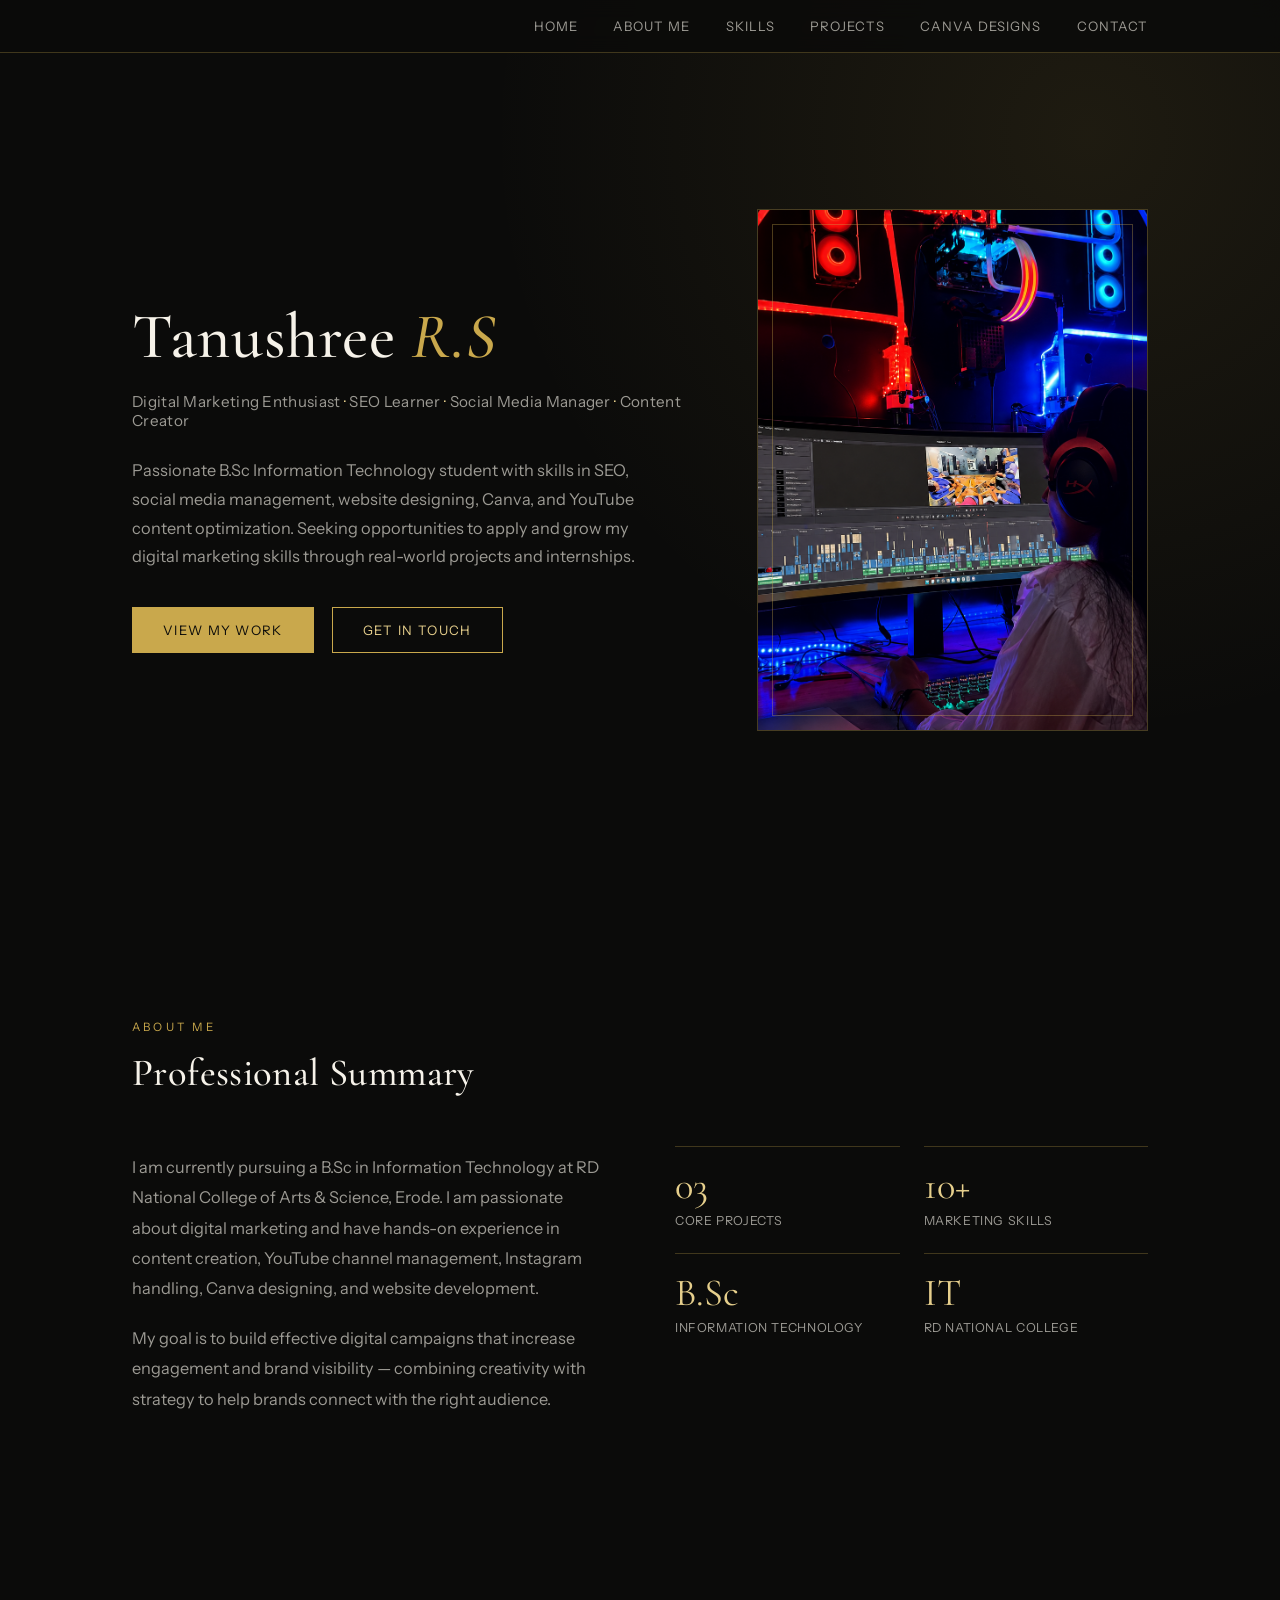
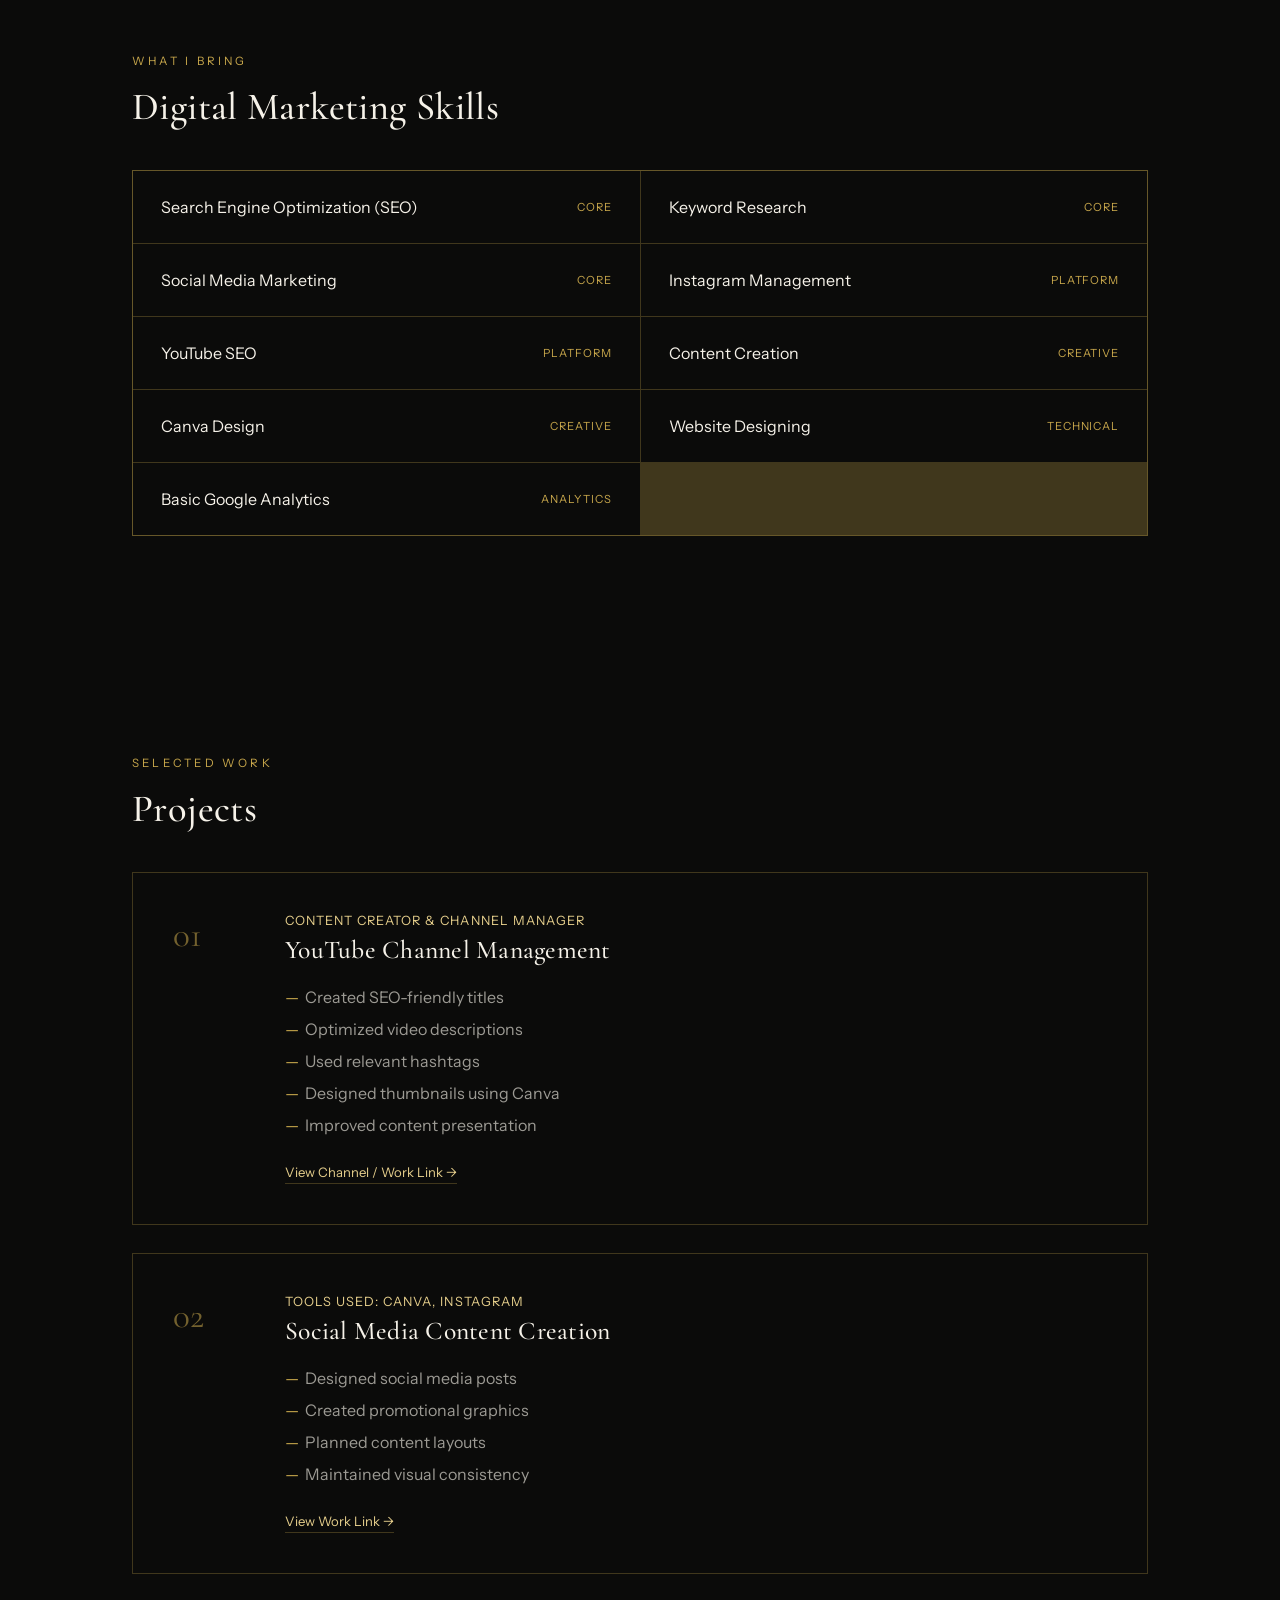
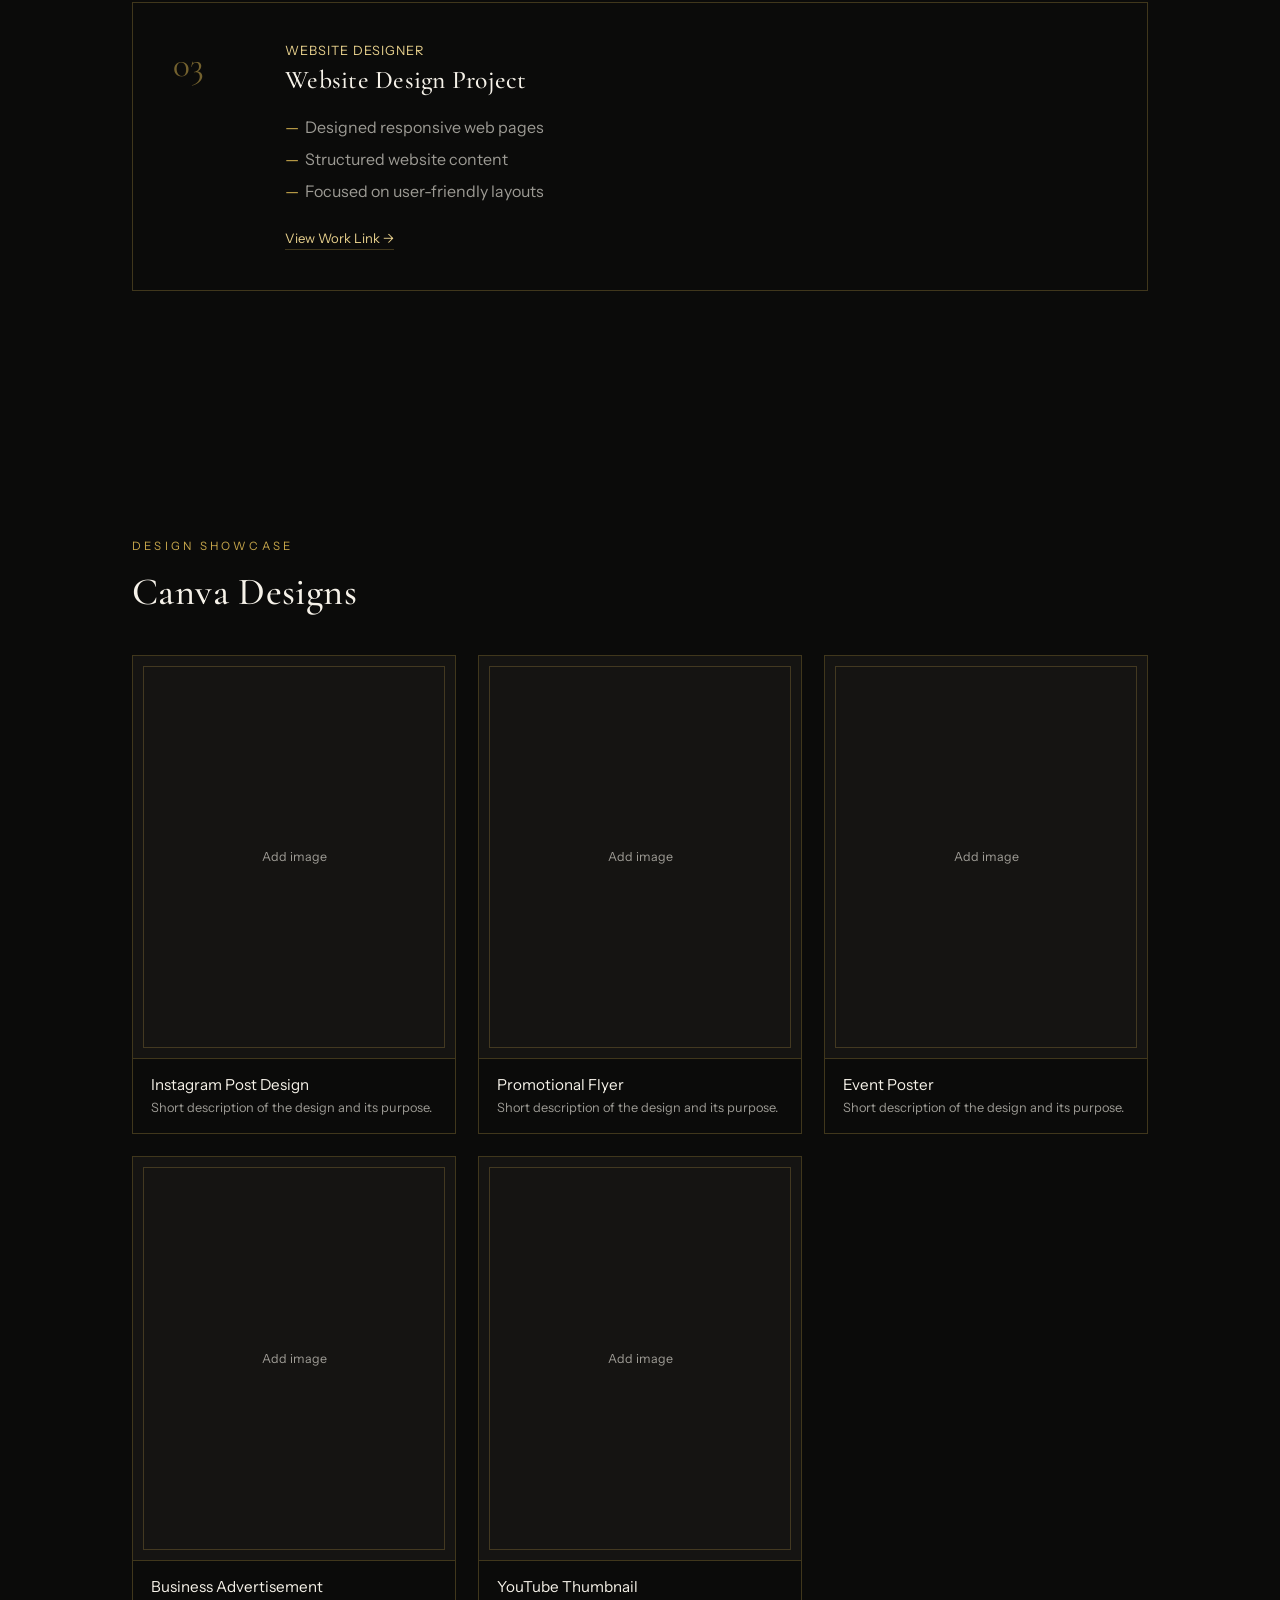
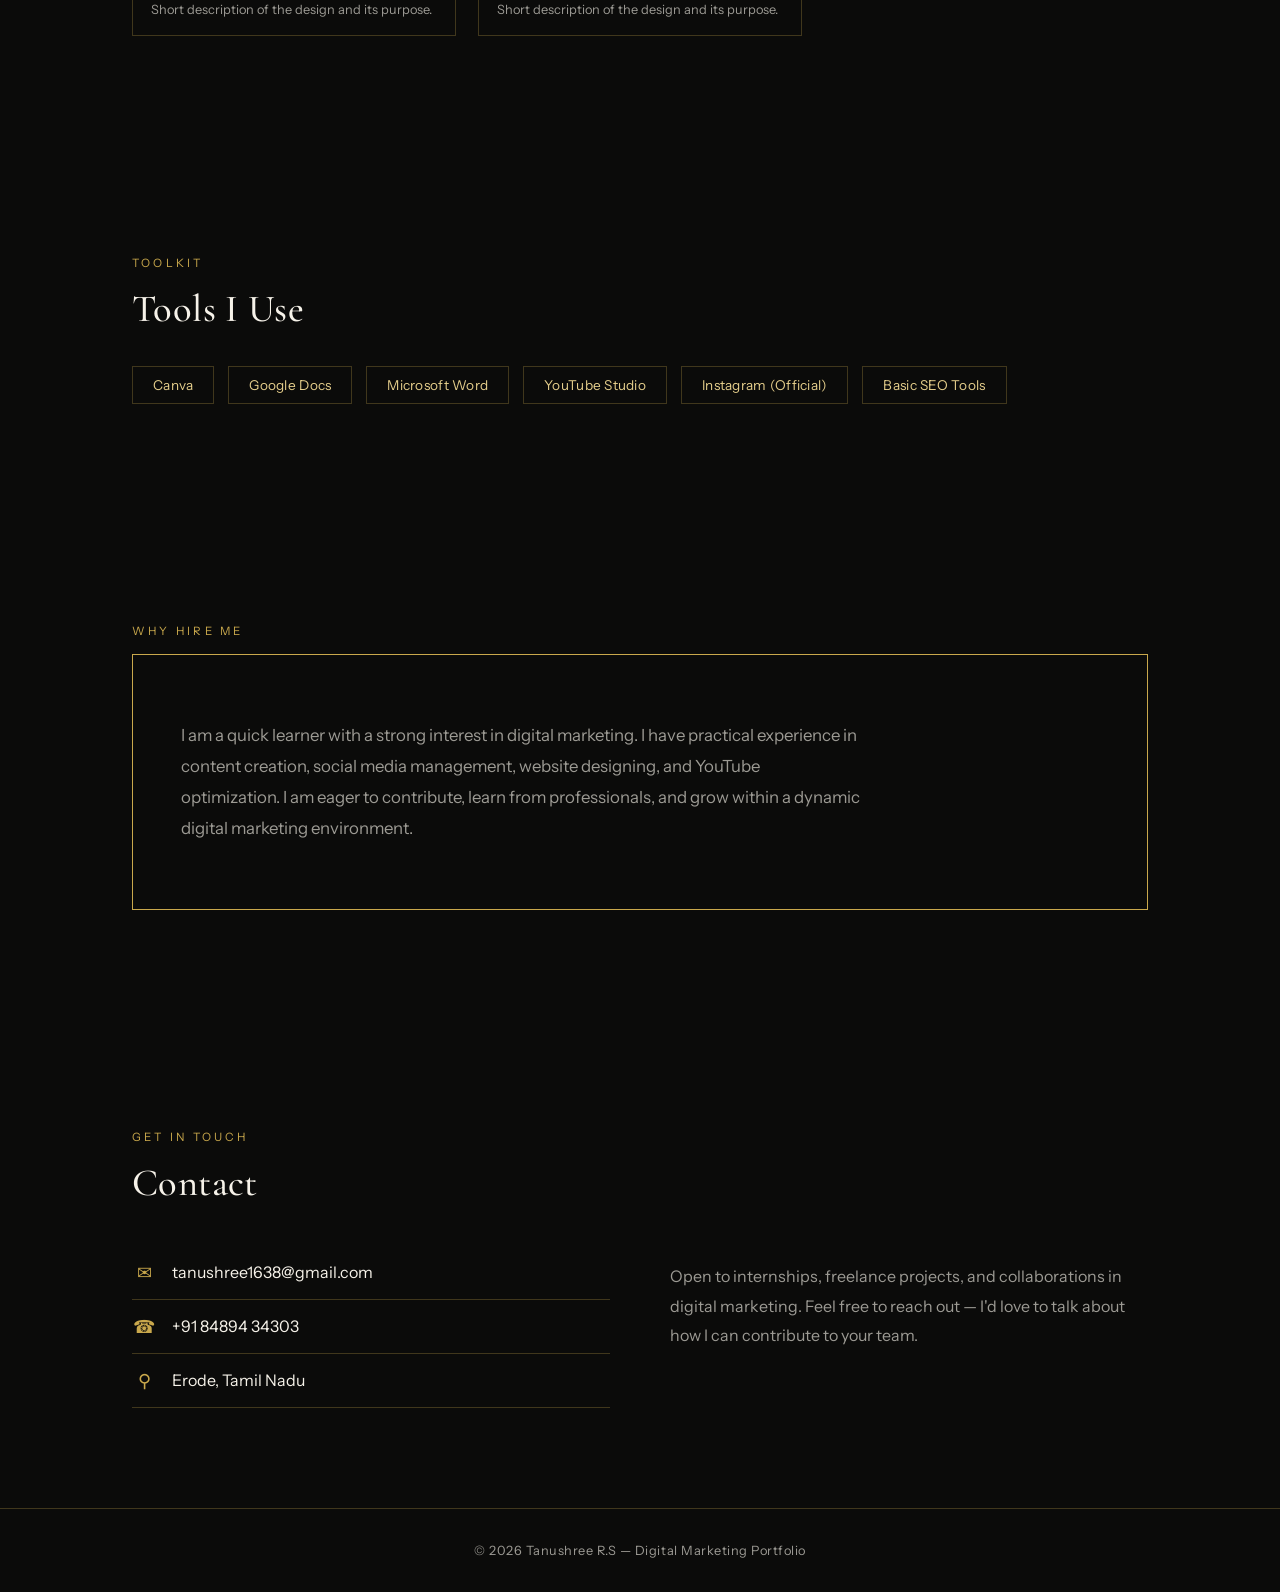
==== index.html @ 3c96ea84 "Add files via upload" ====
<!DOCTYPE html>
<html lang="en">
<head>
<meta charset="UTF-8">
<meta name="viewport" content="width=device-width, initial-scale=1.0">
<title>Tanushree R.S — Digital Marketing Portfolio</title>
<link rel="preconnect" href="https://fonts.googleapis.com">
<link href="https://fonts.googleapis.com/css2?family=Cormorant+Garamond:ital,wght@0,400;0,500;0,600;1,400&family=Instrument+Sans:wght@400;500;600&display=swap" rel="stylesheet">
<style>
  :root{
    --gold:#C9A84C;
    --gold-soft:#e6cf8c;
    --black:#0b0b0a;
    --charcoal:#151412;
    --cream:#f6f2e9;
    --line: rgba(201,168,76,0.28);
    --muted: rgba(246,242,233,0.62);
  }
  *{box-sizing:border-box;}
  html{scroll-behavior:smooth;}
  body{                                                               
    margin:0;
    background:var(--black);
    color:var(--cream);
    font-family:'Instrument Sans', sans-serif;
    overflow-x:hidden;
  }
  h1,h2,h3,.display{
    font-family:'Cormorant Garamond', serif;
    font-weight:500;
    letter-spacing:0.01em;
  }
  a{color:inherit;text-decoration:none;}
  .eyebrow{
    font-size:0.72rem;
    letter-spacing:0.28em;
    text-transform:uppercase;
    color:var(--gold);
    margin-bottom:1rem;
    display:block;
  }
  .container{max-width:1080px;margin:0 auto;padding:0 32px;}

  /* ---------- NAV ---------- */
  header{
    position:fixed;top:0;left:0;right:0;z-index:100;
    background:rgba(11,11,10,0.86);
    backdrop-filter: blur(10px);
    border-bottom:1px solid var(--line);
  }
  nav{
    max-width:1080px;margin:0 auto;padding:18px 32px;
    display:flex;align-items:center;justify-content:space-between;
  }
  .logo{font-family:'Cormorant Garamond',serif;font-size:1.4rem;color:var(--gold-soft);letter-spacing:0.04em;}
  .navlinks{display:flex;gap:2.2rem;font-size:0.82rem;letter-spacing:0.08em;text-transform:uppercase;}
  .navlinks a{color:var(--muted);transition:color .25s;position:relative;}
  .navlinks a:hover, .navlinks a:focus-visible{color:var(--gold);}
  .navlinks a::after{
    content:'';position:absolute;left:0;bottom:-6px;width:0;height:1px;background:var(--gold);
    transition:width .3s;
  }
  .navlinks a:hover::after{width:100%;}
  .navtoggle{display:none;background:none;border:1px solid var(--line);color:var(--gold-soft);padding:8px 12px;font-size:1rem;}

  @media (max-width:820px){
    .navlinks{
      position:fixed;top:64px;left:0;right:0;
      background:var(--charcoal);
      flex-direction:column;gap:0;
      max-height:0;overflow:hidden;
      transition:max-height .35s ease;
      border-bottom:1px solid var(--line);
    }
    .navlinks.open{max-height:400px;}
    .navlinks a{padding:16px 32px;border-top:1px solid var(--line);}
    .navtoggle{display:block;}
  }

  section{padding:120px 0 100px;position:relative;}
  .divider{
    width:60px;height:1px;background:var(--gold);margin:0 0 28px;
  }

  /* ---------- HERO ---------- */
  #home{
    min-height:100vh;
    display:flex;align-items:center;
    padding-top:140px;
    background:
      radial-gradient(circle at 85% 15%, rgba(201,168,76,0.10), transparent 45%),
      var(--black);
  }
  .hero-grid{
    display:grid;grid-template-columns:1.3fr 0.9fr;gap:60px;align-items:center;
  }
  .hero-title{font-size:clamp(2.6rem, 5vw, 4.2rem);line-height:1.05;margin:0 0 22px;color:var(--cream);}
  .hero-title em{font-style:italic;color:var(--gold);}
  .hero-roles{
    font-size:0.95rem;color:var(--muted);letter-spacing:0.02em;margin-bottom:26px;
  }
  .hero-roles span{color:var(--gold-soft);}
  .hero-desc{max-width:520px;color:var(--muted);line-height:1.75;font-size:1.02rem;margin-bottom:36px;}
  .btn-row{display:flex;gap:18px;flex-wrap:wrap;}
  .btn{
    padding:14px 30px;border:1px solid var(--gold);font-size:0.82rem;
    letter-spacing:0.1em;text-transform:uppercase;transition:all .3s;
  }
  .btn-solid{background:var(--gold);color:var(--black);}
  .btn-solid:hover{background:var(--gold-soft);}
  .btn-outline{color:var(--gold-soft);}
  .btn-outline:hover{background:rgba(201,168,76,0.1);}

  .portrait-frame{
    aspect-ratio:3/4;border:1px solid var(--line);
    background:var(--charcoal);
    display:flex;align-items:center;justify-content:center;
    position:relative;
  }
  .portrait-frame::before{
    content:'';position:absolute;inset:14px;border:1px solid var(--gold);opacity:0.35;
  }
  .portrait-placeholder{
    text-align:center;color:var(--muted);font-size:0.85rem;letter-spacing:0.05em;padding:20px;
  }
  .portrait-placeholder .eyebrow{margin-bottom:8px;}
  .portrait-frame img{width:100%;height:100%;object-fit:cover;display:block;}
  /* When you add a real photo, set this img's display to block and remove the placeholder div */

  /* ---------- ABOUT ---------- */
  #about .about-grid{
    display:grid;grid-template-columns:1fr 1fr;gap:70px;align-items:start;
  }
  .about-text p{color:var(--muted);line-height:1.85;font-size:1.02rem;margin-bottom:20px;}
  .stat-row{display:grid;grid-template-columns:1fr 1fr;gap:24px;margin-top:10px;}
  .stat{border-top:1px solid var(--line);padding-top:16px;}
  .stat .num{font-family:'Cormorant Garamond',serif;font-size:2.4rem;color:var(--gold-soft);display:block;}
  .stat .lbl{font-size:0.78rem;color:var(--muted);letter-spacing:0.05em;text-transform:uppercase;}

  /* ---------- SKILLS ---------- */
  .skills-matrix{display:grid;grid-template-columns:repeat(2,1fr);gap:1px;background:var(--line);border:1px solid var(--line);}
  .skill-cell{
    background:var(--black);padding:26px 28px;
    display:flex;justify-content:space-between;align-items:center;gap:16px;
    transition:background .3s;
  }
  .skill-cell:hover{background:var(--charcoal);}
  .skill-name{font-size:1rem;color:var(--cream);}
  .skill-tag{font-size:0.7rem;color:var(--gold);letter-spacing:0.08em;text-transform:uppercase;white-space:nowrap;}
  @media (max-width:700px){.skills-matrix{grid-template-columns:1fr;}}

  /* ---------- PROJECTS ---------- */
  .project-card{
    border:1px solid var(--line);padding:40px;margin-bottom:28px;
    display:grid;grid-template-columns:80px 1fr;gap:32px;
  }
  .project-index{font-family:'Cormorant Garamond',serif;font-size:2.2rem;color:var(--gold);opacity:0.55;}
  .project-role{font-size:0.8rem;color:var(--gold-soft);letter-spacing:0.08em;text-transform:uppercase;margin-bottom:6px;}
  .project-title{font-size:1.6rem;margin:0 0 16px;}
  .project-list{list-style:none;padding:0;margin:0 0 20px;color:var(--muted);line-height:2;}
  .project-list li{position:relative;padding-left:20px;}
  .project-list li::before{content:'—';position:absolute;left:0;color:var(--gold);}
  .project-link{
    display:inline-flex;align-items:center;gap:8px;font-size:0.82rem;
    color:var(--gold-soft);border-bottom:1px solid var(--line);padding-bottom:3px;
  }
  .project-link:hover{border-color:var(--gold);}
  @media (max-width:700px){.project-card{grid-template-columns:1fr;}}

  /* ---------- CANVA GALLERY ---------- */
  .gallery-grid{display:grid;grid-template-columns:repeat(3,1fr);gap:22px;}
  .gallery-item{border:1px solid var(--line);}
  .gallery-thumb{
    aspect-ratio:4/5;background:var(--charcoal);position:relative;
    display:flex;align-items:center;justify-content:center;
    overflow:hidden;
  }
  .gallery-thumb::before{content:'';position:absolute;inset:10px;border:1px solid var(--gold);opacity:0.25;}
  .gallery-thumb img{width:100%;height:100%;object-fit:cover;display:none;}
  .gallery-placeholder{text-align:center;color:var(--muted);font-size:0.78rem;padding:14px;}
  .gallery-caption{padding:16px 18px;border-top:1px solid var(--line);}
  .gallery-caption .g-title{font-size:0.95rem;color:var(--cream);margin-bottom:4px;}
  .gallery-caption .g-desc{font-size:0.8rem;color:var(--muted);line-height:1.5;}
  @media (max-width:820px){.gallery-grid{grid-template-columns:repeat(2,1fr);}}
  @media (max-width:520px){.gallery-grid{grid-template-columns:1fr;}}

  /* ---------- TOOLS ---------- */
  .tools-row{display:flex;flex-wrap:wrap;gap:14px;}
  .tool-chip{
    border:1px solid var(--line);padding:10px 20px;font-size:0.85rem;
    color:var(--gold-soft);letter-spacing:0.02em;
  }

  /* ---------- WHY HIRE ---------- */
  .why-box{
    border:1px solid var(--gold);padding:48px;position:relative;
  }
  .why-box p{color:var(--muted);line-height:1.85;font-size:1.05rem;max-width:680px;}

  /* ---------- CONTACT ---------- */
  .contact-grid{display:grid;grid-template-columns:1fr 1fr;gap:60px;}
  .contact-line{display:flex;align-items:center;gap:16px;padding:16px 0;border-bottom:1px solid var(--line);}
  .contact-icon{color:var(--gold);font-size:1.1rem;width:24px;text-align:center;}
  .contact-value a:hover{color:var(--gold);}

  footer{
    border-top:1px solid var(--line);padding:34px 0;text-align:center;
    color:var(--muted);font-size:0.8rem;letter-spacing:0.04em;
  }

  ::selection{background:var(--gold);color:var(--black);}

  @media (prefers-reduced-motion: reduce){
    html{scroll-behavior:auto;}
    *{transition:none !important;}
  }

  @media (max-width:900px){
    .hero-grid, .about-grid, .contact-grid{grid-template-columns:1fr;}
    .hero-grid{gap:40px;}
  }
</style>
</head>
<body>

<header>
  <nav>
    <div class="logo"></div>
    <button class="navtoggle" id="navToggle" aria-label="Toggle menu">☰</button>
    <div class="navlinks" id="navLinks">
      <a href="#home">Home</a>
      <a href="#about">About Me</a>
      <a href="#skills">Skills</a>
      <a href="#projects">Projects</a>
      <a href="#canva">Canva Designs</a>
      <a href="#contact">Contact</a>
    </div>
  </nav>
</header>

<!-- ============ HOME ============ -->
<section id="home">
  <div class="container hero-grid">
    <div>
      <span class="eyebrow"></span>
      <h1 class="hero-title">Tanushree <em>R.S</em></h1>
      <div class="hero-roles">Digital Marketing Enthusiast <span>·</span> SEO Learner <span>·</span> Social Media Manager <span>·</span> Content Creator</div>
      <p class="hero-desc">Passionate B.Sc Information Technology student with skills in SEO, social media management, website designing, Canva, and YouTube content optimization. Seeking opportunities to apply and grow my digital marketing skills through real-world projects and internships.</p>
      <div class="btn-row">
        <a href="#projects" class="btn btn-solid">View My Work</a>
        <a href="#contact" class="btn btn-outline">Get In Touch</a>
      </div>
    </div>
    <div class="portrait-frame">
      <!-- Replace src below with your photo, then set this img's display to block and delete the placeholder div beneath it -->
      <img src="tanu.png" alt="Tanushree R.S">
    </div>
  </div>
</section>

<!-- ============ ABOUT ============ -->
<section id="about">
  <div class="container">
    <span class="eyebrow">About Me</span>
    <h2 style="font-size:2.4rem;margin:0 0 40px;">Professional Summary</h2>
    <div class="about-grid">
      <div class="about-text">
        <p>I am currently pursuing a B.Sc in Information Technology at RD National College of Arts &amp; Science, Erode. I am passionate about digital marketing and have hands-on experience in content creation, YouTube channel management, Instagram handling, Canva designing, and website development.</p>
        <p>My goal is to build effective digital campaigns that increase engagement and brand visibility — combining creativity with strategy to help brands connect with the right audience.</p>
      </div>
      <div class="stat-row">
        <div class="stat"><span class="num">03</span><span class="lbl">Core Projects</span></div>
        <div class="stat"><span class="num">10+</span><span class="lbl">Marketing Skills</span></div>
        <div class="stat"><span class="num">B.Sc</span><span class="lbl">Information Technology</span></div>
        <div class="stat"><span class="num">IT</span><span class="lbl">RD National College</span></div>
      </div>
    </div>
  </div>
</section>

<!-- ============ SKILLS ============ -->
<section id="skills">
  <div class="container">
    <span class="eyebrow">What I Bring</span>
    <h2 style="font-size:2.4rem;margin:0 0 40px;">Digital Marketing Skills</h2>
    <div class="skills-matrix">
      <div class="skill-cell"><span class="skill-name">Search Engine Optimization (SEO)</span><span class="skill-tag">Core</span></div>
      <div class="skill-cell"><span class="skill-name">Keyword Research</span><span class="skill-tag">Core</span></div>
      <div class="skill-cell"><span class="skill-name">Social Media Marketing</span><span class="skill-tag">Core</span></div>
      <div class="skill-cell"><span class="skill-name">Instagram Management</span><span class="skill-tag">Platform</span></div>
      <div class="skill-cell"><span class="skill-name">YouTube SEO</span><span class="skill-tag">Platform</span></div>
      <div class="skill-cell"><span class="skill-name">Content Creation</span><span class="skill-tag">Creative</span></div>
      <div class="skill-cell"><span class="skill-name">Canva Design</span><span class="skill-tag">Creative</span></div>
      <div class="skill-cell"><span class="skill-name">Website Designing</span><span class="skill-tag">Technical</span></div>
      <div class="skill-cell"><span class="skill-name">Basic Google Analytics</span><span class="skill-tag">Analytics</span></div>
    </div>
  </div>
</section>

<!-- ============ PROJECTS ============ -->
<section id="projects">
  <div class="container">
    <span class="eyebrow">Selected Work</span>
    <h2 style="font-size:2.4rem;margin:0 0 40px;">Projects</h2>

    <div class="project-card">
      <div class="project-index">01</div>
      <div>
        <div class="project-role">Content Creator &amp; Channel Manager</div>
        <h3 class="project-title">YouTube Channel Management</h3>
        <ul class="project-list">
          <li>Created SEO-friendly titles</li>
          <li>Optimized video descriptions</li>
          <li>Used relevant hashtags</li>
          <li>Designed thumbnails using Canva</li>
          <li>Improved content presentation</li>
        </ul>
        <!-- Replace # with the link to this project/channel when ready -->
        <a href="#" class="project-link">View Channel / Work Link →</a>
      </div>
    </div>

    <div class="project-card">
      <div class="project-index">02</div>
      <div>
        <div class="project-role">Tools Used: Canva, Instagram</div>
        <h3 class="project-title">Social Media Content Creation</h3>
        <ul class="project-list">
          <li>Designed social media posts</li>
          <li>Created promotional graphics</li>
          <li>Planned content layouts</li>
          <li>Maintained visual consistency</li>
        </ul>
        <!-- Replace # with the link to this project when ready -->
        <a href="#" class="project-link">View Work Link →</a>
      </div>
    </div>

    <div class="project-card">
      <div class="project-index">03</div>
      <div>
        <div class="project-role">Website Designer</div>
        <h3 class="project-title">Website Design Project</h3>
        <ul class="project-list">
          <li>Designed responsive web pages</li>
          <li>Structured website content</li>
          <li>Focused on user-friendly layouts</li>
        </ul>
        <!-- Replace # with the link to this project when ready -->
        <a href="#" class="project-link">View Work Link →</a>
      </div>
    </div>
  </div>
</section>

<!-- ============ CANVA GALLERY ============ -->
<section id="canva">
  <div class="container">
    <span class="eyebrow">Design Showcase</span>
    <h2 style="font-size:2.4rem;margin:0 0 40px;">Canva Designs</h2>
    <div class="gallery-grid">

      <div class="gallery-item">
        <div class="gallery-thumb">
          <img src="" alt="Instagram Post Design">
          <div class="gallery-placeholder">Add image</div>
        </div>
        <div class="gallery-caption">
          <div class="g-title">Instagram Post Design</div>
          <div class="g-desc">Short description of the design and its purpose.</div>
        </div>
      </div>

      <div class="gallery-item">
        <div class="gallery-thumb">
          <img src="" alt="Promotional Flyer">
          <div class="gallery-placeholder">Add image</div>
        </div>
        <div class="gallery-caption">
          <div class="g-title">Promotional Flyer</div>
          <div class="g-desc">Short description of the design and its purpose.</div>
        </div>
      </div>

      <div class="gallery-item">
        <div class="gallery-thumb">
          <img src="" alt="Event Poster">
          <div class="gallery-placeholder">Add image</div>
        </div>
        <div class="gallery-caption">
          <div class="g-title">Event Poster</div>
          <div class="g-desc">Short description of the design and its purpose.</div>
        </div>
      </div>

      <div class="gallery-item">
        <div class="gallery-thumb">
          <img src="" alt="Business Advertisement">
          <div class="gallery-placeholder">Add image</div>
        </div>
        <div class="gallery-caption">
          <div class="g-title">Business Advertisement</div>
          <div class="g-desc">Short description of the design and its purpose.</div>
        </div>
      </div>

      <div class="gallery-item">
        <div class="gallery-thumb">
          <img src="" alt="YouTube Thumbnail">
          <div class="gallery-placeholder">Add image</div>
        </div>
        <div class="gallery-caption">
          <div class="g-title">YouTube Thumbnail</div>
          <div class="g-desc">Short description of the design and its purpose.</div>
        </div>
      </div>

    </div>
  </div>
</section>

<!-- ============ TOOLS ============ -->
<section id="tools">
  <div class="container">
    <span class="eyebrow">Toolkit</span>
    <h2 style="font-size:2.4rem;margin:0 0 34px;">Tools I Use</h2>
    <div class="tools-row">
      <span class="tool-chip">Canva</span>
      <span class="tool-chip">Google Docs</span>
      <span class="tool-chip">Microsoft Word</span>
      <span class="tool-chip">YouTube Studio</span>
      <span class="tool-chip">Instagram (Official)</span>
      <span class="tool-chip">Basic SEO Tools</span>
    </div>
  </div>
</section>

<!-- ============ WHY HIRE ME ============ -->
<section id="why">
  <div class="container">
    <span class="eyebrow">Why Hire Me</span>
    <div class="why-box">
      <p>I am a quick learner with a strong interest in digital marketing. I have practical experience in content creation, social media management, website designing, and YouTube optimization. I am eager to contribute, learn from professionals, and grow within a dynamic digital marketing environment.</p>
    </div>
  </div>
</section>

<!-- ============ CONTACT ============ -->
<section id="contact">
  <div class="container">
    <span class="eyebrow">Get In Touch</span>
    <h2 style="font-size:2.4rem;margin:0 0 40px;">Contact</h2>
    <div class="contact-grid">
      <div>
        <div class="contact-line">
          <span class="contact-icon">✉</span>
          <span class="contact-value"><a href="mailto:tanushree1638@gmail.com">tanushree1638@gmail.com</a></span>
        </div>
        <div class="contact-line">
          <span class="contact-icon">☎</span>
          <span class="contact-value"><a href="tel:+918489434303">+91 84894 34303</a></span>
        </div>
        <div class="contact-line">
          <span class="contact-icon">⚲</span>
          <span class="contact-value">Erode, Tamil Nadu</span>
        </div>
      </div>
      <div>
        <p style="color:var(--muted);line-height:1.85;">Open to internships, freelance projects, and collaborations in digital marketing. Feel free to reach out — I'd love to talk about how I can contribute to your team.</p>
      </div>
    </div>
  </div>
</section>

<footer>
  © 2026 Tanushree R.S — Digital Marketing Portfolio
</footer>

<script>
  const navToggle = document.getElementById('navToggle');
  const navLinks = document.getElementById('navLinks');
  navToggle.addEventListener('click', () => navLinks.classList.toggle('open'));
  navLinks.querySelectorAll('a').forEach(a => a.addEventListener('click', () => navLinks.classList.remove('open')));
</script>

</body>
</html>
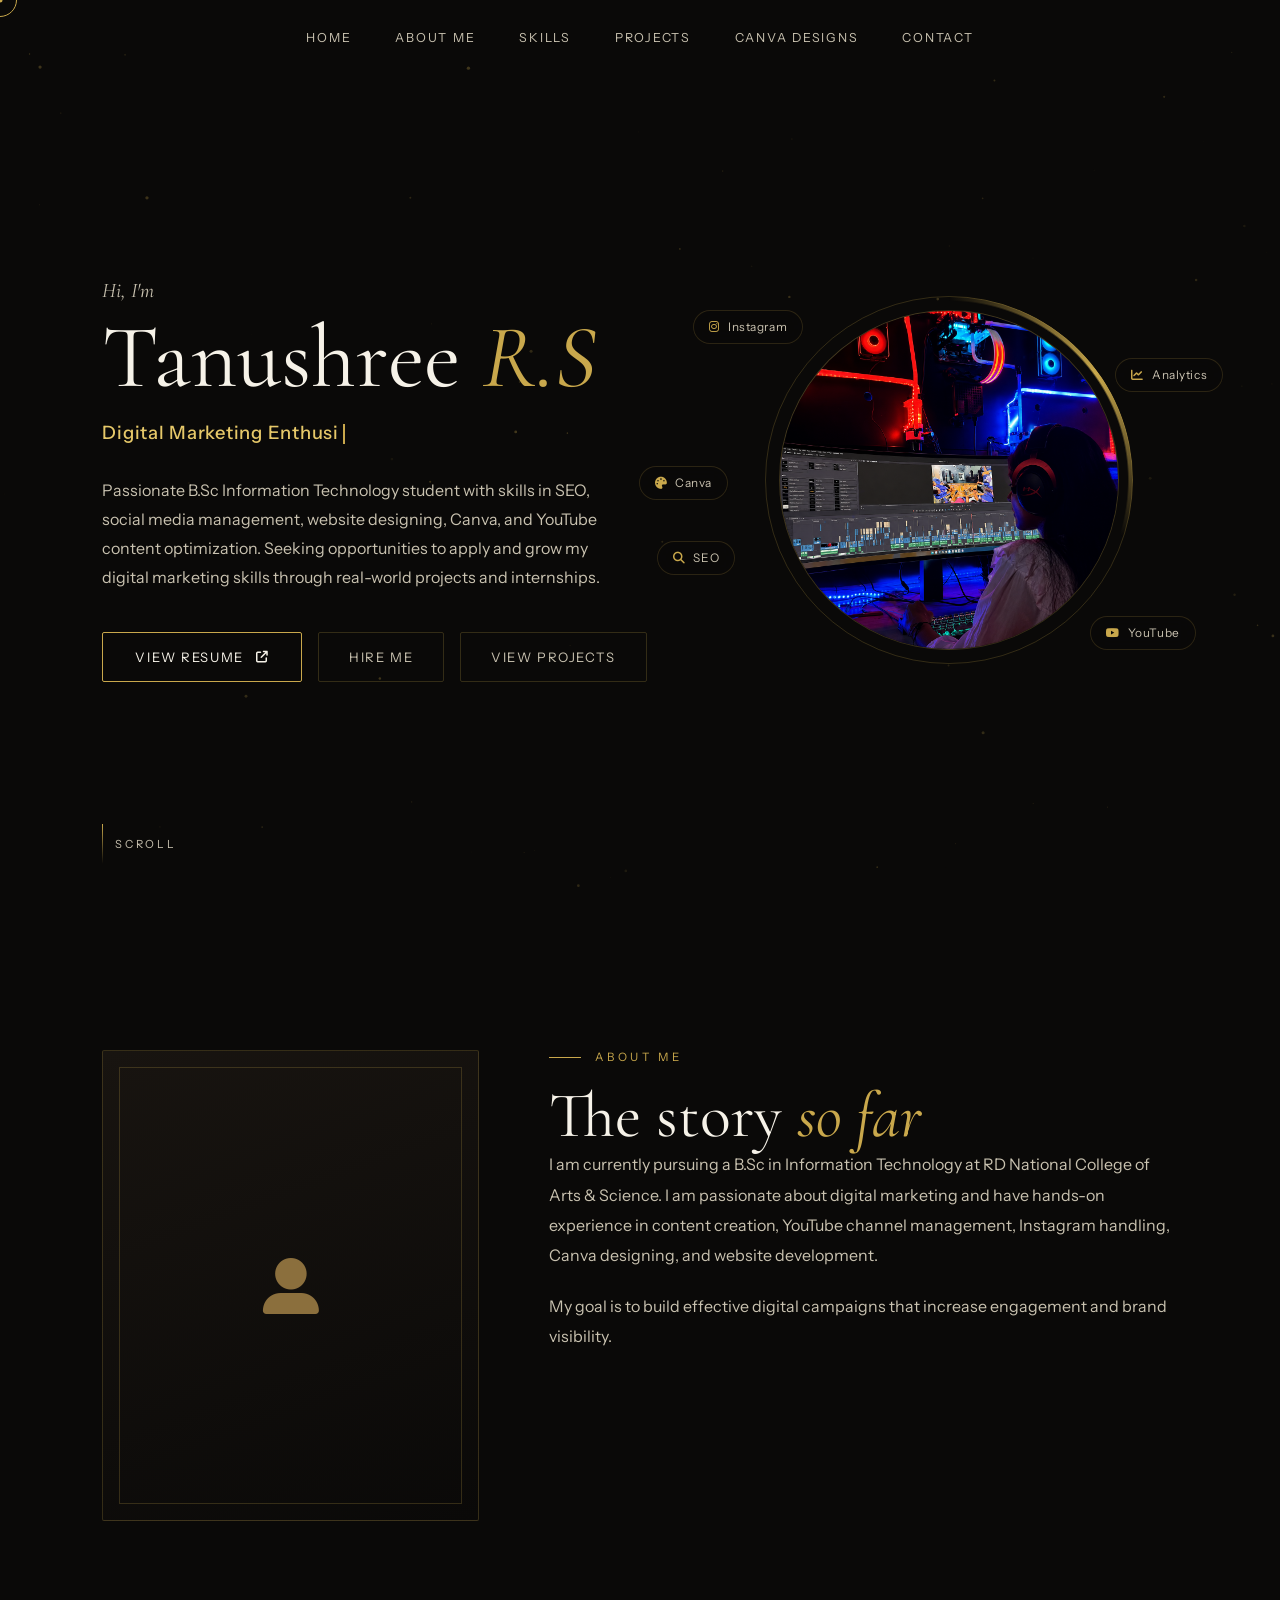
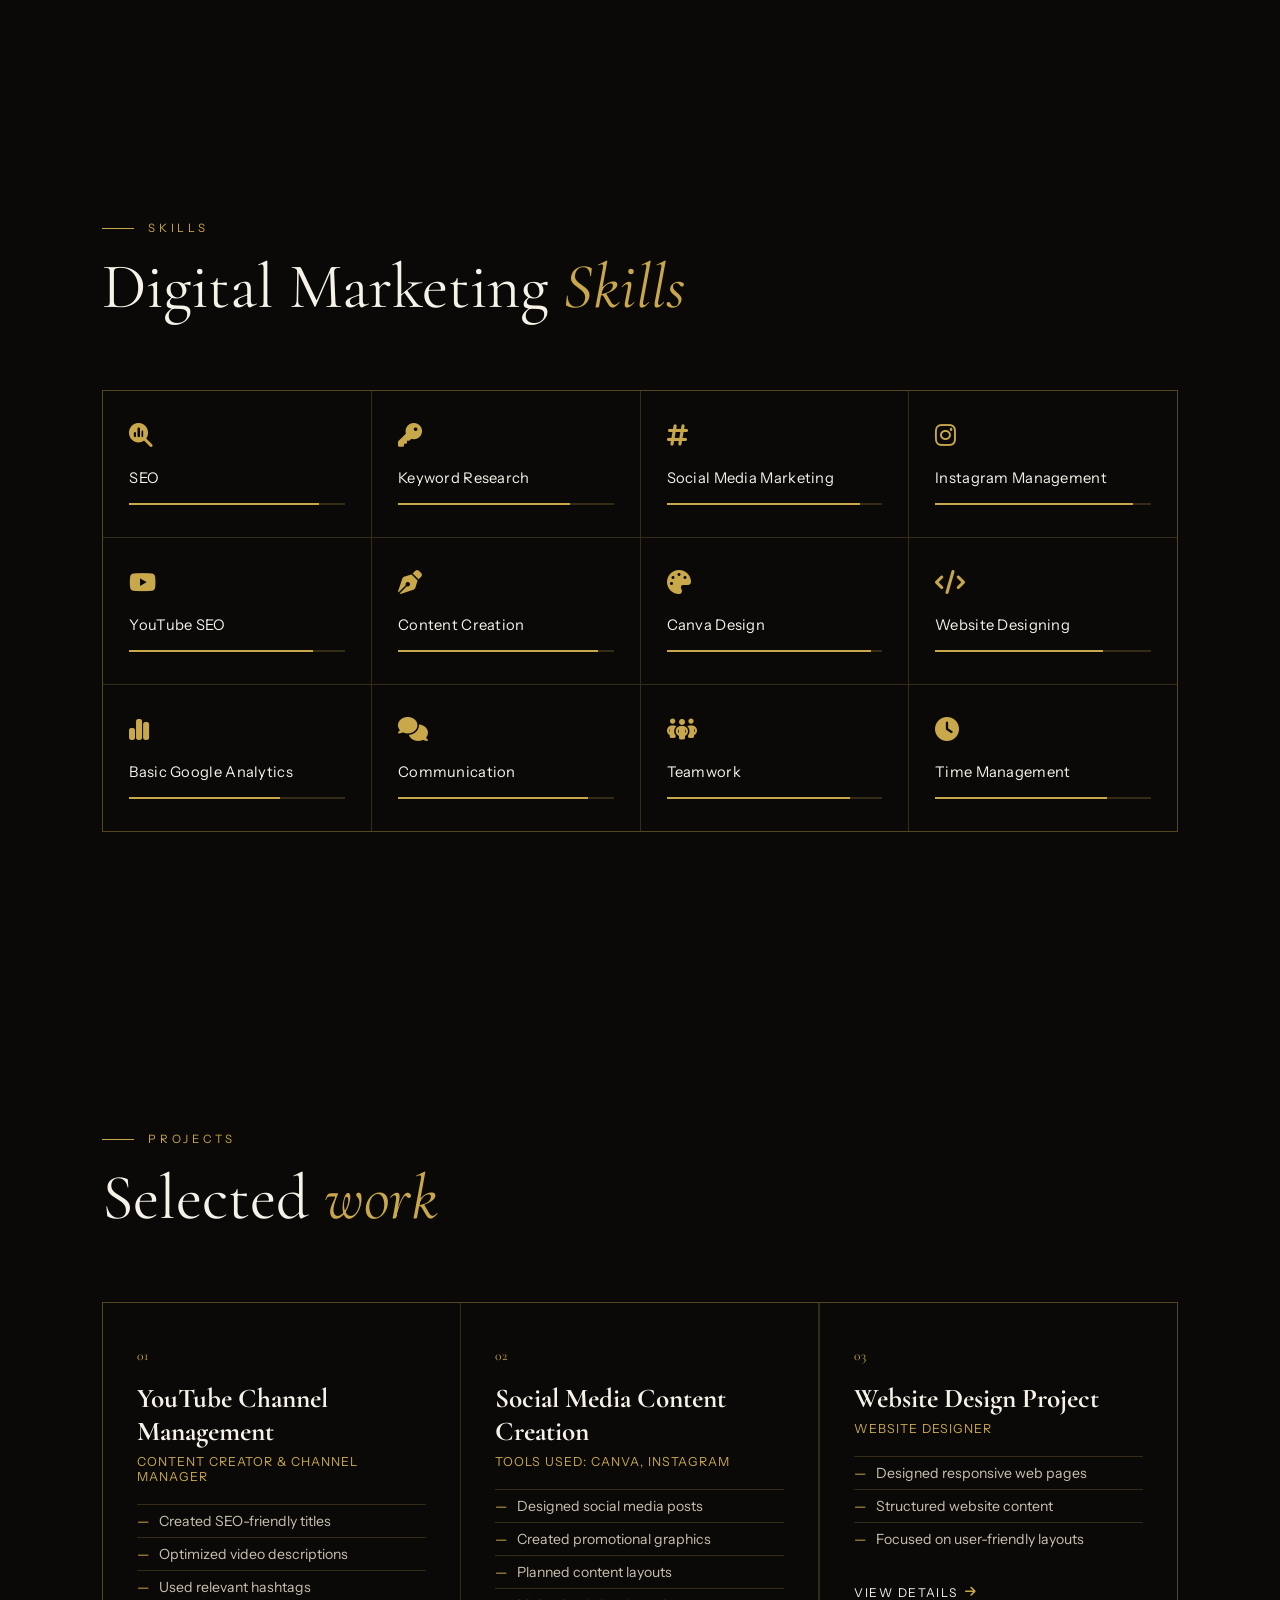
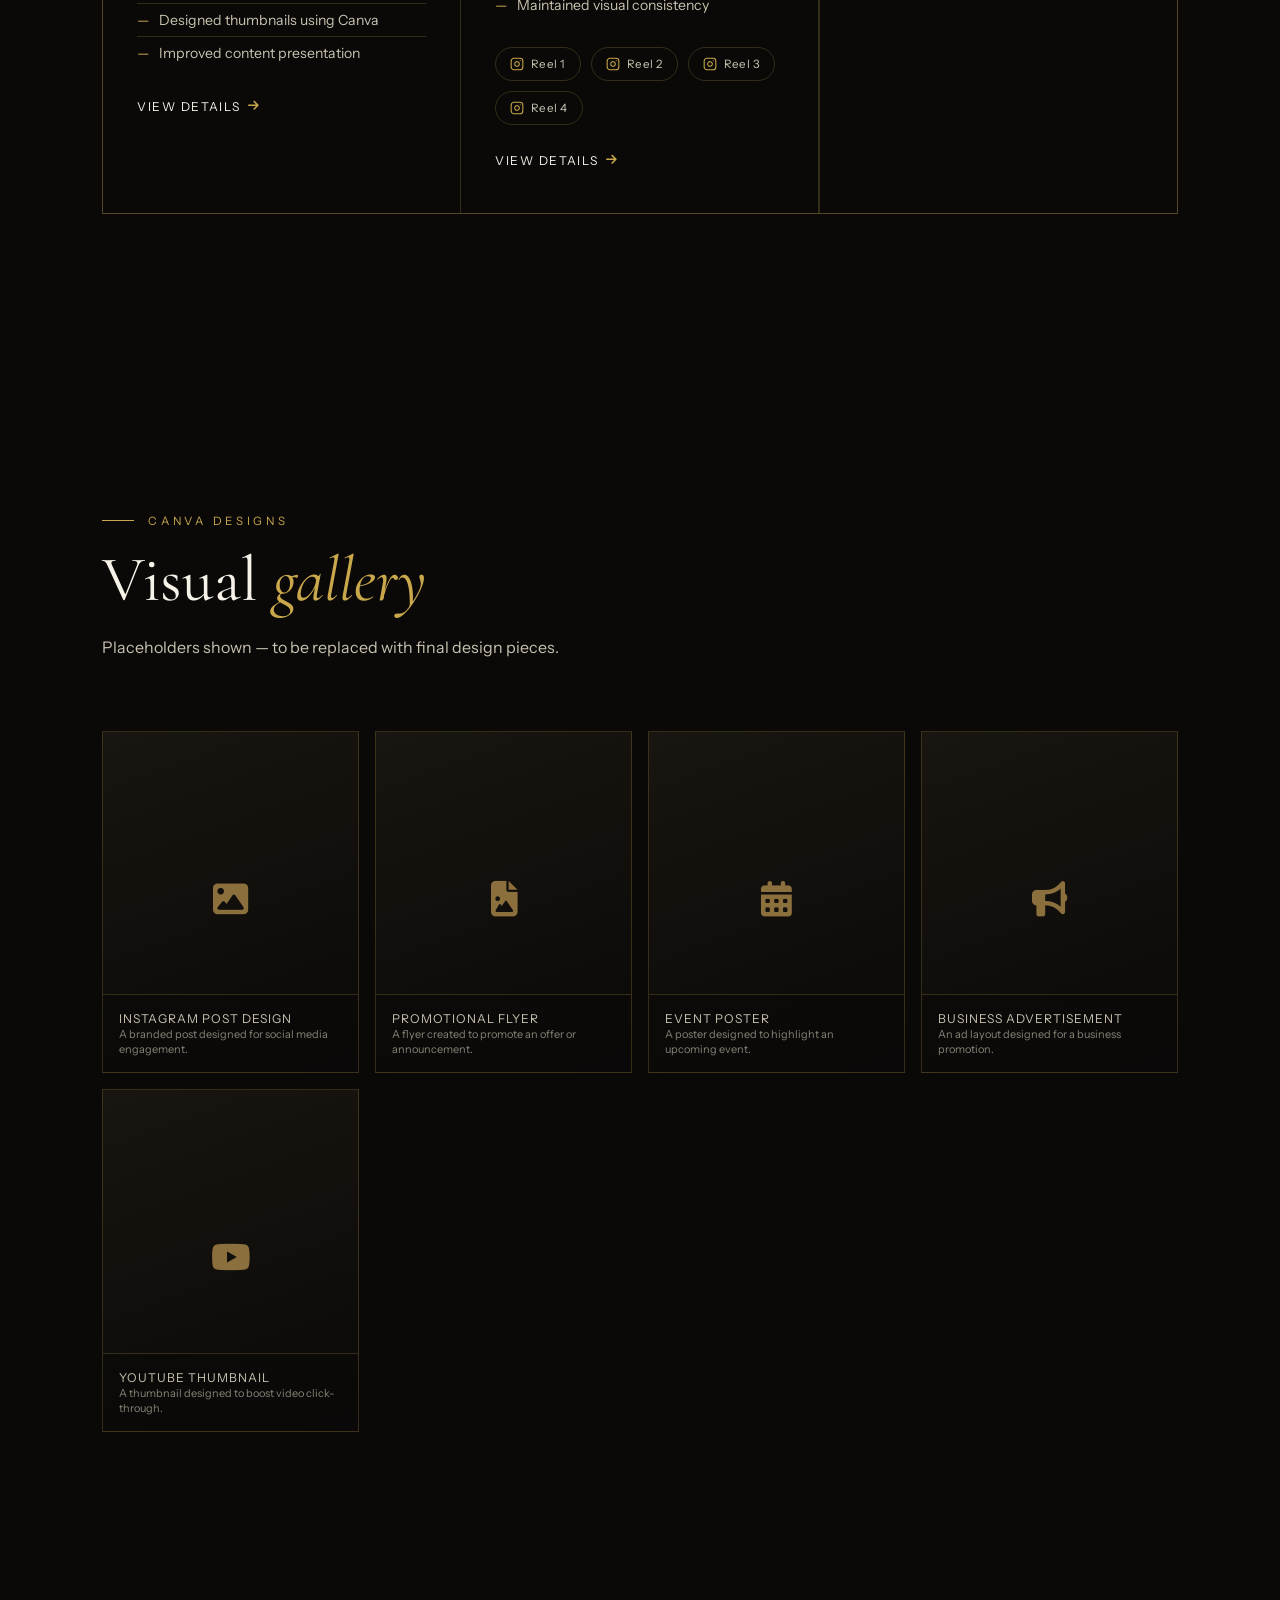
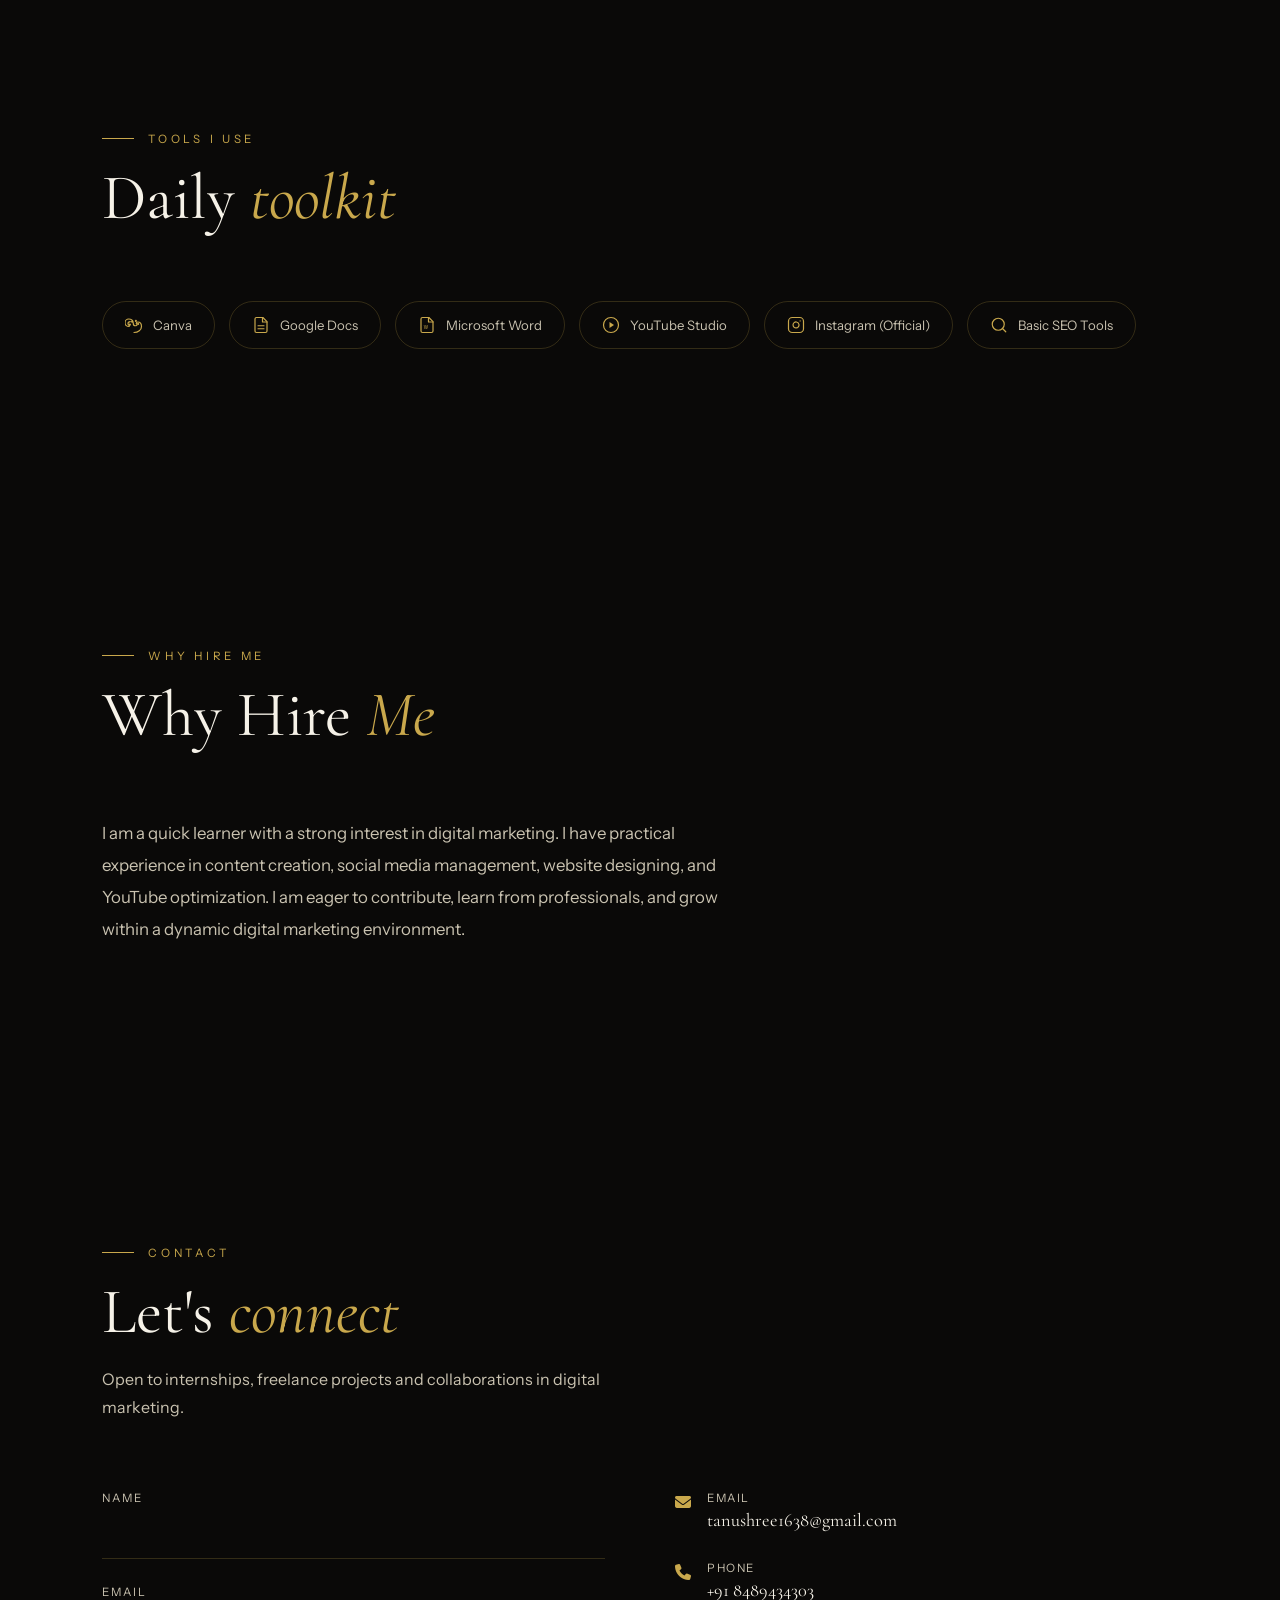
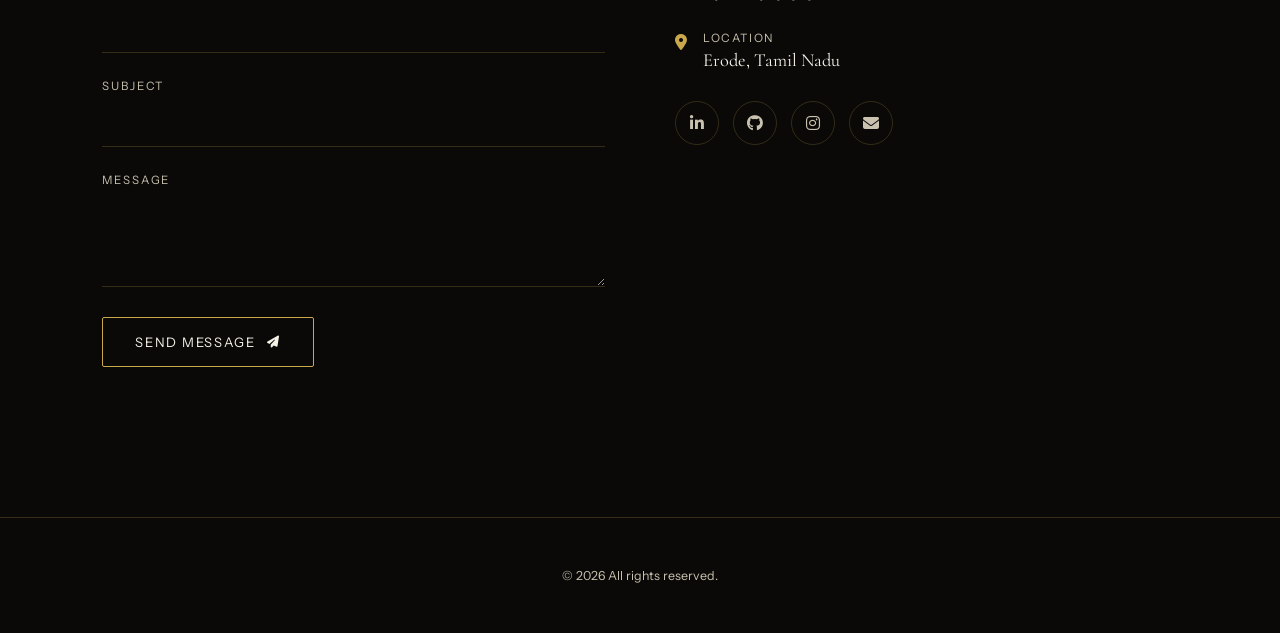
==== commit 00d53f4c: "Add files via upload" ====
--- a/index.html
+++ b/index.html
@@ -1,487 +1,755 @@
-<!DOCTYPE html>
-<html lang="en">
-<head>
-<meta charset="UTF-8">
-<meta name="viewport" content="width=device-width, initial-scale=1.0">
-<title>Tanushree R.S — Digital Marketing Portfolio</title>
-<link rel="preconnect" href="https://fonts.googleapis.com">
-<link href="https://fonts.googleapis.com/css2?family=Cormorant+Garamond:ital,wght@0,400;0,500;0,600;1,400&family=Instrument+Sans:wght@400;500;600&display=swap" rel="stylesheet">
-<style>
-  :root{
-    --gold:#C9A84C;
-    --gold-soft:#e6cf8c;
-    --black:#0b0b0a;
-    --charcoal:#151412;
-    --cream:#f6f2e9;
-    --line: rgba(201,168,76,0.28);
-    --muted: rgba(246,242,233,0.62);
-  }
-  *{box-sizing:border-box;}
-  html{scroll-behavior:smooth;}
-  body{                                                               
-    margin:0;
-    background:var(--black);
-    color:var(--cream);
-    font-family:'Instrument Sans', sans-serif;
-    overflow-x:hidden;
-  }
-  h1,h2,h3,.display{
-    font-family:'Cormorant Garamond', serif;
-    font-weight:500;
-    letter-spacing:0.01em;
-  }
-  a{color:inherit;text-decoration:none;}
-  .eyebrow{
-    font-size:0.72rem;
-    letter-spacing:0.28em;
-    text-transform:uppercase;
-    color:var(--gold);
-    margin-bottom:1rem;
-    display:block;
-  }
-  .container{max-width:1080px;margin:0 auto;padding:0 32px;}
-
-  /* ---------- NAV ---------- */
-  header{
-    position:fixed;top:0;left:0;right:0;z-index:100;
-    background:rgba(11,11,10,0.86);
-    backdrop-filter: blur(10px);
-    border-bottom:1px solid var(--line);
-  }
-  nav{
-    max-width:1080px;margin:0 auto;padding:18px 32px;
-    display:flex;align-items:center;justify-content:space-between;
-  }
-  .logo{font-family:'Cormorant Garamond',serif;font-size:1.4rem;color:var(--gold-soft);letter-spacing:0.04em;}
-  .navlinks{display:flex;gap:2.2rem;font-size:0.82rem;letter-spacing:0.08em;text-transform:uppercase;}
-  .navlinks a{color:var(--muted);transition:color .25s;position:relative;}
-  .navlinks a:hover, .navlinks a:focus-visible{color:var(--gold);}
-  .navlinks a::after{
-    content:'';position:absolute;left:0;bottom:-6px;width:0;height:1px;background:var(--gold);
-    transition:width .3s;
-  }
-  .navlinks a:hover::after{width:100%;}
-  .navtoggle{display:none;background:none;border:1px solid var(--line);color:var(--gold-soft);padding:8px 12px;font-size:1rem;}
-
-  @media (max-width:820px){
-    .navlinks{
-      position:fixed;top:64px;left:0;right:0;
-      background:var(--charcoal);
-      flex-direction:column;gap:0;
-      max-height:0;overflow:hidden;
-      transition:max-height .35s ease;
-      border-bottom:1px solid var(--line);
-    }
-    .navlinks.open{max-height:400px;}
-    .navlinks a{padding:16px 32px;border-top:1px solid var(--line);}
-    .navtoggle{display:block;}
-  }
-
-  section{padding:120px 0 100px;position:relative;}
-  .divider{
-    width:60px;height:1px;background:var(--gold);margin:0 0 28px;
-  }
-
-  /* ---------- HERO ---------- */
-  #home{
-    min-height:100vh;
-    display:flex;align-items:center;
-    padding-top:140px;
-    background:
-      radial-gradient(circle at 85% 15%, rgba(201,168,76,0.10), transparent 45%),
-      var(--black);
-  }
-  .hero-grid{
-    display:grid;grid-template-columns:1.3fr 0.9fr;gap:60px;align-items:center;
-  }
-  .hero-title{font-size:clamp(2.6rem, 5vw, 4.2rem);line-height:1.05;margin:0 0 22px;color:var(--cream);}
-  .hero-title em{font-style:italic;color:var(--gold);}
-  .hero-roles{
-    font-size:0.95rem;color:var(--muted);letter-spacing:0.02em;margin-bottom:26px;
-  }
-  .hero-roles span{color:var(--gold-soft);}
-  .hero-desc{max-width:520px;color:var(--muted);line-height:1.75;font-size:1.02rem;margin-bottom:36px;}
-  .btn-row{display:flex;gap:18px;flex-wrap:wrap;}
-  .btn{
-    padding:14px 30px;border:1px solid var(--gold);font-size:0.82rem;
-    letter-spacing:0.1em;text-transform:uppercase;transition:all .3s;
-  }
-  .btn-solid{background:var(--gold);color:var(--black);}
-  .btn-solid:hover{background:var(--gold-soft);}
-  .btn-outline{color:var(--gold-soft);}
-  .btn-outline:hover{background:rgba(201,168,76,0.1);}
-
-  .portrait-frame{
-    aspect-ratio:3/4;border:1px solid var(--line);
-    background:var(--charcoal);
-    display:flex;align-items:center;justify-content:center;
-    position:relative;
-  }
-  .portrait-frame::before{
-    content:'';position:absolute;inset:14px;border:1px solid var(--gold);opacity:0.35;
-  }
-  .portrait-placeholder{
-    text-align:center;color:var(--muted);font-size:0.85rem;letter-spacing:0.05em;padding:20px;
-  }
-  .portrait-placeholder .eyebrow{margin-bottom:8px;}
-  .portrait-frame img{width:100%;height:100%;object-fit:cover;display:block;}
-  /* When you add a real photo, set this img's display to block and remove the placeholder div */
-
-  /* ---------- ABOUT ---------- */
-  #about .about-grid{
-    display:grid;grid-template-columns:1fr 1fr;gap:70px;align-items:start;
-  }
-  .about-text p{color:var(--muted);line-height:1.85;font-size:1.02rem;margin-bottom:20px;}
-  .stat-row{display:grid;grid-template-columns:1fr 1fr;gap:24px;margin-top:10px;}
-  .stat{border-top:1px solid var(--line);padding-top:16px;}
-  .stat .num{font-family:'Cormorant Garamond',serif;font-size:2.4rem;color:var(--gold-soft);display:block;}
-  .stat .lbl{font-size:0.78rem;color:var(--muted);letter-spacing:0.05em;text-transform:uppercase;}
-
-  /* ---------- SKILLS ---------- */
-  .skills-matrix{display:grid;grid-template-columns:repeat(2,1fr);gap:1px;background:var(--line);border:1px solid var(--line);}
-  .skill-cell{
-    background:var(--black);padding:26px 28px;
-    display:flex;justify-content:space-between;align-items:center;gap:16px;
-    transition:background .3s;
-  }
-  .skill-cell:hover{background:var(--charcoal);}
-  .skill-name{font-size:1rem;color:var(--cream);}
-  .skill-tag{font-size:0.7rem;color:var(--gold);letter-spacing:0.08em;text-transform:uppercase;white-space:nowrap;}
-  @media (max-width:700px){.skills-matrix{grid-template-columns:1fr;}}
-
-  /* ---------- PROJECTS ---------- */
-  .project-card{
-    border:1px solid var(--line);padding:40px;margin-bottom:28px;
-    display:grid;grid-template-columns:80px 1fr;gap:32px;
-  }
-  .project-index{font-family:'Cormorant Garamond',serif;font-size:2.2rem;color:var(--gold);opacity:0.55;}
-  .project-role{font-size:0.8rem;color:var(--gold-soft);letter-spacing:0.08em;text-transform:uppercase;margin-bottom:6px;}
-  .project-title{font-size:1.6rem;margin:0 0 16px;}
-  .project-list{list-style:none;padding:0;margin:0 0 20px;color:var(--muted);line-height:2;}
-  .project-list li{position:relative;padding-left:20px;}
-  .project-list li::before{content:'—';position:absolute;left:0;color:var(--gold);}
-  .project-link{
-    display:inline-flex;align-items:center;gap:8px;font-size:0.82rem;
-    color:var(--gold-soft);border-bottom:1px solid var(--line);padding-bottom:3px;
-  }
-  .project-link:hover{border-color:var(--gold);}
-  @media (max-width:700px){.project-card{grid-template-columns:1fr;}}
-
-  /* ---------- CANVA GALLERY ---------- */
-  .gallery-grid{display:grid;grid-template-columns:repeat(3,1fr);gap:22px;}
-  .gallery-item{border:1px solid var(--line);}
-  .gallery-thumb{
-    aspect-ratio:4/5;background:var(--charcoal);position:relative;
-    display:flex;align-items:center;justify-content:center;
-    overflow:hidden;
-  }
-  .gallery-thumb::before{content:'';position:absolute;inset:10px;border:1px solid var(--gold);opacity:0.25;}
-  .gallery-thumb img{width:100%;height:100%;object-fit:cover;display:none;}
-  .gallery-placeholder{text-align:center;color:var(--muted);font-size:0.78rem;padding:14px;}
-  .gallery-caption{padding:16px 18px;border-top:1px solid var(--line);}
-  .gallery-caption .g-title{font-size:0.95rem;color:var(--cream);margin-bottom:4px;}
-  .gallery-caption .g-desc{font-size:0.8rem;color:var(--muted);line-height:1.5;}
-  @media (max-width:820px){.gallery-grid{grid-template-columns:repeat(2,1fr);}}
-  @media (max-width:520px){.gallery-grid{grid-template-columns:1fr;}}
-
-  /* ---------- TOOLS ---------- */
-  .tools-row{display:flex;flex-wrap:wrap;gap:14px;}
-  .tool-chip{
-    border:1px solid var(--line);padding:10px 20px;font-size:0.85rem;
-    color:var(--gold-soft);letter-spacing:0.02em;
-  }
-
-  /* ---------- WHY HIRE ---------- */
-  .why-box{
-    border:1px solid var(--gold);padding:48px;position:relative;
-  }
-  .why-box p{color:var(--muted);line-height:1.85;font-size:1.05rem;max-width:680px;}
-
-  /* ---------- CONTACT ---------- */
-  .contact-grid{display:grid;grid-template-columns:1fr 1fr;gap:60px;}
-  .contact-line{display:flex;align-items:center;gap:16px;padding:16px 0;border-bottom:1px solid var(--line);}
-  .contact-icon{color:var(--gold);font-size:1.1rem;width:24px;text-align:center;}
-  .contact-value a:hover{color:var(--gold);}
-
-  footer{
-    border-top:1px solid var(--line);padding:34px 0;text-align:center;
-    color:var(--muted);font-size:0.8rem;letter-spacing:0.04em;
-  }
-
-  ::selection{background:var(--gold);color:var(--black);}
-
-  @media (prefers-reduced-motion: reduce){
-    html{scroll-behavior:auto;}
-    *{transition:none !important;}
-  }
-
-  @media (max-width:900px){
-    .hero-grid, .about-grid, .contact-grid{grid-template-columns:1fr;}
-    .hero-grid{gap:40px;}
-  }
-</style>
-</head>
-<body>
-
-<header>
-  <nav>
-    <div class="logo"></div>
-    <button class="navtoggle" id="navToggle" aria-label="Toggle menu">☰</button>
-    <div class="navlinks" id="navLinks">
-      <a href="#home">Home</a>
-      <a href="#about">About Me</a>
-      <a href="#skills">Skills</a>
-      <a href="#projects">Projects</a>
-      <a href="#canva">Canva Designs</a>
-      <a href="#contact">Contact</a>
-    </div>
-  </nav>
-</header>
-
-<!-- ============ HOME ============ -->
-<section id="home">
-  <div class="container hero-grid">
-    <div>
-      <span class="eyebrow"></span>
-      <h1 class="hero-title">Tanushree <em>R.S</em></h1>
-      <div class="hero-roles">Digital Marketing Enthusiast <span>·</span> SEO Learner <span>·</span> Social Media Manager <span>·</span> Content Creator</div>
-      <p class="hero-desc">Passionate B.Sc Information Technology student with skills in SEO, social media management, website designing, Canva, and YouTube content optimization. Seeking opportunities to apply and grow my digital marketing skills through real-world projects and internships.</p>
-      <div class="btn-row">
-        <a href="#projects" class="btn btn-solid">View My Work</a>
-        <a href="#contact" class="btn btn-outline">Get In Touch</a>
-      </div>
-    </div>
-    <div class="portrait-frame">
-      <!-- Replace src below with your photo, then set this img's display to block and delete the placeholder div beneath it -->
-      <img src="tanu.png" alt="Tanushree R.S">
-    </div>
-  </div>
-</section>
-
-<!-- ============ ABOUT ============ -->
-<section id="about">
-  <div class="container">
-    <span class="eyebrow">About Me</span>
-    <h2 style="font-size:2.4rem;margin:0 0 40px;">Professional Summary</h2>
-    <div class="about-grid">
-      <div class="about-text">
-        <p>I am currently pursuing a B.Sc in Information Technology at RD National College of Arts &amp; Science, Erode. I am passionate about digital marketing and have hands-on experience in content creation, YouTube channel management, Instagram handling, Canva designing, and website development.</p>
-        <p>My goal is to build effective digital campaigns that increase engagement and brand visibility — combining creativity with strategy to help brands connect with the right audience.</p>
-      </div>
-      <div class="stat-row">
-        <div class="stat"><span class="num">03</span><span class="lbl">Core Projects</span></div>
-        <div class="stat"><span class="num">10+</span><span class="lbl">Marketing Skills</span></div>
-        <div class="stat"><span class="num">B.Sc</span><span class="lbl">Information Technology</span></div>
-        <div class="stat"><span class="num">IT</span><span class="lbl">RD National College</span></div>
-      </div>
-    </div>
-  </div>
-</section>
-
-<!-- ============ SKILLS ============ -->
-<section id="skills">
-  <div class="container">
-    <span class="eyebrow">What I Bring</span>
-    <h2 style="font-size:2.4rem;margin:0 0 40px;">Digital Marketing Skills</h2>
-    <div class="skills-matrix">
-      <div class="skill-cell"><span class="skill-name">Search Engine Optimization (SEO)</span><span class="skill-tag">Core</span></div>
-      <div class="skill-cell"><span class="skill-name">Keyword Research</span><span class="skill-tag">Core</span></div>
-      <div class="skill-cell"><span class="skill-name">Social Media Marketing</span><span class="skill-tag">Core</span></div>
-      <div class="skill-cell"><span class="skill-name">Instagram Management</span><span class="skill-tag">Platform</span></div>
-      <div class="skill-cell"><span class="skill-name">YouTube SEO</span><span class="skill-tag">Platform</span></div>
-      <div class="skill-cell"><span class="skill-name">Content Creation</span><span class="skill-tag">Creative</span></div>
-      <div class="skill-cell"><span class="skill-name">Canva Design</span><span class="skill-tag">Creative</span></div>
-      <div class="skill-cell"><span class="skill-name">Website Designing</span><span class="skill-tag">Technical</span></div>
-      <div class="skill-cell"><span class="skill-name">Basic Google Analytics</span><span class="skill-tag">Analytics</span></div>
-    </div>
-  </div>
-</section>
-
-<!-- ============ PROJECTS ============ -->
-<section id="projects">
-  <div class="container">
-    <span class="eyebrow">Selected Work</span>
-    <h2 style="font-size:2.4rem;margin:0 0 40px;">Projects</h2>
-
-    <div class="project-card">
-      <div class="project-index">01</div>
-      <div>
-        <div class="project-role">Content Creator &amp; Channel Manager</div>
-        <h3 class="project-title">YouTube Channel Management</h3>
-        <ul class="project-list">
-          <li>Created SEO-friendly titles</li>
-          <li>Optimized video descriptions</li>
-          <li>Used relevant hashtags</li>
-          <li>Designed thumbnails using Canva</li>
-          <li>Improved content presentation</li>
-        </ul>
-        <!-- Replace # with the link to this project/channel when ready -->
-        <a href="#" class="project-link">View Channel / Work Link →</a>
-      </div>
-    </div>
-
-    <div class="project-card">
-      <div class="project-index">02</div>
-      <div>
-        <div class="project-role">Tools Used: Canva, Instagram</div>
-        <h3 class="project-title">Social Media Content Creation</h3>
-        <ul class="project-list">
-          <li>Designed social media posts</li>
-          <li>Created promotional graphics</li>
-          <li>Planned content layouts</li>
-          <li>Maintained visual consistency</li>
-        </ul>
-        <!-- Replace # with the link to this project when ready -->
-        <a href="#" class="project-link">View Work Link →</a>
-      </div>
-    </div>
-
-    <div class="project-card">
-      <div class="project-index">03</div>
-      <div>
-        <div class="project-role">Website Designer</div>
-        <h3 class="project-title">Website Design Project</h3>
-        <ul class="project-list">
-          <li>Designed responsive web pages</li>
-          <li>Structured website content</li>
-          <li>Focused on user-friendly layouts</li>
-        </ul>
-        <!-- Replace # with the link to this project when ready -->
-        <a href="#" class="project-link">View Work Link →</a>
-      </div>
-    </div>
-  </div>
-</section>
-
-<!-- ============ CANVA GALLERY ============ -->
-<section id="canva">
-  <div class="container">
-    <span class="eyebrow">Design Showcase</span>
-    <h2 style="font-size:2.4rem;margin:0 0 40px;">Canva Designs</h2>
-    <div class="gallery-grid">
-
-      <div class="gallery-item">
-        <div class="gallery-thumb">
-          <img src="" alt="Instagram Post Design">
-          <div class="gallery-placeholder">Add image</div>
-        </div>
-        <div class="gallery-caption">
-          <div class="g-title">Instagram Post Design</div>
-          <div class="g-desc">Short description of the design and its purpose.</div>
-        </div>
-      </div>
-
-      <div class="gallery-item">
-        <div class="gallery-thumb">
-          <img src="" alt="Promotional Flyer">
-          <div class="gallery-placeholder">Add image</div>
-        </div>
-        <div class="gallery-caption">
-          <div class="g-title">Promotional Flyer</div>
-          <div class="g-desc">Short description of the design and its purpose.</div>
-        </div>
-      </div>
-
-      <div class="gallery-item">
-        <div class="gallery-thumb">
-          <img src="" alt="Event Poster">
-          <div class="gallery-placeholder">Add image</div>
-        </div>
-        <div class="gallery-caption">
-          <div class="g-title">Event Poster</div>
-          <div class="g-desc">Short description of the design and its purpose.</div>
-        </div>
-      </div>
-
-      <div class="gallery-item">
-        <div class="gallery-thumb">
-          <img src="" alt="Business Advertisement">
-          <div class="gallery-placeholder">Add image</div>
-        </div>
-        <div class="gallery-caption">
-          <div class="g-title">Business Advertisement</div>
-          <div class="g-desc">Short description of the design and its purpose.</div>
-        </div>
-      </div>
-
-      <div class="gallery-item">
-        <div class="gallery-thumb">
-          <img src="" alt="YouTube Thumbnail">
-          <div class="gallery-placeholder">Add image</div>
-        </div>
-        <div class="gallery-caption">
-          <div class="g-title">YouTube Thumbnail</div>
-          <div class="g-desc">Short description of the design and its purpose.</div>
-        </div>
-      </div>
-
-    </div>
-  </div>
-</section>
-
-<!-- ============ TOOLS ============ -->
-<section id="tools">
-  <div class="container">
-    <span class="eyebrow">Toolkit</span>
-    <h2 style="font-size:2.4rem;margin:0 0 34px;">Tools I Use</h2>
-    <div class="tools-row">
-      <span class="tool-chip">Canva</span>
-      <span class="tool-chip">Google Docs</span>
-      <span class="tool-chip">Microsoft Word</span>
-      <span class="tool-chip">YouTube Studio</span>
-      <span class="tool-chip">Instagram (Official)</span>
-      <span class="tool-chip">Basic SEO Tools</span>
-    </div>
-  </div>
-</section>
-
-<!-- ============ WHY HIRE ME ============ -->
-<section id="why">
-  <div class="container">
-    <span class="eyebrow">Why Hire Me</span>
-    <div class="why-box">
-      <p>I am a quick learner with a strong interest in digital marketing. I have practical experience in content creation, social media management, website designing, and YouTube optimization. I am eager to contribute, learn from professionals, and grow within a dynamic digital marketing environment.</p>
-    </div>
-  </div>
-</section>
-
-<!-- ============ CONTACT ============ -->
-<section id="contact">
-  <div class="container">
-    <span class="eyebrow">Get In Touch</span>
-    <h2 style="font-size:2.4rem;margin:0 0 40px;">Contact</h2>
-    <div class="contact-grid">
-      <div>
-        <div class="contact-line">
-          <span class="contact-icon">✉</span>
-          <span class="contact-value"><a href="mailto:tanushree1638@gmail.com">tanushree1638@gmail.com</a></span>
-        </div>
-        <div class="contact-line">
-          <span class="contact-icon">☎</span>
-          <span class="contact-value"><a href="tel:+918489434303">+91 84894 34303</a></span>
-        </div>
-        <div class="contact-line">
-          <span class="contact-icon">⚲</span>
-          <span class="contact-value">Erode, Tamil Nadu</span>
-        </div>
-      </div>
-      <div>
-        <p style="color:var(--muted);line-height:1.85;">Open to internships, freelance projects, and collaborations in digital marketing. Feel free to reach out — I'd love to talk about how I can contribute to your team.</p>
-      </div>
-    </div>
-  </div>
-</section>
-
-<footer>
-  © 2026 Tanushree R.S — Digital Marketing Portfolio
-</footer>
-
-<script>
-  const navToggle = document.getElementById('navToggle');
-  const navLinks = document.getElementById('navLinks');
-  navToggle.addEventListener('click', () => navLinks.classList.toggle('open'));
-  navLinks.querySelectorAll('a').forEach(a => a.addEventListener('click', () => navLinks.classList.remove('open')));
-</script>
-
-</body>
-</html>
+<!DOCTYPE html>
+<html lang="en">
+<head>
+<meta charset="UTF-8">
+<meta name="viewport" content="width=device-width, initial-scale=1.0">
+<title>Tanushree R.S — Digital Marketing Portfolio</title>
+<meta name="description" content="Tanushree R.S — Digital Marketing, SEO, Social Media &amp; Content Creation Portfolio">
+
+<link rel="preconnect" href="https://fonts.googleapis.com">
+<link rel="preconnect" href="https://fonts.gstatic.com" crossorigin>
+<link href="https://fonts.googleapis.com/css2?family=Cormorant+Garamond:ital,wght@0,300;0,400;0,500;0,600;1,400;1,500&family=Instrument+Sans:wght@400;500;600&display=swap" rel="stylesheet">
+<link rel="stylesheet" href="https://cdnjs.cloudflare.com/ajax/libs/font-awesome/6.5.1/css/all.min.css">
+
+<style>
+/* ============ TOKENS ============ */
+:root{
+  --ink:#0a0908;
+  --ink-2:#121110;
+  --ink-3:#1a1815;
+  --paper:#f6f2e8;
+  --paper-dim:#c9c2b0;
+  --gold:#c9a84c;
+  --gold-bright:#e6c869;
+  --bronze:#8b6f3d;
+  --hair:rgba(201,168,76,0.22);
+  --glass:rgba(246,242,232,0.045);
+  --glass-brd:rgba(201,168,76,0.18);
+  --serif:'Cormorant Garamond', serif;
+  --sans:'Instrument Sans', sans-serif;
+  --ease:cubic-bezier(.22,1,.36,1);
+}
+*{margin:0;padding:0;box-sizing:border-box;}
+html{scroll-behavior:smooth;}
+body{
+  background:var(--ink);
+  color:var(--paper);
+  font-family:var(--sans);
+  overflow-x:hidden;
+  cursor:none;
+}
+@media (max-width:900px){ body{cursor:auto;} }
+::selection{background:var(--gold);color:var(--ink);}
+a{color:inherit;text-decoration:none;}
+button{font-family:inherit;cursor:none;}
+@media (max-width:900px){ button{cursor:pointer;} }
+img{max-width:100%;display:block;}
+.eyebrow{
+  font-family:var(--sans);
+  font-size:.72rem;
+  letter-spacing:.32em;
+  text-transform:uppercase;
+  color:var(--gold);
+  display:flex;align-items:center;gap:14px;
+}
+.eyebrow::before{content:'';width:32px;height:1px;background:var(--gold);}
+.section{position:relative;padding:150px 8vw;}
+@media (max-width:768px){ .section{padding:100px 6vw;} }
+.section-head{max-width:640px;margin-bottom:70px;}
+.section-title{
+  font-family:var(--serif);
+  font-weight:400;
+  font-size:clamp(2.4rem,5vw,4rem);
+  line-height:1.05;
+  margin-top:18px;
+  color:var(--paper);
+}
+.section-title em{font-style:italic;color:var(--gold);font-weight:400;}
+.section-sub{
+  margin-top:20px;font-size:1rem;line-height:1.75;color:var(--paper-dim);font-weight:400;max-width:520px;
+}
+.reveal{opacity:0;transform:translateY(36px);transition:opacity 1s var(--ease), transform 1s var(--ease);}
+.reveal.in{opacity:1;transform:translateY(0);}
+.gold-btn{
+  position:relative;display:inline-flex;align-items:center;gap:12px;
+  padding:16px 32px;border:1px solid var(--gold);background:transparent;color:var(--paper);
+  font-family:var(--sans);font-size:.82rem;letter-spacing:.12em;text-transform:uppercase;
+  border-radius:2px;overflow:hidden;transition:color .5s var(--ease),border-color .5s var(--ease);
+}
+.gold-btn span{position:relative;z-index:2;}
+.gold-btn i{position:relative;z-index:2;font-size:.75rem;transition:transform .4s var(--ease);}
+.gold-btn::before{
+  content:'';position:absolute;inset:0;background:var(--gold);
+  transform:translateX(-102%);transition:transform .5s var(--ease);z-index:1;
+}
+.gold-btn:hover{color:var(--ink);}
+.gold-btn:hover::before{transform:translateX(0);}
+.gold-btn:hover i{transform:translateX(4px);}
+.ghost-btn{
+  padding:16px 30px;border:1px solid var(--hair);color:var(--paper-dim);
+  font-size:.82rem;letter-spacing:.12em;text-transform:uppercase;border-radius:2px;
+  transition:border-color .4s, color .4s;
+}
+.ghost-btn:hover{border-color:var(--gold);color:var(--gold);}
+
+/* ============ CUSTOM CURSOR ============ */
+.cursor-dot,.cursor-ring{
+  position:fixed;top:0;left:0;pointer-events:none;z-index:9999;
+  border-radius:50%;transform:translate(-50%,-50%);
+}
+.cursor-dot{width:5px;height:5px;background:var(--gold);}
+.cursor-ring{width:34px;height:34px;border:1px solid var(--gold);transition:width .3s var(--ease),height .3s var(--ease),opacity .3s;}
+.cursor-ring.hover{width:60px;height:60px;background:rgba(201,168,76,0.08);}
+@media (max-width:900px){ .cursor-dot,.cursor-ring{display:none;} }
+
+/* ============ LOADER ============ */
+#loader{
+  position:fixed;inset:0;background:var(--ink);z-index:10000;
+  display:flex;flex-direction:column;align-items:center;justify-content:center;gap:22px;
+  transition:opacity .8s var(--ease), visibility .8s var(--ease);
+}
+#loader.hide{opacity:0;visibility:hidden;}
+.loader-mark{
+  font-family:var(--serif);font-size:2.6rem;color:var(--gold);letter-spacing:.05em;
+  position:relative;
+}
+.loader-ring{width:86px;height:86px;border-radius:50%;border:1px solid var(--hair);position:relative;display:flex;align-items:center;justify-content:center;}
+.loader-ring svg{position:absolute;inset:0;transform:rotate(-90deg);}
+.loader-ring circle{fill:none;stroke:var(--gold);stroke-width:1;stroke-dasharray:251;stroke-dashoffset:251;transition:stroke-dashoffset .2s linear;}
+.loader-pct{font-size:.75rem;letter-spacing:.2em;color:var(--paper-dim);}
+
+/* ============ PARTICLE CANVAS ============ */
+#particles{position:fixed;inset:0;z-index:0;pointer-events:none;opacity:.5;}
+
+/* ============ NAVBAR ============ */
+nav{
+  position:fixed;top:0;left:0;right:0;z-index:900;
+  display:flex;align-items:center;justify-content:center;
+  padding:26px 8vw;transition:padding .4s var(--ease), background .4s var(--ease), border-color .4s var(--ease);
+  border-bottom:1px solid transparent;
+}
+nav.scrolled{
+  padding:16px 8vw;background:rgba(10,9,8,0.78);backdrop-filter:blur(16px);
+  border-bottom:1px solid var(--hair);
+}
+.logo{font-family:var(--serif);font-size:1.4rem;letter-spacing:.03em;color:var(--paper);}
+.logo em{color:var(--gold);font-style:italic;}
+.nav-links{display:flex;gap:44px;list-style:none;}
+.nav-links a{
+  font-size:.78rem;letter-spacing:.14em;text-transform:uppercase;color:var(--paper-dim);
+  position:relative;padding-bottom:4px;transition:color .3s;
+}
+.nav-links a::after{
+  content:'';position:absolute;left:0;bottom:0;width:0;height:1px;background:var(--gold);transition:width .4s var(--ease);
+}
+.nav-links a:hover{color:var(--paper);}
+.nav-links a:hover::after{width:100%;}
+.nav-toggle{display:none;flex-direction:column;gap:5px;background:none;border:none;z-index:901;position:absolute;right:8vw;top:50%;transform:translateY(-50%);}
+.nav-toggle span{width:24px;height:1px;background:var(--gold);}
+@media (max-width:900px){
+  .nav-links{
+    position:fixed;inset:0;background:var(--ink);flex-direction:column;align-items:center;justify-content:center;gap:32px;
+    transform:translateY(-100%);transition:transform .5s var(--ease);
+  }
+  .nav-links.open{transform:translateY(0);}
+  .nav-toggle{display:flex;}
+}
+
+/* ============ HERO ============ */
+.hero{
+  position:relative;min-height:100vh;display:flex;align-items:center;
+  padding:140px 8vw 80px;gap:60px;
+}
+.hero-grid{display:grid;grid-template-columns:1.1fr .9fr;gap:60px;align-items:center;width:100%;z-index:2;}
+@media (max-width:960px){ .hero-grid{grid-template-columns:1fr;} }
+.hero-hi{font-family:var(--serif);font-style:italic;font-size:1.3rem;color:var(--paper-dim);}
+.hero-name{
+  font-family:var(--serif);font-weight:400;font-size:clamp(3rem,7.5vw,5.6rem);line-height:1;
+  margin:10px 0 18px;
+}
+.hero-name em{color:var(--gold);font-style:italic;}
+.hero-role{
+  font-size:1.15rem;color:var(--gold-bright);letter-spacing:.04em;height:1.6em;font-weight:500;
+}
+.hero-role .cursor-blink{display:inline-block;width:2px;height:1.1em;background:var(--gold);margin-left:4px;vertical-align:middle;animation:blink 1s step-end infinite;}
+@keyframes blink{50%{opacity:0;}}
+.hero-desc{margin:26px 0 40px;max-width:520px;color:var(--paper-dim);line-height:1.8;font-size:1rem;}
+.hero-actions{display:flex;flex-wrap:wrap;gap:16px;}
+
+.hero-visual{position:relative;display:flex;align-items:center;justify-content:center;}
+.portrait-ring{
+  width:340px;height:340px;border-radius:50%;position:relative;
+  display:flex;align-items:center;justify-content:center;
+}
+.portrait-ring::before{
+  content:'';position:absolute;inset:-14px;border-radius:50%;
+  border:1px solid var(--hair);animation:spin 30s linear infinite;
+}
+.portrait-ring::after{
+  content:'';position:absolute;inset:-14px;border-radius:50%;
+  background:conic-gradient(from 0deg, transparent, var(--gold), transparent 30%);
+  -webkit-mask:radial-gradient(closest-side, transparent 97%, black 98%);
+  mask:radial-gradient(closest-side, transparent 97%, black 98%);
+  animation:spin 6s linear infinite;
+}
+@keyframes spin{to{transform:rotate(360deg);}}
+.portrait{
+  width:100%;height:100%;border-radius:50%;overflow:hidden;border:1px solid var(--hair);
+  background:linear-gradient(160deg,#221d15,#0a0908);
+  display:flex;align-items:center;justify-content:center;
+}
+.portrait i{font-size:5rem;color:var(--bronze);}
+.floating-chip{
+  position:absolute;display:flex;align-items:center;gap:8px;
+  background:rgba(10,9,8,.75);backdrop-filter:blur(10px);
+  border:1px solid var(--glass-brd);padding:9px 15px;border-radius:30px;
+  font-size:.74rem;letter-spacing:.05em;color:var(--paper-dim);
+  animation:floaty 5s ease-in-out infinite;
+}
+.floating-chip i{color:var(--gold);}
+@keyframes floaty{0%,100%{transform:translateY(0);}50%{transform:translateY(-14px);}}
+.chip-1{top:0%;left:-6%;animation-delay:0s;}
+.chip-2{top:14%;right:-10%;animation-delay:.6s;}
+.chip-3{bottom:22%;left:-14%;animation-delay:1.2s;}
+.chip-4{bottom:0%;right:-4%;animation-delay:1.8s;}
+.chip-5{top:46%;left:-18%;animation-delay:2.4s;}
+@media (max-width:960px){ .floating-chip{display:none;} .portrait-ring{width:260px;height:260px;} }
+
+.scroll-cue{
+  position:absolute;bottom:36px;left:8vw;display:flex;align-items:center;gap:12px;
+  font-size:.7rem;letter-spacing:.24em;text-transform:uppercase;color:var(--paper-dim);z-index:2;
+}
+.scroll-cue .line{width:1px;height:40px;background:linear-gradient(var(--gold),transparent);animation:pulse-line 2s ease-in-out infinite;}
+@keyframes pulse-line{0%,100%{opacity:.3;}50%{opacity:1;}}
+
+/* ============ STATS ============ */
+.stats-band{
+  display:grid;grid-template-columns:repeat(4,1fr);border-top:1px solid var(--hair);border-bottom:1px solid var(--hair);
+}
+@media (max-width:768px){ .stats-band{grid-template-columns:repeat(2,1fr);} }
+.stat{padding:56px 30px;text-align:center;border-right:1px solid var(--hair);}
+.stat:last-child{border-right:none;}
+.stat-num{font-family:var(--serif);font-size:clamp(2.2rem,4vw,3.4rem);color:var(--gold);}
+.stat-label{margin-top:8px;font-size:.72rem;letter-spacing:.16em;text-transform:uppercase;color:var(--paper-dim);}
+
+/* ============ ABOUT ============ */
+.about-grid{display:grid;grid-template-columns:.75fr 1.25fr;gap:70px;align-items:start;}
+@media (max-width:900px){ .about-grid{grid-template-columns:1fr;} }
+.about-frame{
+  aspect-ratio:4/5;border:1px solid var(--hair);border-radius:2px;
+  background:linear-gradient(160deg,#181410,#0a0908);
+  display:flex;align-items:center;justify-content:center;position:relative;
+}
+.about-frame i{font-size:3.5rem;color:var(--bronze);}
+.about-frame::before{content:'';position:absolute;inset:16px;border:1px solid var(--hair);}
+.about-text p{color:var(--paper-dim);line-height:1.9;font-size:1rem;margin-bottom:20px;}
+.timeline{margin-top:44px;display:flex;flex-direction:column;}
+.tl-item{display:grid;grid-template-columns:28px 1fr;gap:20px;padding-bottom:34px;position:relative;}
+.tl-item::before{content:'';position:absolute;left:5px;top:20px;bottom:0;width:1px;background:var(--hair);}
+.tl-item:last-child::before{display:none;}
+.tl-dot{width:11px;height:11px;border-radius:50%;border:1px solid var(--gold);background:var(--ink);margin-top:5px;}
+.tl-title{font-family:var(--serif);font-size:1.25rem;color:var(--paper);margin-bottom:4px;}
+.tl-text{color:var(--paper-dim);font-size:.92rem;line-height:1.7;}
+
+/* ============ BENTO / SKILLS ============ */
+.bento{display:grid;grid-template-columns:repeat(4,1fr);gap:1px;background:var(--hair);border:1px solid var(--hair);}
+@media (max-width:900px){ .bento{grid-template-columns:repeat(2,1fr);} }
+.skill-card{
+  background:var(--ink);padding:32px 26px;transition:background .4s var(--ease);position:relative;overflow:hidden;
+}
+.skill-card:hover{background:var(--ink-3);}
+.skill-card i{font-size:1.5rem;color:var(--gold);margin-bottom:22px;display:block;}
+.skill-name{font-size:.92rem;letter-spacing:.02em;color:var(--paper);margin-bottom:16px;}
+.skill-bar{height:2px;background:var(--hair);width:100%;overflow:hidden;}
+.skill-fill{height:100%;background:var(--gold);width:0%;transition:width 1.4s var(--ease);}
+
+/* ============ PROJECTS ============ */
+.proj-grid{display:grid;grid-template-columns:repeat(3,1fr);gap:1px;background:var(--hair);border:1px solid var(--hair);}
+@media (max-width:900px){ .proj-grid{grid-template-columns:1fr;} }
+.proj-card{
+  background:var(--ink);padding:44px 34px;position:relative;transition:transform .5s var(--ease);
+  will-change:transform;
+}
+.proj-card::before{
+  content:'';position:absolute;inset:0;opacity:0;transition:opacity .5s;
+  background:linear-gradient(160deg,rgba(201,168,76,.08),transparent 60%);
+}
+.proj-card:hover::before{opacity:1;}
+.proj-num{font-family:var(--serif);font-size:.85rem;color:var(--gold);letter-spacing:.1em;}
+.proj-title{font-family:var(--serif);font-size:1.7rem;margin:18px 0 6px;color:var(--paper);}
+.proj-role{font-size:.78rem;letter-spacing:.08em;text-transform:uppercase;color:var(--gold);margin-bottom:20px;}
+.proj-list{list-style:none;margin-bottom:26px;}
+.proj-list li{
+  font-size:.88rem;color:var(--paper-dim);padding:7px 0;border-top:1px solid var(--hair);
+  display:flex;gap:10px;
+}
+.proj-list li::before{content:'—';color:var(--gold);}
+.proj-link{font-size:.76rem;letter-spacing:.14em;text-transform:uppercase;color:var(--paper);display:inline-flex;align-items:center;gap:8px;}
+.reel-links{display:flex;flex-wrap:wrap;gap:10px;margin-bottom:24px;}
+.reel-link{
+  display:inline-flex;align-items:center;gap:7px;padding:9px 14px;border:1px solid var(--hair);border-radius:30px;
+  font-size:.72rem;letter-spacing:.04em;color:var(--paper-dim);transition:border-color .3s,color .3s,transform .3s;
+}
+.reel-link svg{color:var(--gold);flex-shrink:0;}
+.reel-link:hover{border-color:var(--gold);color:var(--paper);transform:translateY(-3px);}
+.proj-link i{color:var(--gold);transition:transform .3s;}
+.proj-card:hover .proj-link i{transform:translateX(5px);}
+
+/* ============ CANVA GALLERY ============ */
+.gallery{display:grid;grid-template-columns:repeat(4,1fr);gap:16px;}
+@media (max-width:900px){ .gallery{grid-template-columns:repeat(2,1fr);} }
+.gallery-item{
+  aspect-ratio:3/4;border:1px solid var(--hair);position:relative;overflow:hidden;
+  display:flex;align-items:flex-end;background:linear-gradient(160deg,#191510,#0a0908);
+}
+.gallery-item i{
+  position:absolute;top:50%;left:50%;transform:translate(-50%,-60%);font-size:2.2rem;color:var(--bronze);
+  transition:transform .6s var(--ease);
+}
+.gallery-item:hover i{transform:translate(-50%,-70%) scale(1.15);}
+.gallery-cap{
+  position:relative;z-index:2;padding:16px;font-size:.76rem;letter-spacing:.08em;text-transform:uppercase;color:var(--paper-dim);
+  border-top:1px solid var(--hair);width:100%;background:rgba(10,9,8,.5);
+}
+
+/* ============ TOOLS ============ */
+.tools-row{display:flex;flex-wrap:wrap;gap:14px;}
+.tool-pill{
+  display:flex;align-items:center;gap:10px;padding:14px 22px;border:1px solid var(--hair);border-radius:30px;
+  font-size:.82rem;color:var(--paper-dim);transition:border-color .4s,color .4s,transform .4s;
+}
+.tool-pill svg{color:var(--gold);flex-shrink:0;}
+.tool-pill:hover{border-color:var(--gold);color:var(--paper);transform:translateY(-4px);}
+
+/* ============ WHY HIRE ME ============ */
+.why-grid{display:grid;grid-template-columns:repeat(4,1fr);gap:1px;background:var(--hair);border:1px solid var(--hair);margin-bottom:60px;}
+@media (max-width:900px){ .why-grid{grid-template-columns:repeat(2,1fr);} }
+.why-card{background:var(--ink);padding:36px 24px;}
+.why-card i{color:var(--gold);font-size:1.3rem;margin-bottom:16px;display:block;}
+.why-card h4{font-family:var(--serif);font-size:1.15rem;font-weight:500;color:var(--paper);}
+.cta-band{
+  text-align:center;padding:70px 40px;border:1px solid var(--hair);position:relative;overflow:hidden;
+}
+.cta-band::before{
+  content:'';position:absolute;inset:0;background:radial-gradient(circle at 50% 0%, rgba(201,168,76,.14), transparent 60%);
+}
+.cta-band h3{font-family:var(--serif);font-size:clamp(1.8rem,3.5vw,2.6rem);margin-bottom:26px;position:relative;}
+.cta-band h3 em{color:var(--gold);font-style:italic;}
+
+/* ============ RESUME ============ */
+.resume-card{
+  display:flex;align-items:center;justify-content:space-between;flex-wrap:wrap;gap:30px;
+  border:1px solid var(--hair);padding:60px;
+}
+.resume-card h3{font-family:var(--serif);font-size:2rem;font-weight:400;}
+.resume-card p{color:var(--paper-dim);margin-top:10px;max-width:420px;}
+
+/* ============ CONTACT ============ */
+.contact-grid{display:grid;grid-template-columns:1fr 1fr;gap:70px;}
+@media (max-width:900px){ .contact-grid{grid-template-columns:1fr;} }
+.field{margin-bottom:26px;}
+.field label{display:block;font-size:.72rem;letter-spacing:.16em;text-transform:uppercase;color:var(--paper-dim);margin-bottom:10px;}
+.field input,.field textarea{
+  width:100%;background:transparent;border:none;border-bottom:1px solid var(--hair);
+  padding:12px 2px;color:var(--paper);font-family:var(--sans);font-size:.98rem;
+  transition:border-color .3s;
+}
+.field input:focus,.field textarea:focus{outline:none;border-color:var(--gold);}
+.field textarea{resize:vertical;min-height:90px;}
+.contact-info-item{display:flex;gap:16px;align-items:flex-start;margin-bottom:30px;}
+.contact-info-item i{color:var(--gold);margin-top:3px;}
+.contact-info-item .label{font-size:.72rem;letter-spacing:.14em;text-transform:uppercase;color:var(--paper-dim);margin-bottom:4px;}
+.contact-info-item .val{font-family:var(--serif);font-size:1.15rem;color:var(--paper);}
+.social-row{display:flex;gap:14px;margin-top:20px;}
+.social-circle{
+  width:44px;height:44px;border-radius:50%;border:1px solid var(--hair);display:flex;align-items:center;justify-content:center;
+  transition:border-color .35s,transform .35s,color .35s;color:var(--paper-dim);
+}
+.social-circle:hover{border-color:var(--gold);color:var(--gold);transform:translateY(-5px);}
+
+/* ============ FOOTER ============ */
+footer{border-top:1px solid var(--hair);padding:50px 8vw;display:flex;align-items:center;justify-content:space-between;flex-wrap:wrap;gap:20px;}
+.copy{font-size:.78rem;color:var(--paper-dim);}
+.back-top{
+  width:46px;height:46px;border:1px solid var(--hair);border-radius:50%;display:flex;align-items:center;justify-content:center;
+  color:var(--gold);transition:border-color .3s,transform .3s;position:fixed;bottom:30px;right:30px;
+  background:rgba(10,9,8,.7);backdrop-filter:blur(8px);opacity:0;pointer-events:none;transition:opacity .4s,transform .3s;z-index:500;
+}
+.back-top.show{opacity:1;pointer-events:auto;}
+.back-top:hover{border-color:var(--gold);transform:translateY(-4px);}
+</style>
+</head>
+<body>
+
+<canvas id="particles"></canvas>
+<div class="cursor-dot" id="cursorDot"></div>
+<div class="cursor-ring" id="cursorRing"></div>
+
+<div id="loader">
+  <div class="loader-ring">
+    <svg width="86" height="86"><circle cx="43" cy="43" r="40"/></svg>
+    <div class="loader-mark">T<em style="font-style:italic;color:#c9a84c">R</em></div>
+  </div>
+  <div class="loader-pct" id="loaderPct">0%</div>
+</div>
+
+<nav id="navbar">
+  <ul class="nav-links" id="navLinks">
+    <li><a href="#home">Home</a></li>
+    <li><a href="#about">About Me</a></li>
+    <li><a href="#skills">Skills</a></li>
+    <li><a href="#projects">Projects</a></li>
+    <li><a href="#canva">Canva Designs</a></li>
+    <li><a href="#contact">Contact</a></li>
+  </ul>
+  <button class="nav-toggle" id="navToggle" aria-label="Menu"><span></span><span></span><span></span></button>
+</nav>
+
+<!-- HERO -->
+<section class="hero" id="home">
+  <div class="hero-grid">
+    <div>
+      <div class="hero-hi reveal">Hi, I'm</div>
+      <h1 class="hero-name reveal">Tanushree <em>R.S</em></h1>
+      <div class="hero-role reveal"><span id="typedRole"></span><span class="cursor-blink"></span></div>
+      <p class="hero-desc reveal">Passionate B.Sc Information Technology student with skills in SEO, social media management, website designing, Canva, and YouTube content optimization. Seeking opportunities to apply and grow my digital marketing skills through real-world projects and internships.</p>
+      <div class="hero-actions reveal">
+        <a href="#" id="viewResumeBtn" target="_blank" class="gold-btn"><span>View Resume</span><i class="fa-solid fa-arrow-up-right-from-square"></i></a>
+        <a href="#contact" class="ghost-btn">Hire Me</a>
+        <a href="#projects" class="ghost-btn">View Projects</a>
+      </div>
+    </div>
+    <div class="hero-visual reveal">
+      <div class="portrait-ring">
+        <div class="portrait"><img src="[data-uri]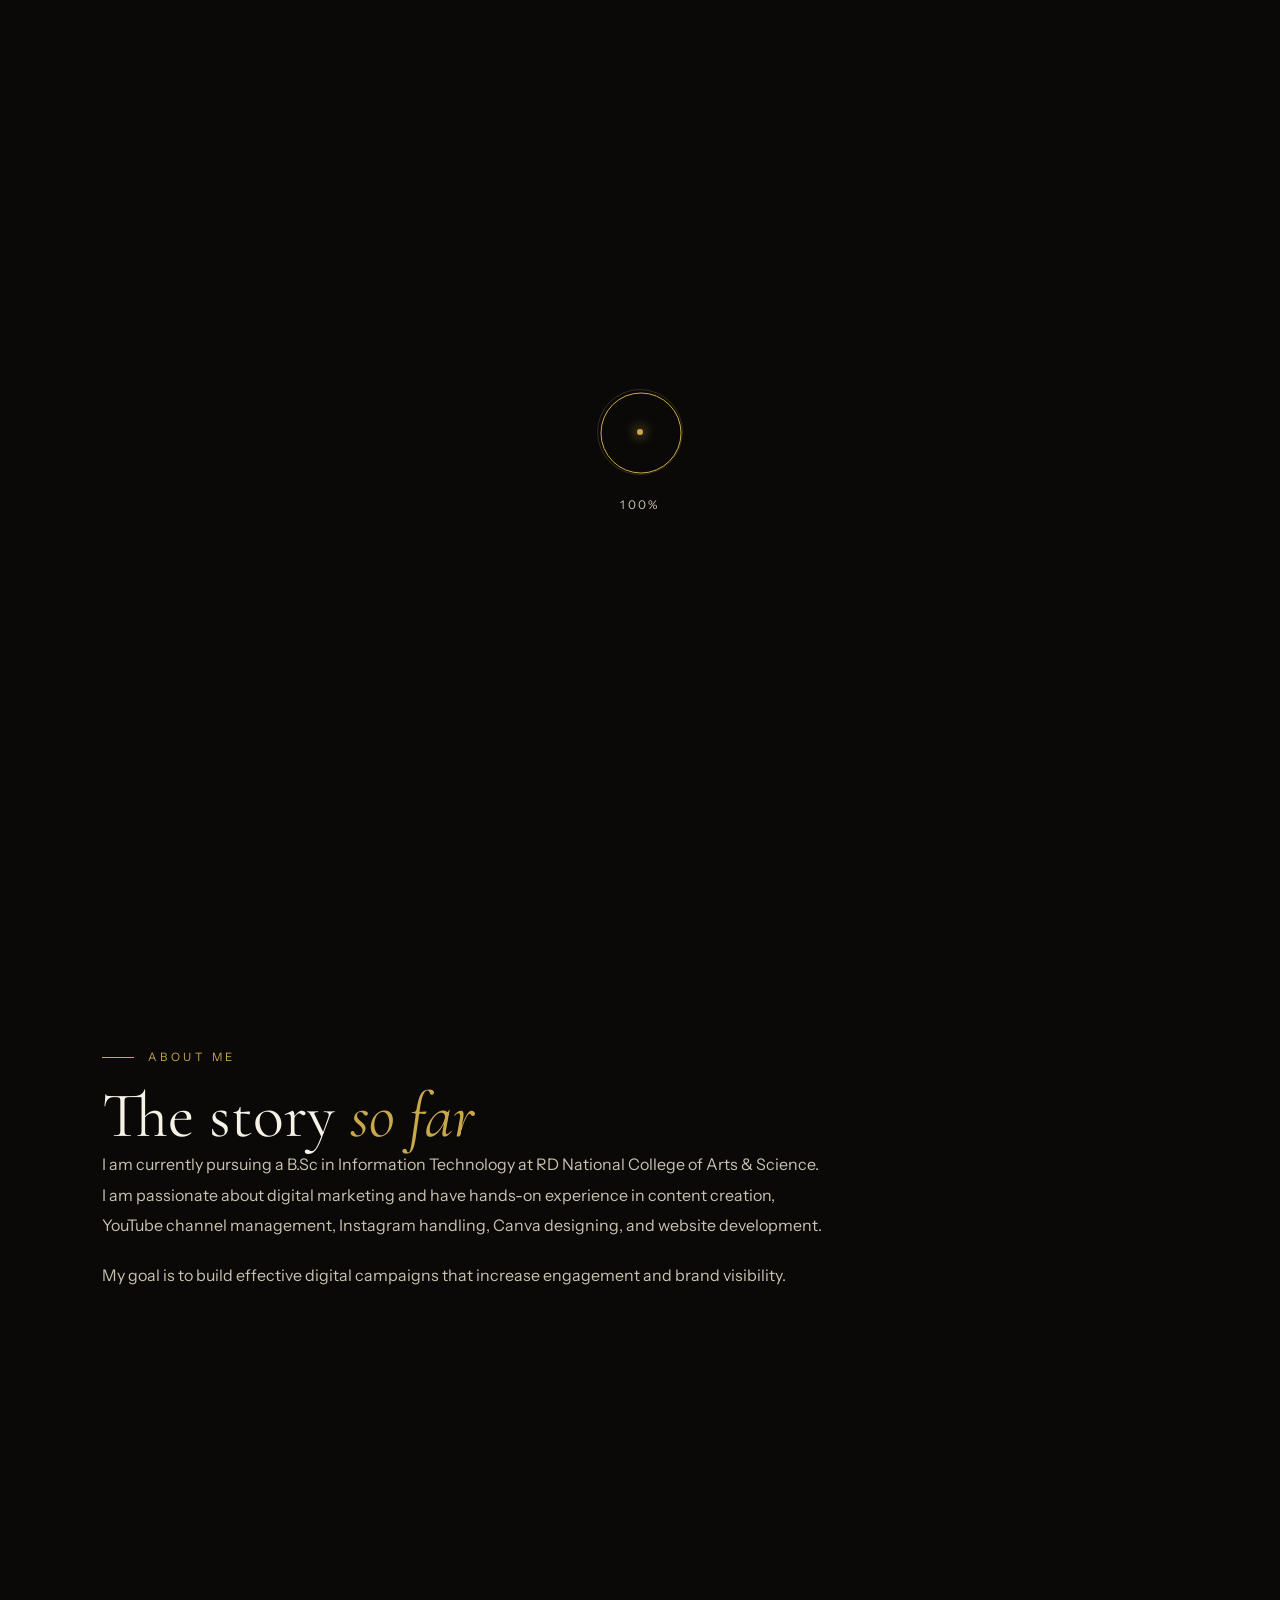
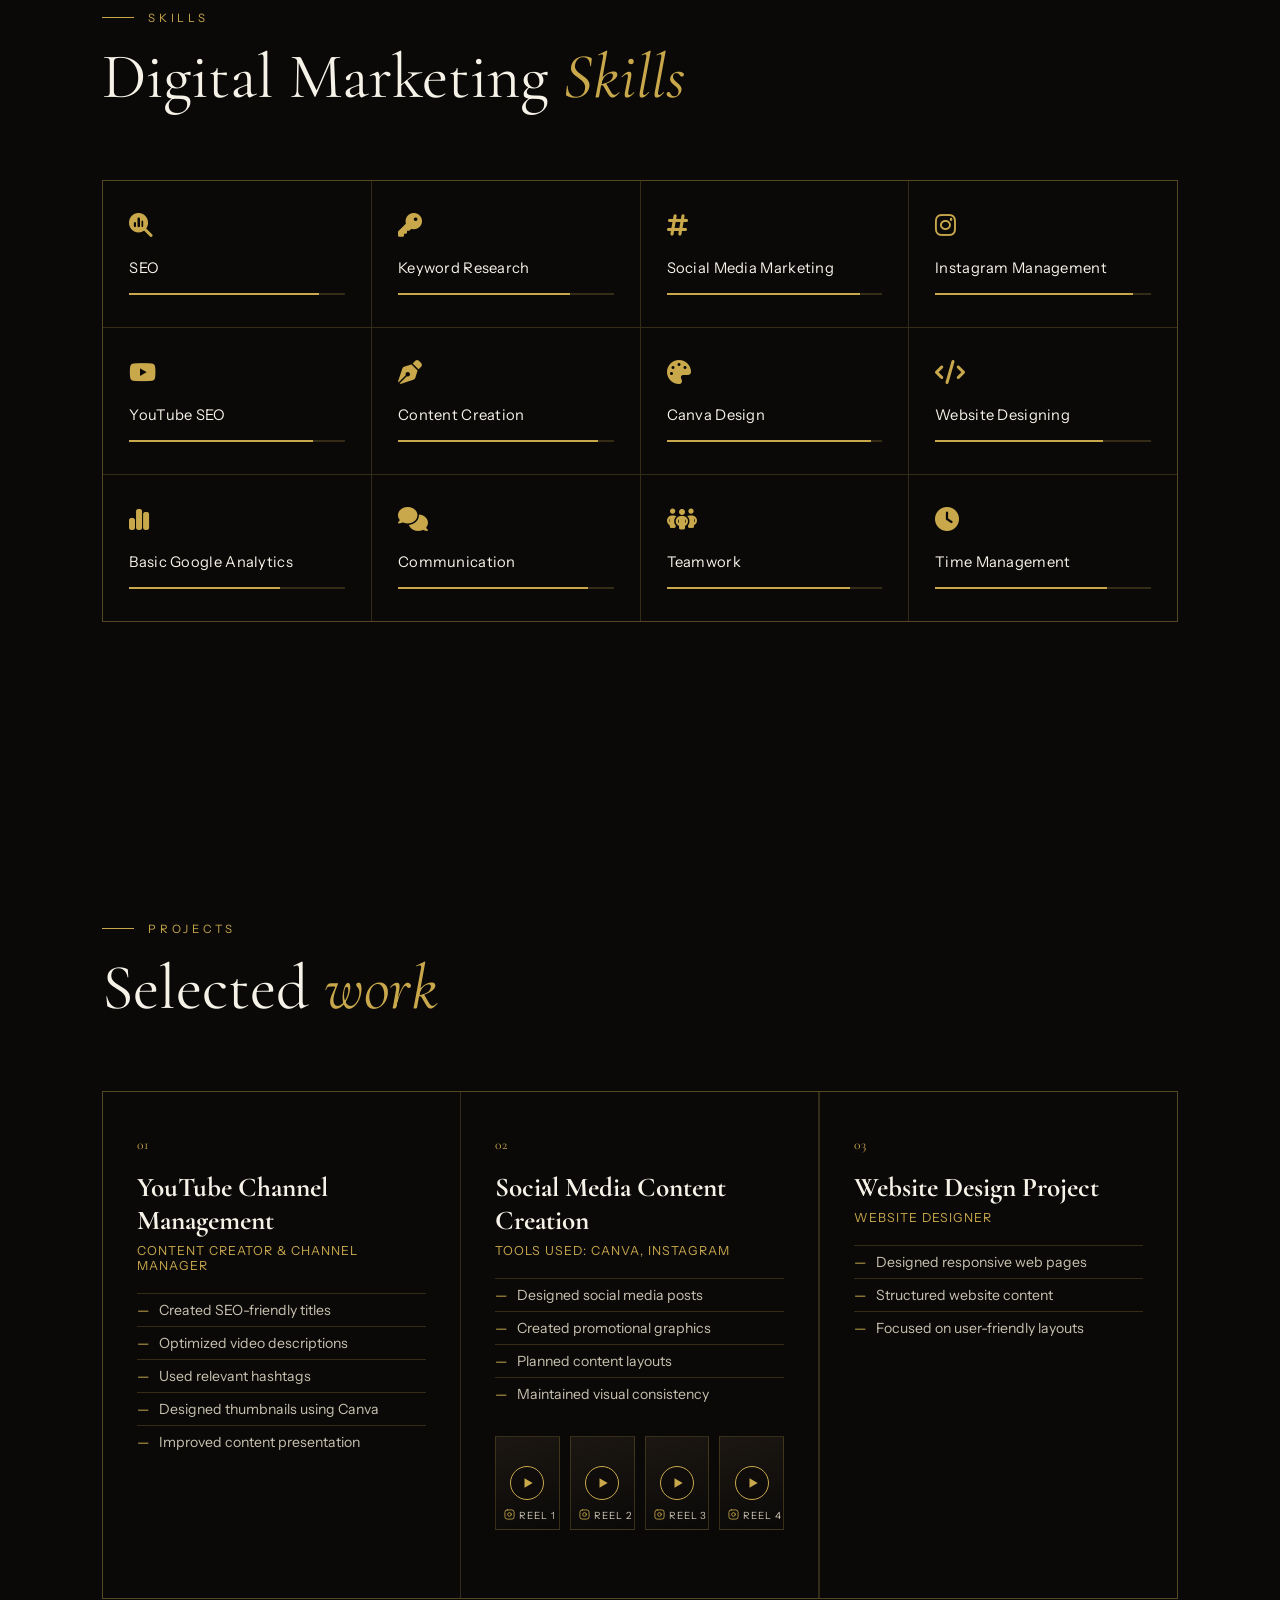
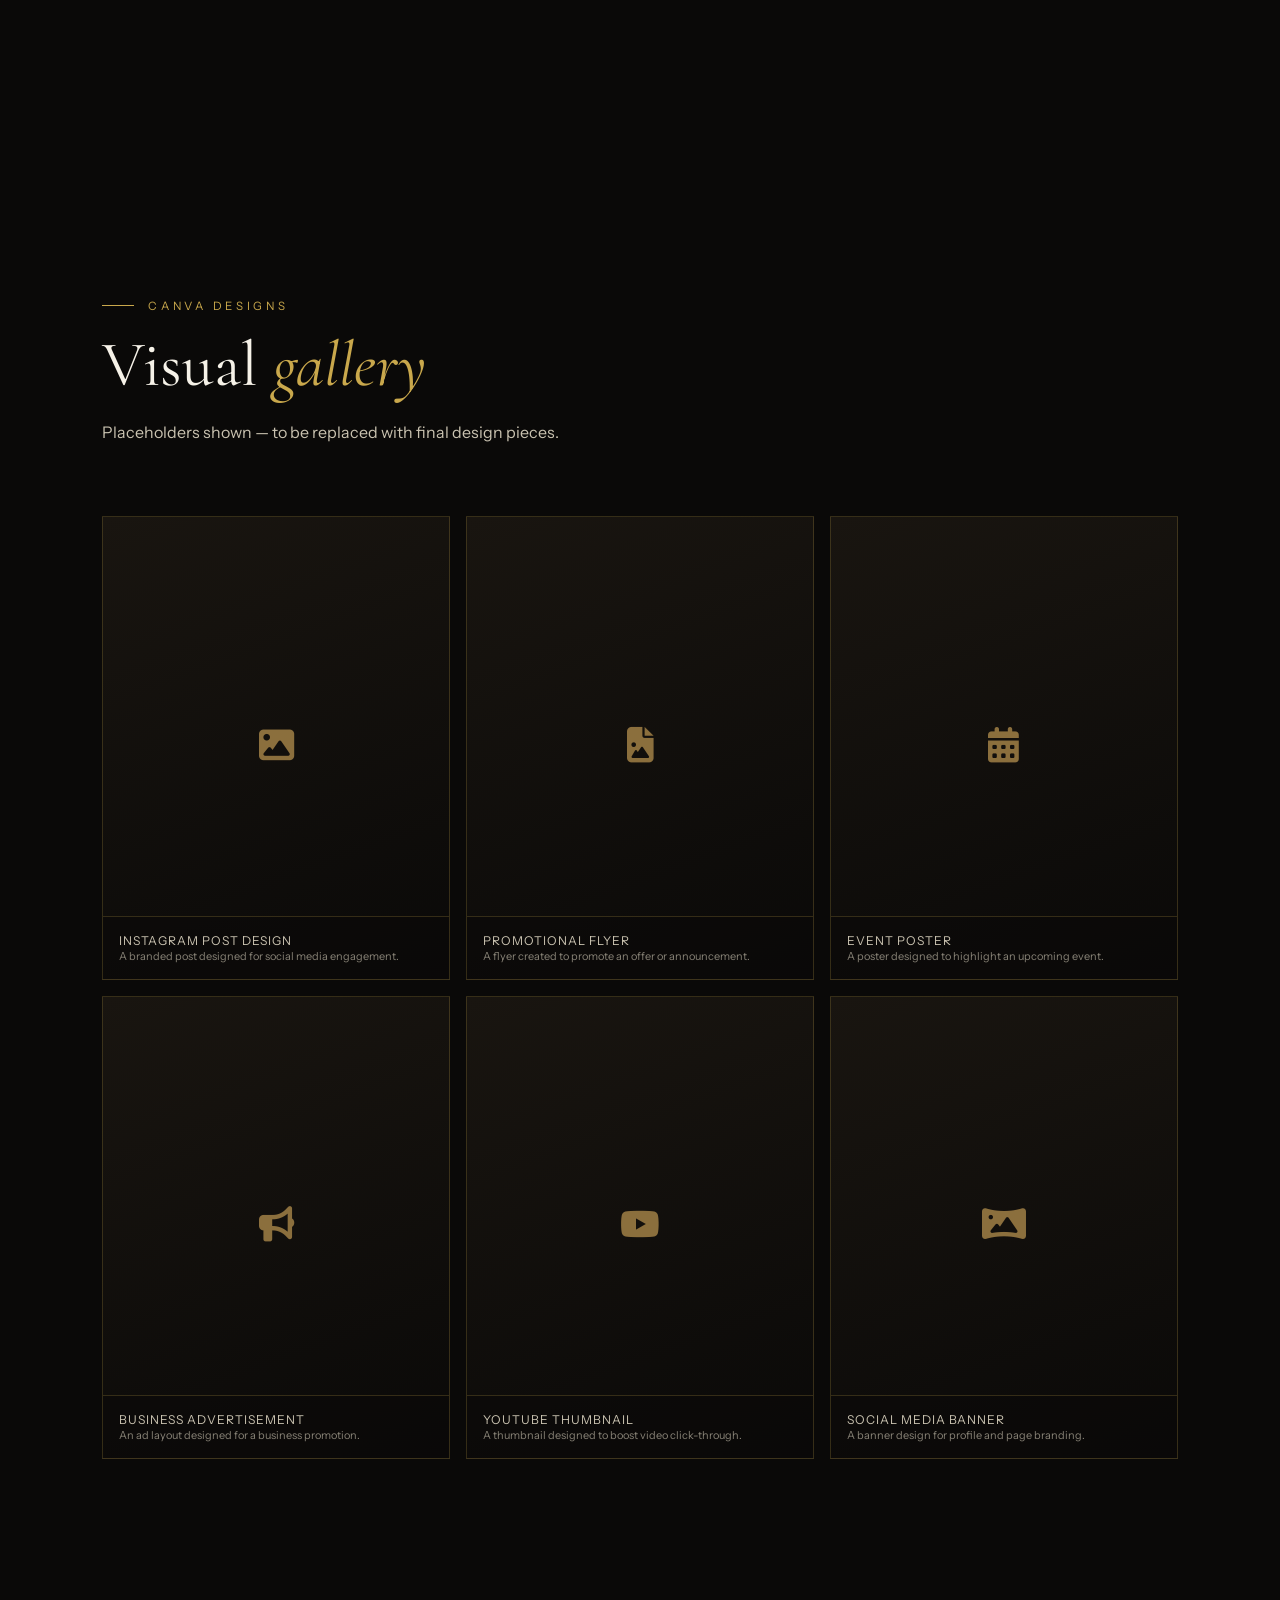
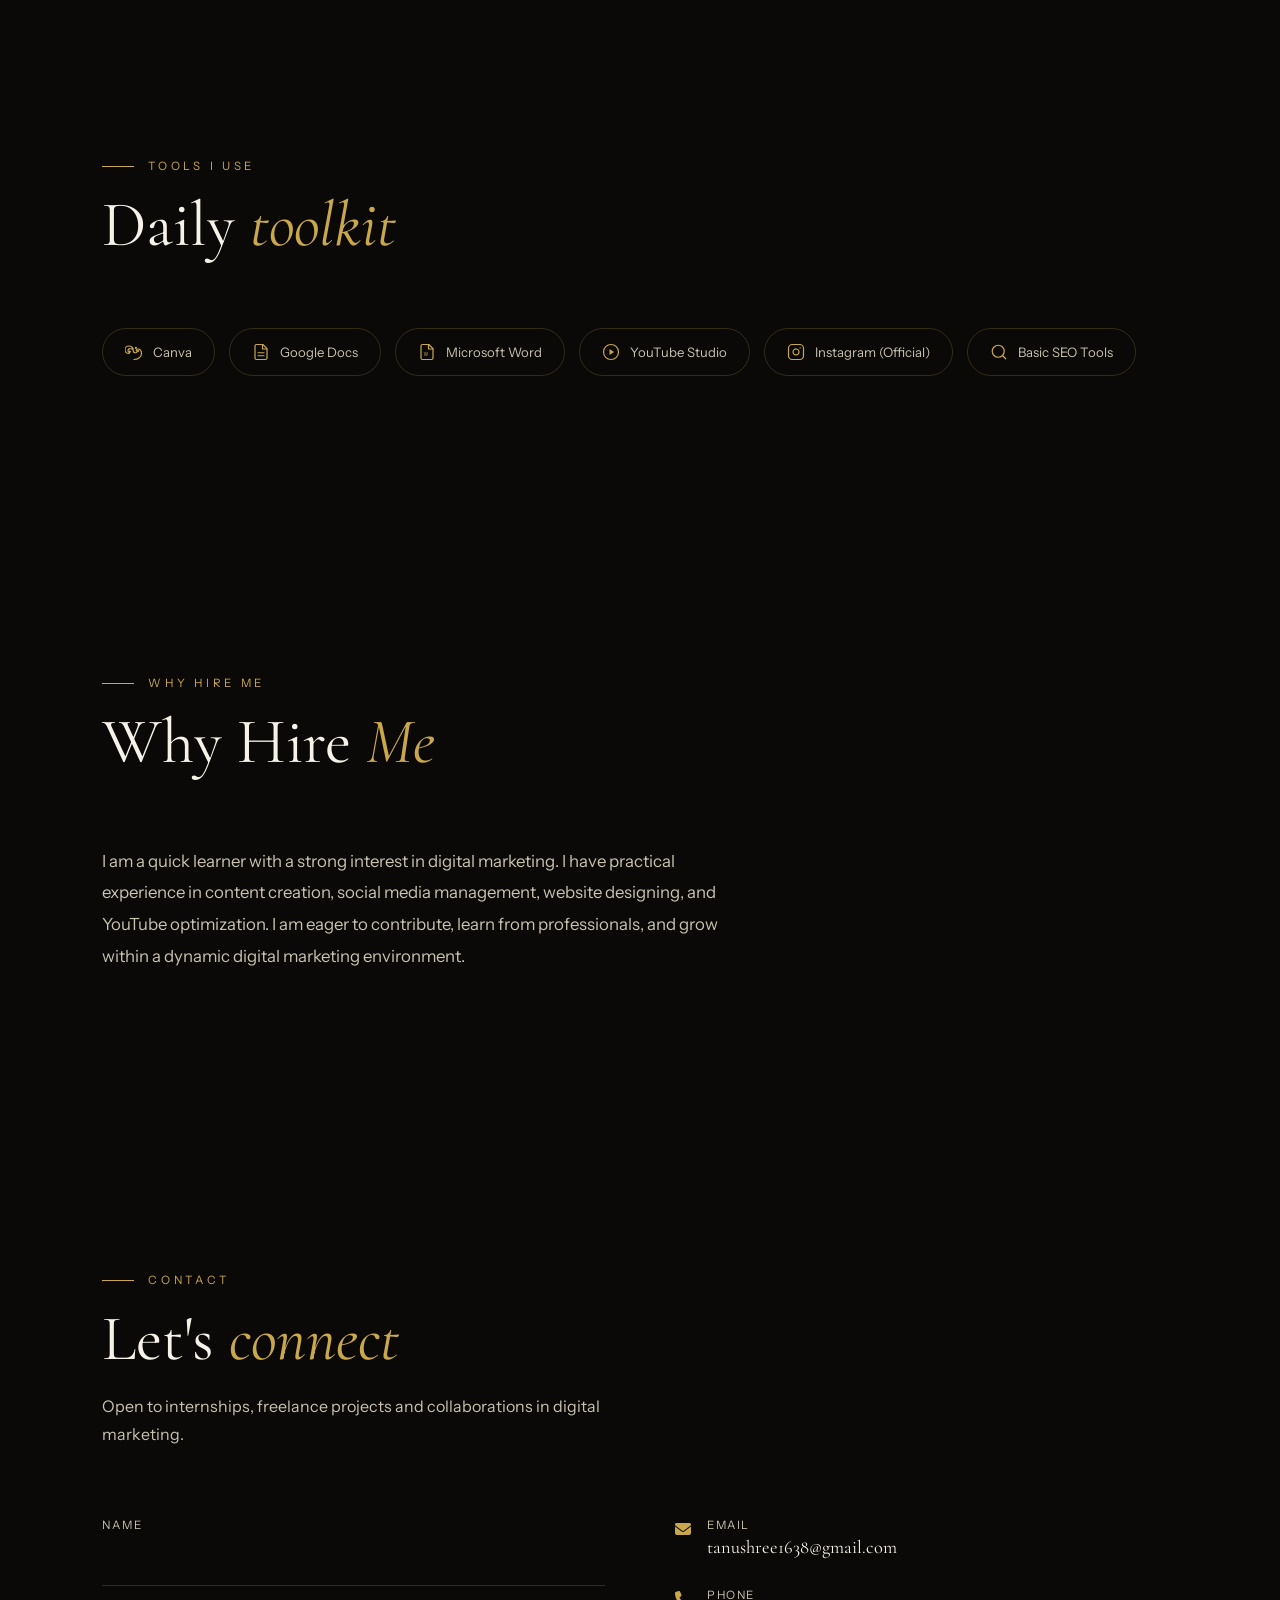
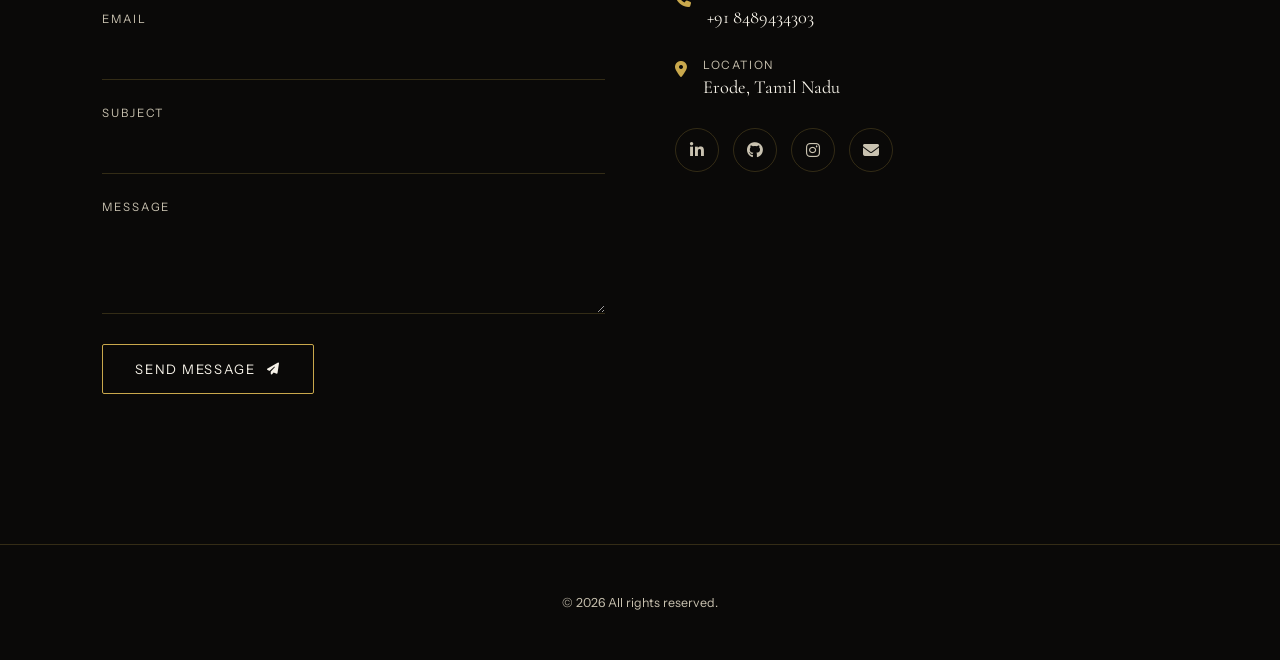
==== commit 736b6272: "Add files via upload" ====
--- a/index.html
+++ b/index.html
@@ -54,7 +54,8 @@
 }
 .eyebrow::before{content:'';width:32px;height:1px;background:var(--gold);}
 .section{position:relative;padding:150px 8vw;}
-@media (max-width:768px){ .section{padding:100px 6vw;} }
+@media (max-width:768px){ .section{padding:90px 6vw;} }
+@media (max-width:480px){ .section{padding:70px 5.5vw;} }
 .section-head{max-width:640px;margin-bottom:70px;}
 .section-title{
   font-family:var(--serif);
@@ -109,14 +110,20 @@
   transition:opacity .8s var(--ease), visibility .8s var(--ease);
 }
 #loader.hide{opacity:0;visibility:hidden;}
-.loader-mark{
-  font-family:var(--serif);font-size:2.6rem;color:var(--gold);letter-spacing:.05em;
-  position:relative;
-}
+.loader-dot{
+  width:6px;height:6px;border-radius:50%;background:var(--gold);
+  box-shadow:0 0 12px 2px rgba(201,168,76,.6);
+  animation:loaderPulse 1.4s ease-in-out infinite;
+}
+@keyframes loaderPulse{0%,100%{transform:scale(1);opacity:.7;}50%{transform:scale(1.6);opacity:1;}}
 .loader-ring{width:86px;height:86px;border-radius:50%;border:1px solid var(--hair);position:relative;display:flex;align-items:center;justify-content:center;}
 .loader-ring svg{position:absolute;inset:0;transform:rotate(-90deg);}
 .loader-ring circle{fill:none;stroke:var(--gold);stroke-width:1;stroke-dasharray:251;stroke-dashoffset:251;transition:stroke-dashoffset .2s linear;}
 .loader-pct{font-size:.75rem;letter-spacing:.2em;color:var(--paper-dim);}
+
+/* ============ SCROLL PROGRESS ============ */
+.scroll-progress{position:fixed;top:0;left:0;right:0;height:2px;z-index:950;background:transparent;}
+.scroll-progress-bar{height:100%;width:0%;background:linear-gradient(90deg,var(--bronze),var(--gold));transition:width .1s linear;}
 
 /* ============ PARTICLE CANVAS ============ */
 #particles{position:fixed;inset:0;z-index:0;pointer-events:none;opacity:.5;}
@@ -271,7 +278,7 @@
   will-change:transform;
 }
 .proj-card::before{
-  content:'';position:absolute;inset:0;opacity:0;transition:opacity .5s;
+  content:'';position:absolute;inset:0;opacity:0;transition:opacity .5s;pointer-events:none;
   background:linear-gradient(160deg,rgba(201,168,76,.08),transparent 60%);
 }
 .proj-card:hover::before{opacity:1;}
@@ -285,19 +292,33 @@
 }
 .proj-list li::before{content:'—';color:var(--gold);}
 .proj-link{font-size:.76rem;letter-spacing:.14em;text-transform:uppercase;color:var(--paper);display:inline-flex;align-items:center;gap:8px;}
-.reel-links{display:flex;flex-wrap:wrap;gap:10px;margin-bottom:24px;}
+.reel-links{display:grid;grid-template-columns:repeat(4,1fr);gap:10px;margin-bottom:24px;}
+@media (max-width:640px){ .reel-links{grid-template-columns:repeat(2,1fr);} }
 .reel-link{
-  display:inline-flex;align-items:center;gap:7px;padding:9px 14px;border:1px solid var(--hair);border-radius:30px;
-  font-size:.72rem;letter-spacing:.04em;color:var(--paper-dim);transition:border-color .3s,color .3s,transform .3s;
-}
-.reel-link svg{color:var(--gold);flex-shrink:0;}
-.reel-link:hover{border-color:var(--gold);color:var(--paper);transform:translateY(-3px);}
+  position:relative;aspect-ratio:9/13;border:1px solid var(--hair);overflow:hidden;
+  display:flex;align-items:center;justify-content:center;
+  background:linear-gradient(165deg,#1c1712,#0a0908);transition:border-color .4s,transform .4s;
+}
+.reel-link:hover{border-color:var(--gold);transform:translateY(-4px);}
+.reel-play{
+  width:34px;height:34px;border-radius:50%;border:1px solid var(--gold);
+  display:flex;align-items:center;justify-content:center;transition:transform .4s var(--ease),background .4s;
+  background:rgba(10,9,8,.5);
+}
+.reel-link:hover .reel-play{transform:scale(1.15);background:var(--gold);}
+.reel-play svg{color:var(--gold);transition:color .4s;margin-left:2px;}
+.reel-link:hover .reel-play svg{color:var(--ink);}
+.reel-tag{
+  position:absolute;bottom:8px;left:8px;font-size:.62rem;letter-spacing:.1em;text-transform:uppercase;
+  color:var(--paper-dim);display:flex;align-items:center;gap:4px;
+}
+.reel-tag svg{color:var(--gold);}
 .proj-link i{color:var(--gold);transition:transform .3s;}
 .proj-card:hover .proj-link i{transform:translateX(5px);}
 
 /* ============ CANVA GALLERY ============ */
-.gallery{display:grid;grid-template-columns:repeat(4,1fr);gap:16px;}
-@media (max-width:900px){ .gallery{grid-template-columns:repeat(2,1fr);} }
+.gallery{display:grid;grid-template-columns:repeat(3,1fr);gap:16px;}
+@media (max-width:640px){ .gallery{grid-template-columns:repeat(2,1fr);} }
 .gallery-item{
   aspect-ratio:3/4;border:1px solid var(--hair);position:relative;overflow:hidden;
   display:flex;align-items:flex-end;background:linear-gradient(160deg,#191510,#0a0908);
@@ -388,10 +409,12 @@
 <div id="loader">
   <div class="loader-ring">
     <svg width="86" height="86"><circle cx="43" cy="43" r="40"/></svg>
-    <div class="loader-mark">T<em style="font-style:italic;color:#c9a84c">R</em></div>
+    <div class="loader-dot"></div>
   </div>
   <div class="loader-pct" id="loaderPct">0%</div>
 </div>
+
+<div class="scroll-progress"><div class="scroll-progress-bar" id="scrollBar"></div></div>
 
 <nav id="navbar">
   <ul class="nav-links" id="navLinks">
@@ -435,8 +458,7 @@
 
 <!-- ABOUT -->
 <section class="section" id="about">
-  <div class="about-grid">
-    <div class="about-frame reveal"><i class="fa-solid fa-user-large"></i></div>
+  <div class="about-grid" style="grid-template-columns:1fr;max-width:720px;">
     <div>
       <div class="eyebrow reveal">About Me</div>
       <h2 class="section-title reveal">The story <em>so far</em></h2>
@@ -488,7 +510,6 @@
         <li>Designed thumbnails using Canva</li>
         <li>Improved content presentation</li>
       </ul>
-      <a href="#" class="proj-link">View Details <i class="fa-solid fa-arrow-right"></i></a>
     </div>
     <div class="proj-card reveal tilt">
       <div class="proj-num">02</div>
@@ -501,12 +522,23 @@
         <li>Maintained visual consistency</li>
       </ul>
       <div class="reel-links">
-        <a href="https://www.instagram.com/reel/DaxYyvuSWx3/?igsh=MTM3YmZ1d2VmaTZzNQ==" target="_blank" class="reel-link"><svg width="14" height="14" viewBox="0 0 24 24" fill="none" stroke="currentColor" stroke-width="1.8" stroke-linecap="round" stroke-linejoin="round"><rect x="2" y="2" width="20" height="20" rx="5" ry="5"/><path d="M16 11.37A4 4 0 1 1 12.63 8 4 4 0 0 1 16 11.37z"/><line x1="17.5" y1="6.5" x2="17.51" y2="6.5"/></svg>Reel 1</a>
-        <a href="https://www.instagram.com/reel/DZPmN-dSNfe/?igsh=MW55OHB4bTIxMGVkOQ==" target="_blank" class="reel-link"><svg width="14" height="14" viewBox="0 0 24 24" fill="none" stroke="currentColor" stroke-width="1.8" stroke-linecap="round" stroke-linejoin="round"><rect x="2" y="2" width="20" height="20" rx="5" ry="5"/><path d="M16 11.37A4 4 0 1 1 12.63 8 4 4 0 0 1 16 11.37z"/><line x1="17.5" y1="6.5" x2="17.51" y2="6.5"/></svg>Reel 2</a>
-        <a href="https://www.instagram.com/reel/DXMO28fEt3m/?igsh=azg1YTU0Z2l1cnZz" target="_blank" class="reel-link"><svg width="14" height="14" viewBox="0 0 24 24" fill="none" stroke="currentColor" stroke-width="1.8" stroke-linecap="round" stroke-linejoin="round"><rect x="2" y="2" width="20" height="20" rx="5" ry="5"/><path d="M16 11.37A4 4 0 1 1 12.63 8 4 4 0 0 1 16 11.37z"/><line x1="17.5" y1="6.5" x2="17.51" y2="6.5"/></svg>Reel 3</a>
-        <a href="https://www.instagram.com/reel/DUQU2_dD28A/?igsh=aXM4MjBnejhnOGRr" target="_blank" class="reel-link"><svg width="14" height="14" viewBox="0 0 24 24" fill="none" stroke="currentColor" stroke-width="1.8" stroke-linecap="round" stroke-linejoin="round"><rect x="2" y="2" width="20" height="20" rx="5" ry="5"/><path d="M16 11.37A4 4 0 1 1 12.63 8 4 4 0 0 1 16 11.37z"/><line x1="17.5" y1="6.5" x2="17.51" y2="6.5"/></svg>Reel 4</a>
+        <a href="https://www.instagram.com/reel/DaxYyvuSWx3/?igsh=MTM3YmZ1d2VmaTZzNQ==" target="_blank" rel="noopener" class="reel-link">
+          <div class="reel-play"><svg width="14" height="14" viewBox="0 0 24 24" fill="currentColor"><polygon points="6 4 20 12 6 20 6 4"/></svg></div>
+          <div class="reel-tag"><svg width="11" height="11" viewBox="0 0 24 24" fill="none" stroke="currentColor" stroke-width="1.8" stroke-linecap="round" stroke-linejoin="round"><rect x="2" y="2" width="20" height="20" rx="5" ry="5"/><path d="M16 11.37A4 4 0 1 1 12.63 8 4 4 0 0 1 16 11.37z"/></svg>Reel 1</div>
+        </a>
+        <a href="https://www.instagram.com/reel/DZPmN-dSNfe/?igsh=MW55OHB4bTIxMGVkOQ==" target="_blank" rel="noopener" class="reel-link">
+          <div class="reel-play"><svg width="14" height="14" viewBox="0 0 24 24" fill="currentColor"><polygon points="6 4 20 12 6 20 6 4"/></svg></div>
+          <div class="reel-tag"><svg width="11" height="11" viewBox="0 0 24 24" fill="none" stroke="currentColor" stroke-width="1.8" stroke-linecap="round" stroke-linejoin="round"><rect x="2" y="2" width="20" height="20" rx="5" ry="5"/><path d="M16 11.37A4 4 0 1 1 12.63 8 4 4 0 0 1 16 11.37z"/></svg>Reel 2</div>
+        </a>
+        <a href="https://www.instagram.com/reel/DXMO28fEt3m/?igsh=azg1YTU0Z2l1cnZz" target="_blank" rel="noopener" class="reel-link">
+          <div class="reel-play"><svg width="14" height="14" viewBox="0 0 24 24" fill="currentColor"><polygon points="6 4 20 12 6 20 6 4"/></svg></div>
+          <div class="reel-tag"><svg width="11" height="11" viewBox="0 0 24 24" fill="none" stroke="currentColor" stroke-width="1.8" stroke-linecap="round" stroke-linejoin="round"><rect x="2" y="2" width="20" height="20" rx="5" ry="5"/><path d="M16 11.37A4 4 0 1 1 12.63 8 4 4 0 0 1 16 11.37z"/></svg>Reel 3</div>
+        </a>
+        <a href="https://www.instagram.com/reel/DUQU2_dD28A/?igsh=aXM4MjBnejhnOGRr" target="_blank" rel="noopener" class="reel-link">
+          <div class="reel-play"><svg width="14" height="14" viewBox="0 0 24 24" fill="currentColor"><polygon points="6 4 20 12 6 20 6 4"/></svg></div>
+          <div class="reel-tag"><svg width="11" height="11" viewBox="0 0 24 24" fill="none" stroke="currentColor" stroke-width="1.8" stroke-linecap="round" stroke-linejoin="round"><rect x="2" y="2" width="20" height="20" rx="5" ry="5"/><path d="M16 11.37A4 4 0 1 1 12.63 8 4 4 0 0 1 16 11.37z"/></svg>Reel 4</div>
+        </a>
       </div>
-      <a href="#" class="proj-link">View Details <i class="fa-solid fa-arrow-right"></i></a>
     </div>
     <div class="proj-card reveal tilt">
       <div class="proj-num">03</div>
@@ -517,7 +549,6 @@
         <li>Structured website content</li>
         <li>Focused on user-friendly layouts</li>
       </ul>
-      <a href="#" class="proj-link">View Details <i class="fa-solid fa-arrow-right"></i></a>
     </div>
   </div>
 </section>
@@ -535,6 +566,7 @@
     <div class="gallery-item reveal"><i class="fa-solid fa-calendar-days"></i><div class="gallery-cap">Event Poster<br><span style="opacity:.65;font-size:.9em;text-transform:none;letter-spacing:0;">A poster designed to highlight an upcoming event.</span></div></div>
     <div class="gallery-item reveal"><i class="fa-solid fa-bullhorn"></i><div class="gallery-cap">Business Advertisement<br><span style="opacity:.65;font-size:.9em;text-transform:none;letter-spacing:0;">An ad layout designed for a business promotion.</span></div></div>
     <div class="gallery-item reveal"><i class="fa-brands fa-youtube"></i><div class="gallery-cap">YouTube Thumbnail<br><span style="opacity:.65;font-size:.9em;text-transform:none;letter-spacing:0;">A thumbnail designed to boost video click-through.</span></div></div>
+    <div class="gallery-item reveal"><i class="fa-solid fa-panorama"></i><div class="gallery-cap">Social Media Banner<br><span style="opacity:.65;font-size:.9em;text-transform:none;letter-spacing:0;">A banner design for profile and page branding.</span></div></div>
   </div>
 </section>
 
@@ -631,11 +663,15 @@
   el.addEventListener('mouseleave',()=>ringEl.classList.remove('hover'));
 });
 
-/* ===== Navbar ===== */
+/* ===== Navbar + Scroll Progress ===== */
 const navbar=document.getElementById('navbar');
+const scrollBar=document.getElementById('scrollBar');
 window.addEventListener('scroll',()=>{
   navbar.classList.toggle('scrolled',window.scrollY>60);
   document.getElementById('backTop').classList.toggle('show',window.scrollY>800);
+  const docHeight=document.documentElement.scrollHeight-window.innerHeight;
+  const pct=docHeight>0?(window.scrollY/docHeight)*100:0;
+  scrollBar.style.width=pct+'%';
 });
 const navToggle=document.getElementById('navToggle'), navLinks=document.getElementById('navLinks');
 navToggle.addEventListener('click',()=>navLinks.classList.toggle('open'));
@@ -737,8 +773,18 @@
 drawParticles();
 
 /* ===== Resume (embedded PDF) ===== */
-const resumeDataURI = "[data-uri]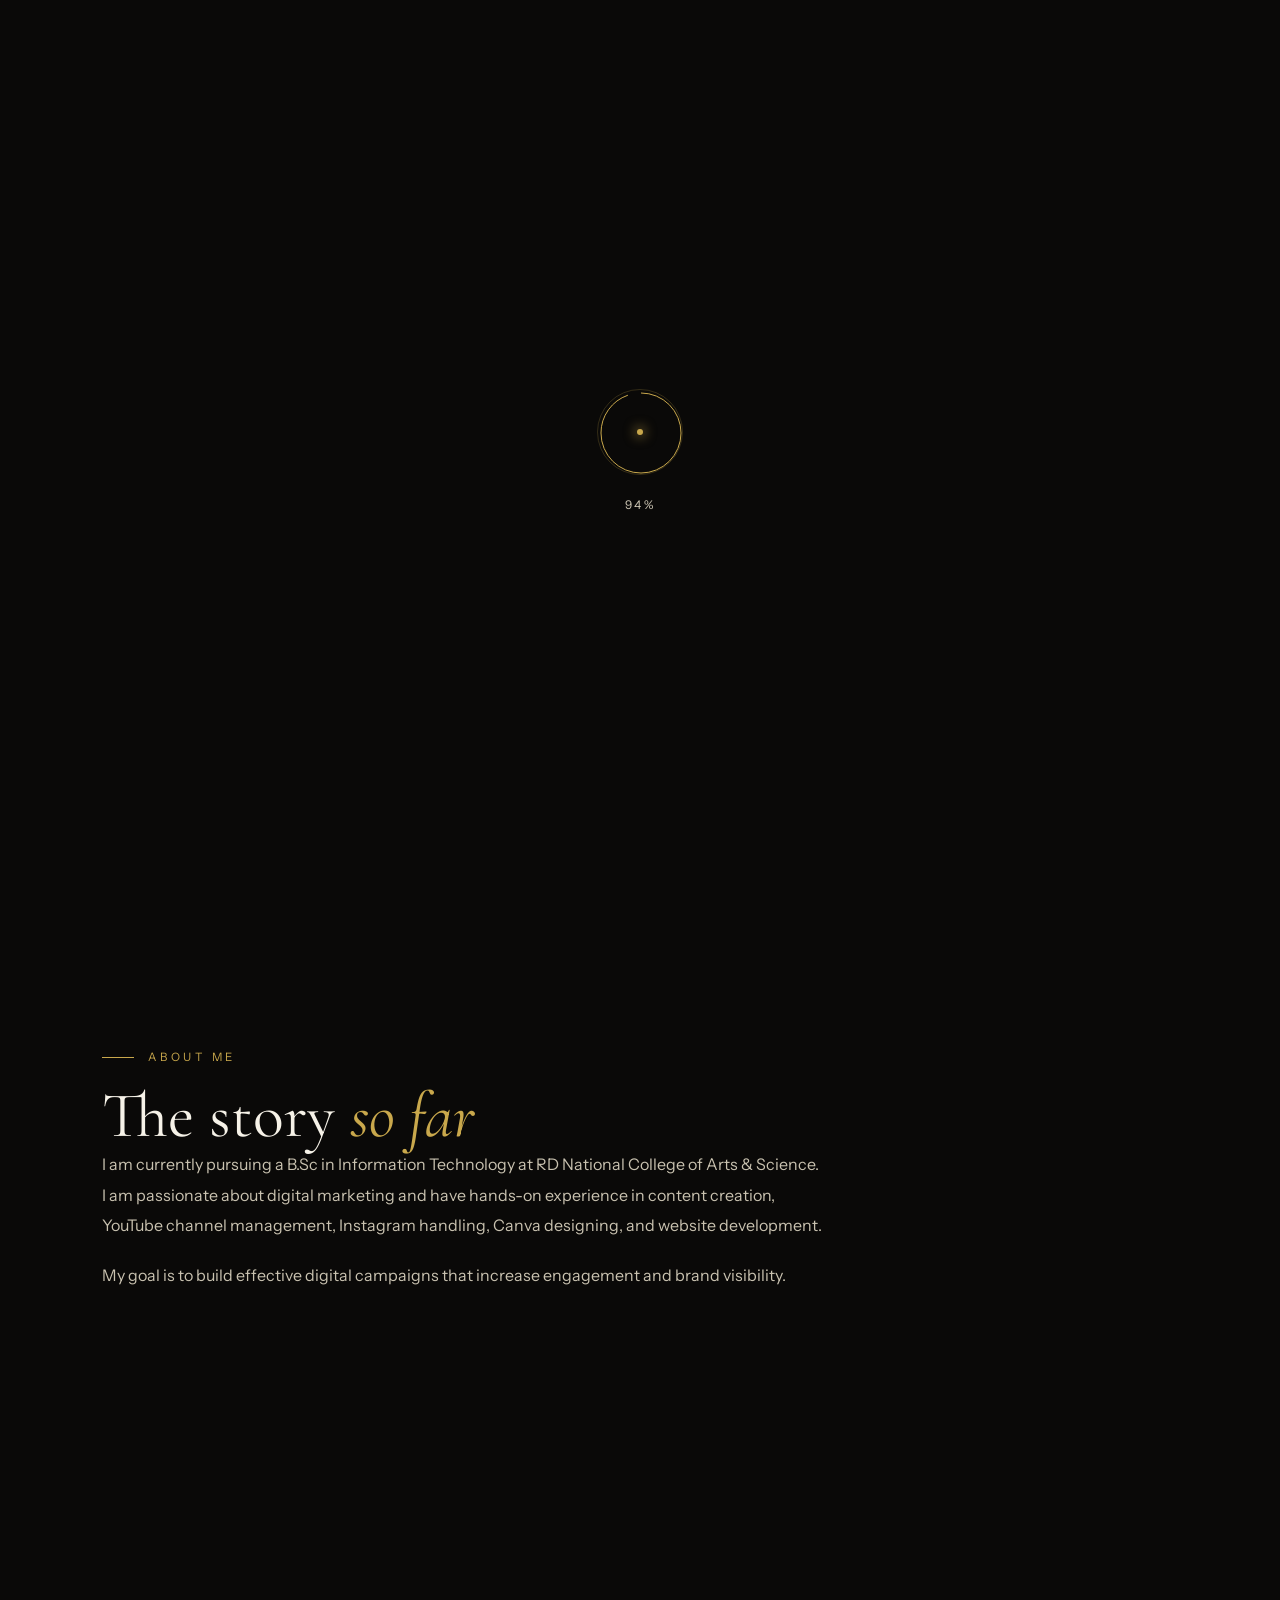
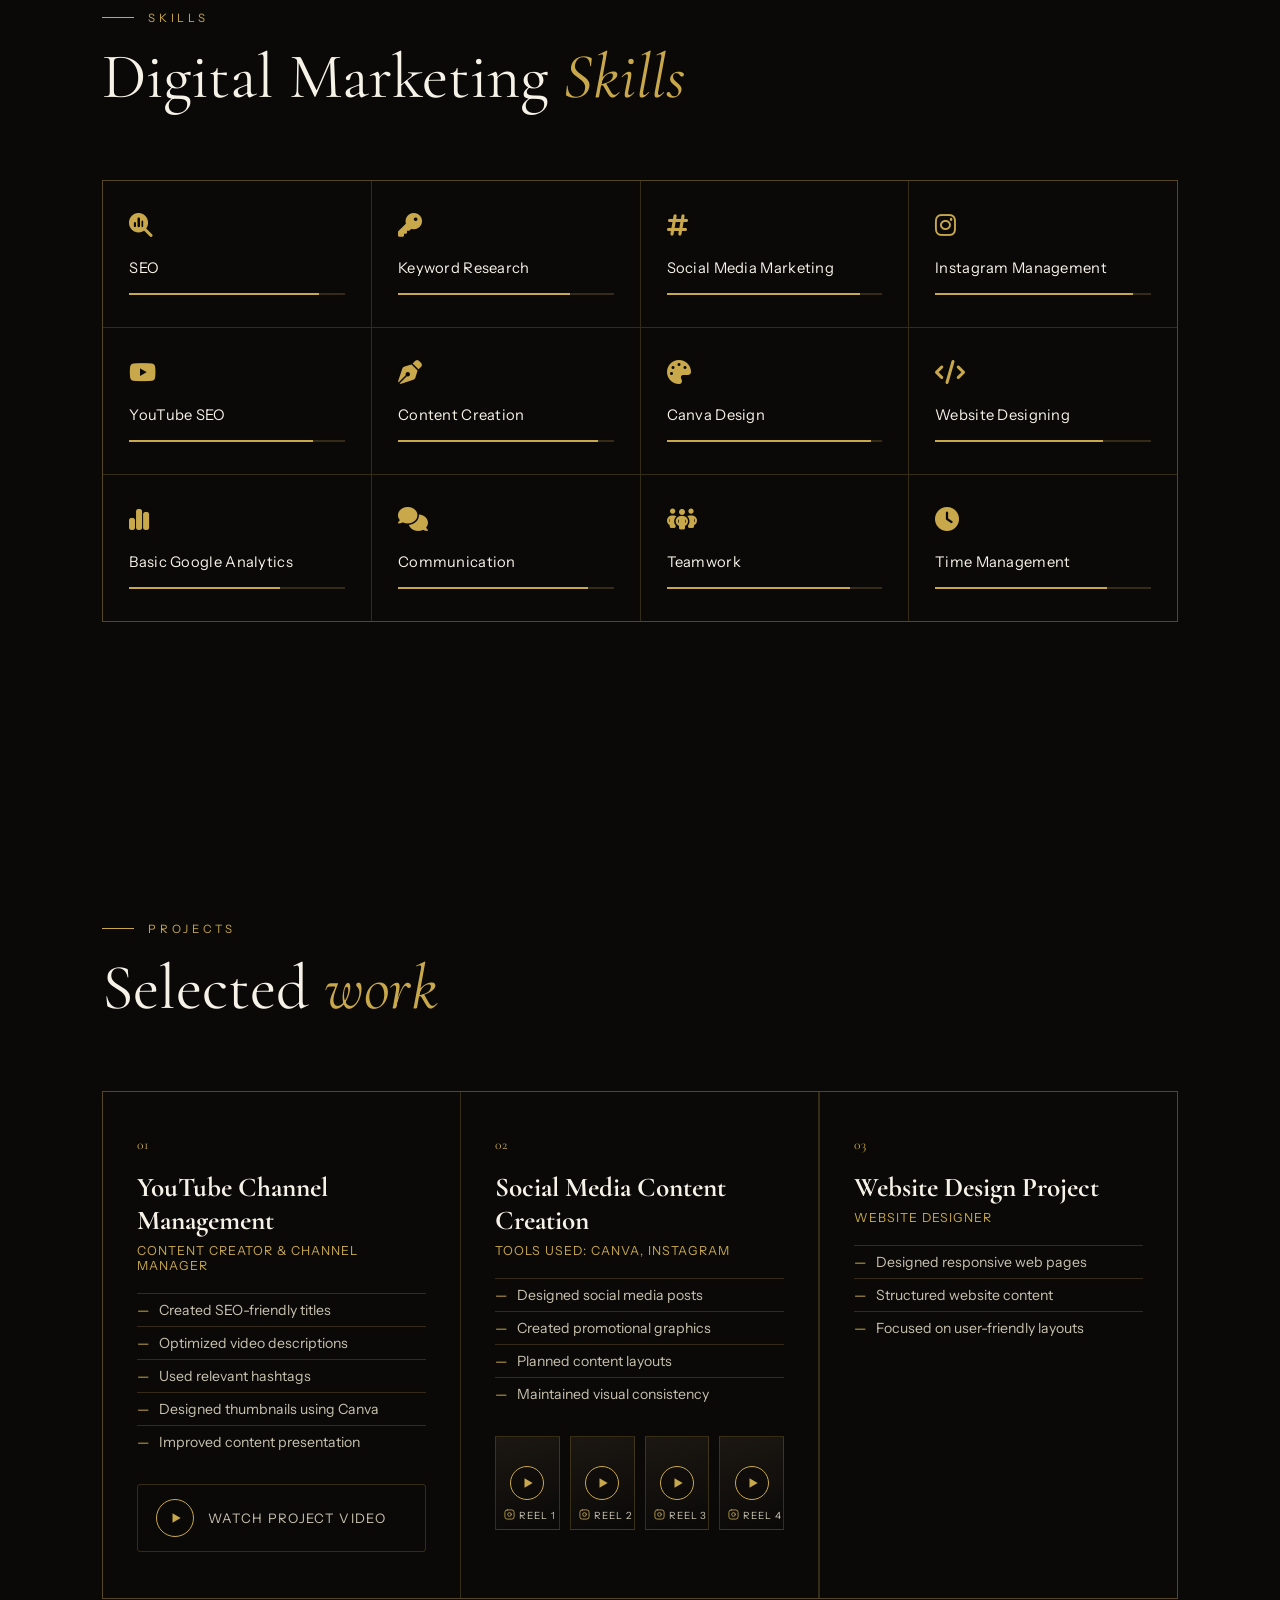
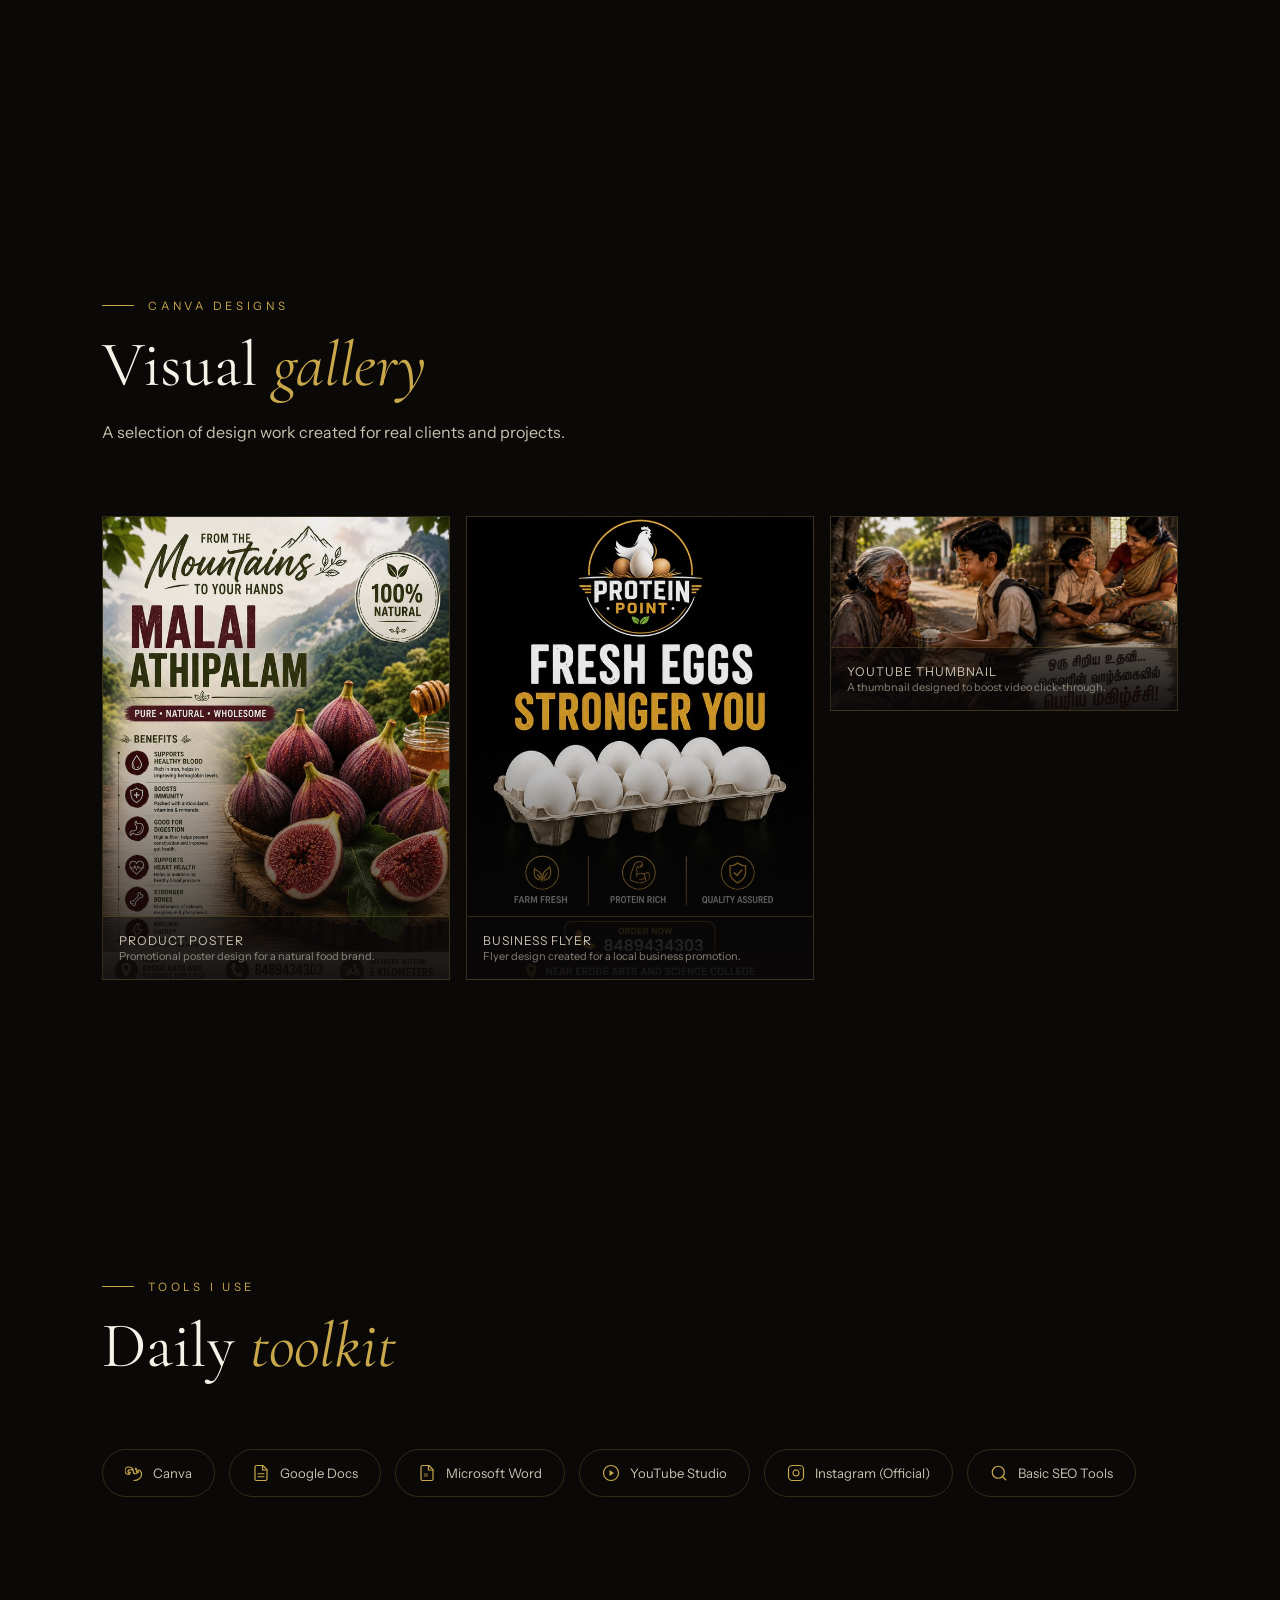
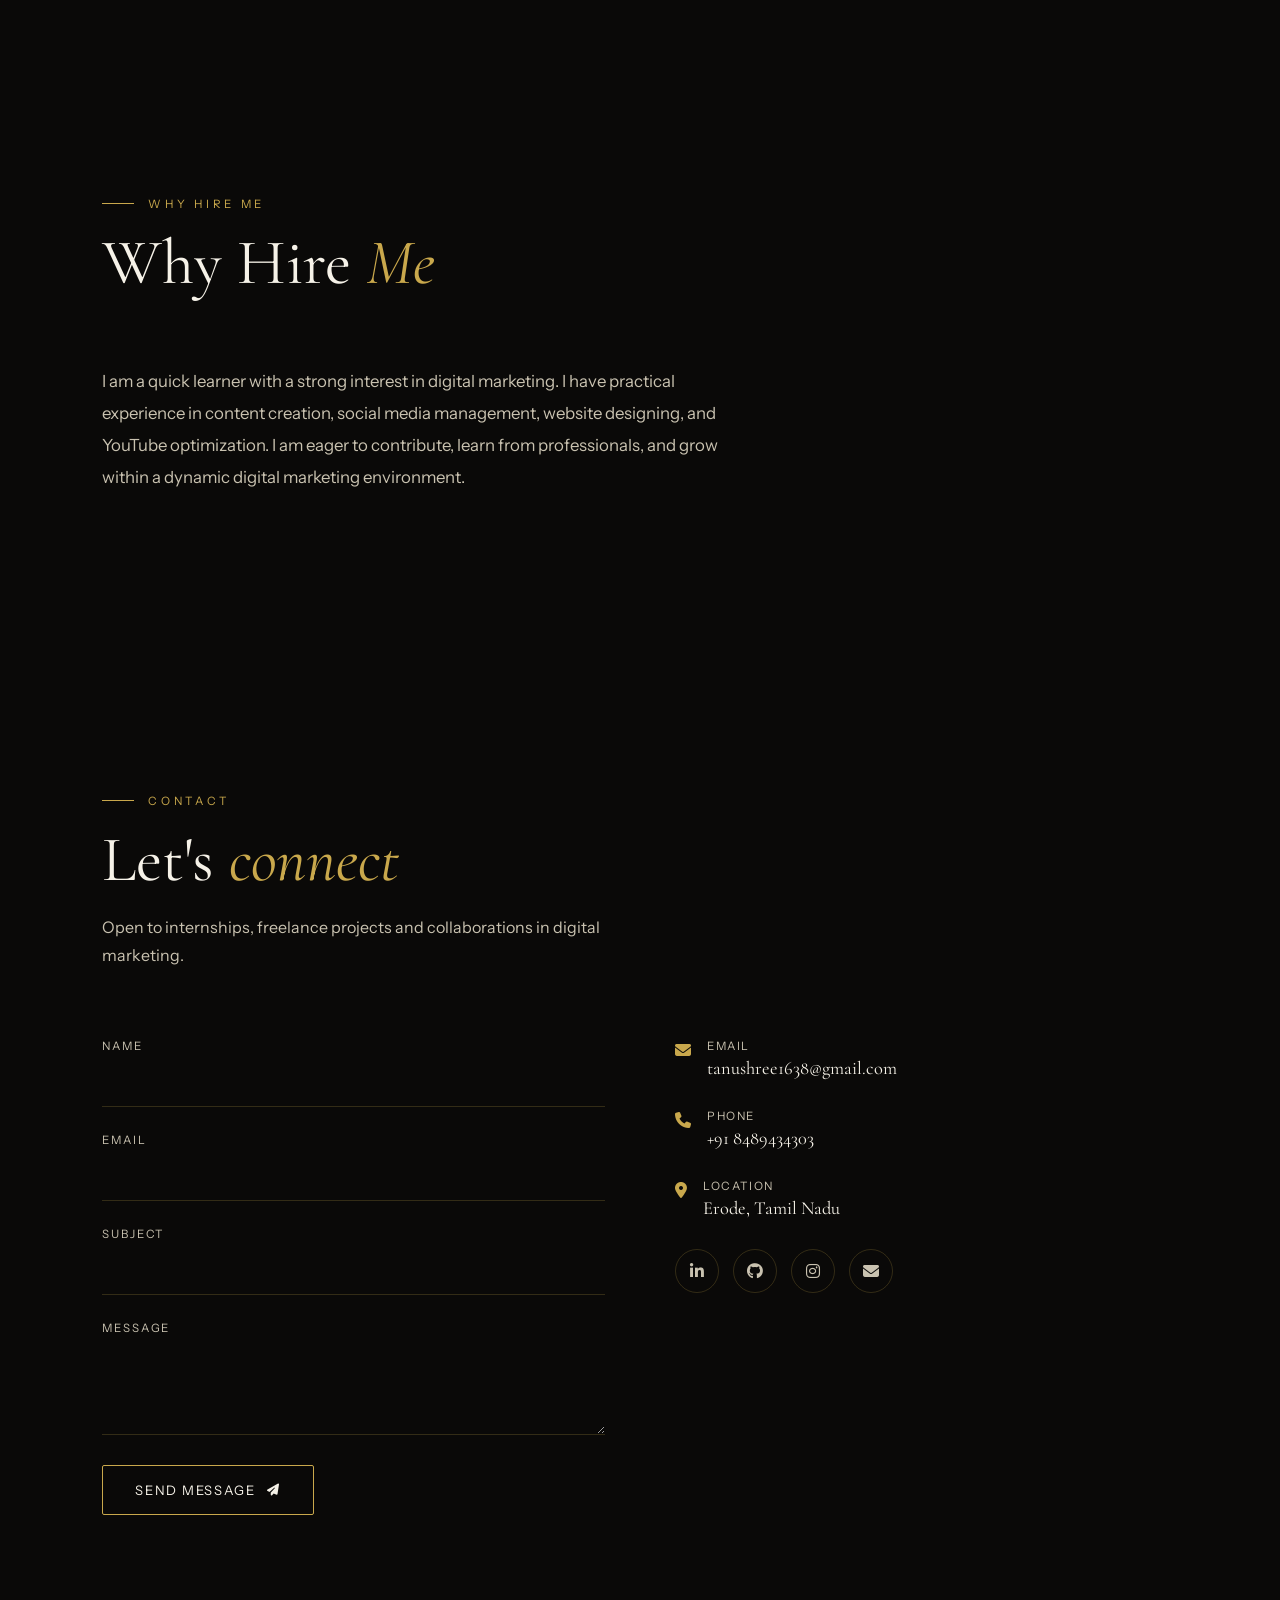
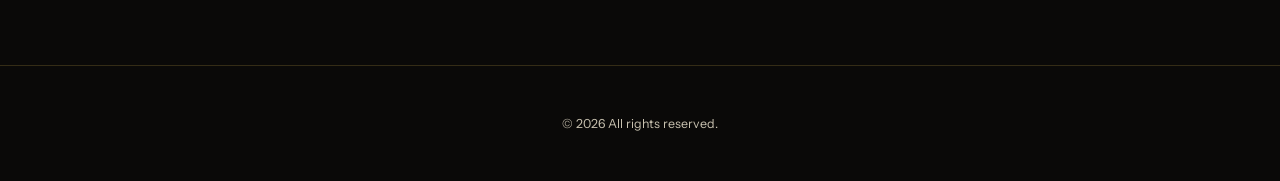
==== commit 6a1c3d62: "Add files via upload" ====
--- a/index.html
+++ b/index.html
@@ -313,6 +313,20 @@
   color:var(--paper-dim);display:flex;align-items:center;gap:4px;
 }
 .reel-tag svg{color:var(--gold);}
+.video-link{
+  display:flex;align-items:center;gap:14px;margin-top:20px;padding:14px 18px;
+  border:1px solid var(--hair);border-radius:3px;transition:border-color .4s, transform .4s, background .4s;
+}
+.video-link:hover{border-color:var(--gold);transform:translateY(-3px);background:var(--glass);}
+.video-link .video-play{
+  flex:none;width:38px;height:38px;border-radius:50%;border:1px solid var(--gold);
+  display:flex;align-items:center;justify-content:center;transition:transform .4s, background .4s;
+}
+.video-link:hover .video-play{transform:scale(1.1);background:var(--gold);}
+.video-link .video-play svg{color:var(--gold);margin-left:2px;transition:color .4s;}
+.video-link:hover .video-play svg{color:var(--ink);}
+.video-link .video-label{font-family:'Instrument Sans',sans-serif;font-size:.82rem;letter-spacing:.1em;text-transform:uppercase;color:var(--paper-dim);transition:color .4s;}
+.video-link:hover .video-label{color:var(--gold-bright);}
 .proj-link i{color:var(--gold);transition:transform .3s;}
 .proj-card:hover .proj-link i{transform:translateX(5px);}
 
@@ -332,6 +346,18 @@
   position:relative;z-index:2;padding:16px;font-size:.76rem;letter-spacing:.08em;text-transform:uppercase;color:var(--paper-dim);
   border-top:1px solid var(--hair);width:100%;background:rgba(10,9,8,.5);
 }
+.gallery-item.has-img img{
+  position:absolute;inset:0;width:100%;height:100%;object-fit:cover;
+  transition:transform .6s var(--ease), filter .6s var(--ease);
+  filter:saturate(.92) brightness(.94);
+}
+.gallery-item.has-img:hover img{transform:scale(1.06);filter:saturate(1.05) brightness(1);}
+.gallery-item.has-img::before{
+  content:'';position:absolute;inset:0;z-index:1;
+  background:linear-gradient(180deg,transparent 45%,rgba(10,9,8,.88) 100%);
+}
+.gallery-item.thumb-frame{aspect-ratio:16/9;}
+@media (max-width:640px){ .gallery-item.thumb-frame{grid-column:1 / -1;} }
 
 /* ============ TOOLS ============ */
 .tools-row{display:flex;flex-wrap:wrap;gap:14px;}
@@ -510,6 +536,10 @@
         <li>Designed thumbnails using Canva</li>
         <li>Improved content presentation</li>
       </ul>
+      <a href="https://drive.google.com/file/d/1WcbFeYaU5E02pdFjLMTHo28Ehz3RdwF1/view?usp=drive_link" target="_blank" rel="noopener" class="video-link">
+        <div class="video-play"><svg width="14" height="14" viewBox="0 0 24 24" fill="currentColor"><polygon points="6 4 20 12 6 20 6 4"/></svg></div>
+        <div class="video-label">Watch Project Video</div>
+      </a>
     </div>
     <div class="proj-card reveal tilt">
       <div class="proj-num">02</div>
@@ -558,15 +588,21 @@
   <div class="section-head">
     <div class="eyebrow reveal">Canva Designs</div>
     <h2 class="section-title reveal">Visual <em>gallery</em></h2>
-    <p class="section-sub reveal">Placeholders shown — to be replaced with final design pieces.</p>
+    <p class="section-sub reveal">A selection of design work created for real clients and projects.</p>
   </div>
   <div class="gallery">
-    <div class="gallery-item reveal"><i class="fa-solid fa-image"></i><div class="gallery-cap">Instagram Post Design<br><span style="opacity:.65;font-size:.9em;text-transform:none;letter-spacing:0;">A branded post designed for social media engagement.</span></div></div>
-    <div class="gallery-item reveal"><i class="fa-solid fa-file-image"></i><div class="gallery-cap">Promotional Flyer<br><span style="opacity:.65;font-size:.9em;text-transform:none;letter-spacing:0;">A flyer created to promote an offer or announcement.</span></div></div>
-    <div class="gallery-item reveal"><i class="fa-solid fa-calendar-days"></i><div class="gallery-cap">Event Poster<br><span style="opacity:.65;font-size:.9em;text-transform:none;letter-spacing:0;">A poster designed to highlight an upcoming event.</span></div></div>
-    <div class="gallery-item reveal"><i class="fa-solid fa-bullhorn"></i><div class="gallery-cap">Business Advertisement<br><span style="opacity:.65;font-size:.9em;text-transform:none;letter-spacing:0;">An ad layout designed for a business promotion.</span></div></div>
-    <div class="gallery-item reveal"><i class="fa-brands fa-youtube"></i><div class="gallery-cap">YouTube Thumbnail<br><span style="opacity:.65;font-size:.9em;text-transform:none;letter-spacing:0;">A thumbnail designed to boost video click-through.</span></div></div>
-    <div class="gallery-item reveal"><i class="fa-solid fa-panorama"></i><div class="gallery-cap">Social Media Banner<br><span style="opacity:.65;font-size:.9em;text-transform:none;letter-spacing:0;">A banner design for profile and page branding.</span></div></div>
+    <div class="gallery-item has-img reveal">
+      <img src="[data-uri]" alt="Malai Athipalam product poster design" loading="lazy">
+      <div class="gallery-cap">Product Poster<br><span style="opacity:.65;font-size:.9em;text-transform:none;letter-spacing:0;">Promotional poster design for a natural food brand.</span></div>
+    </div>
+    <div class="gallery-item has-img reveal">
+      <img src="[data-uri]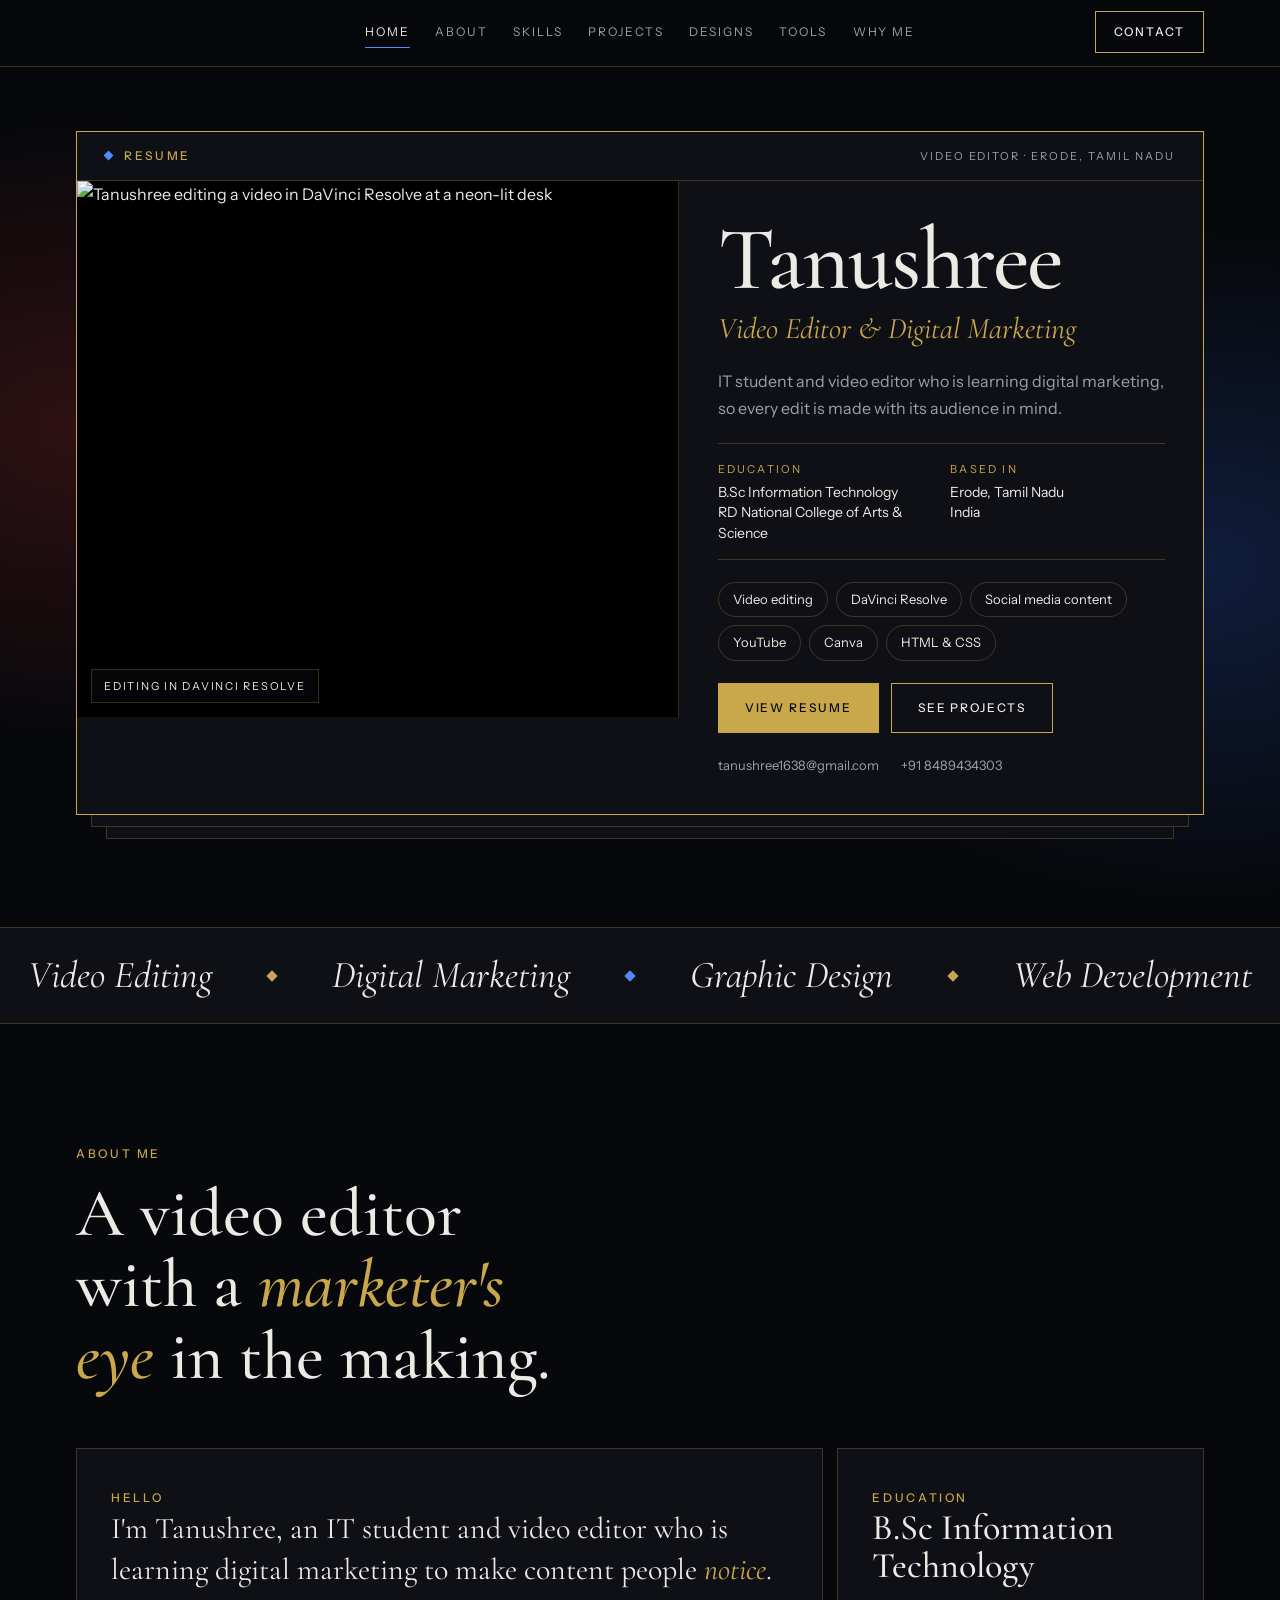
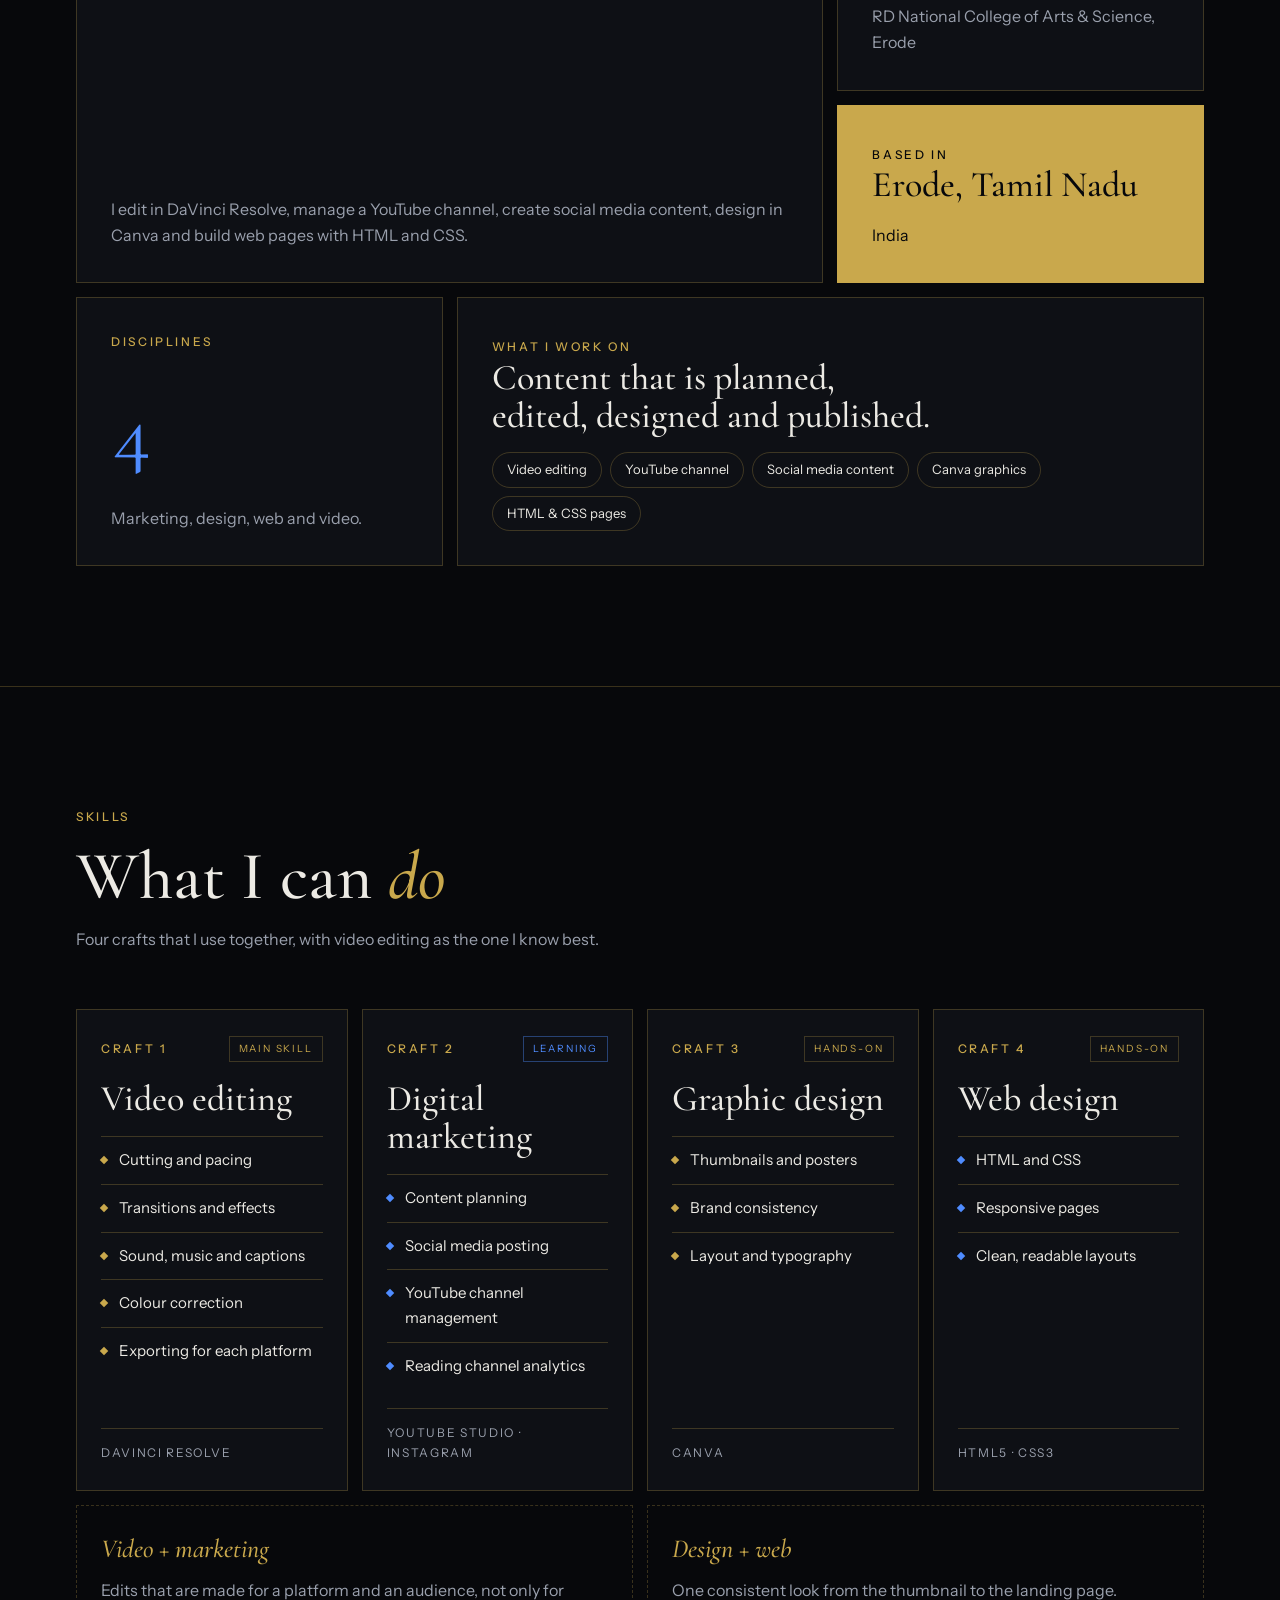
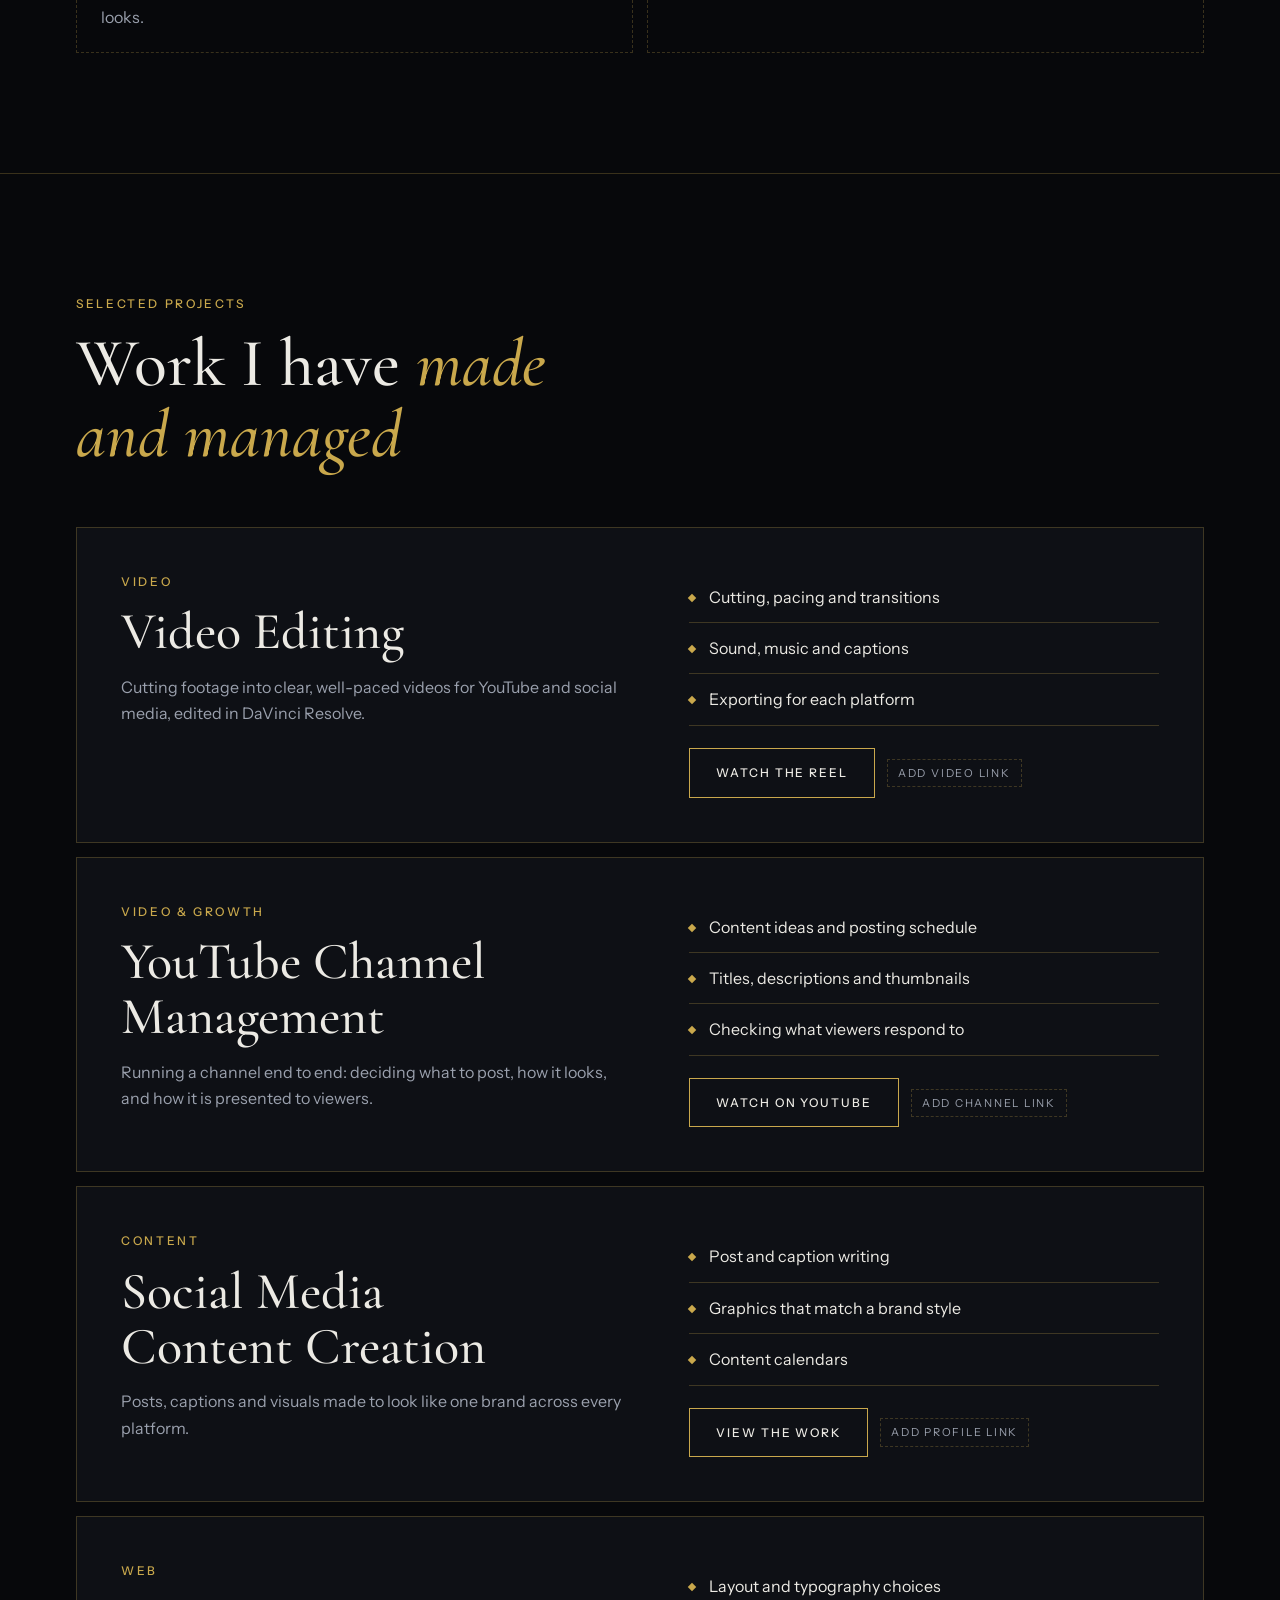
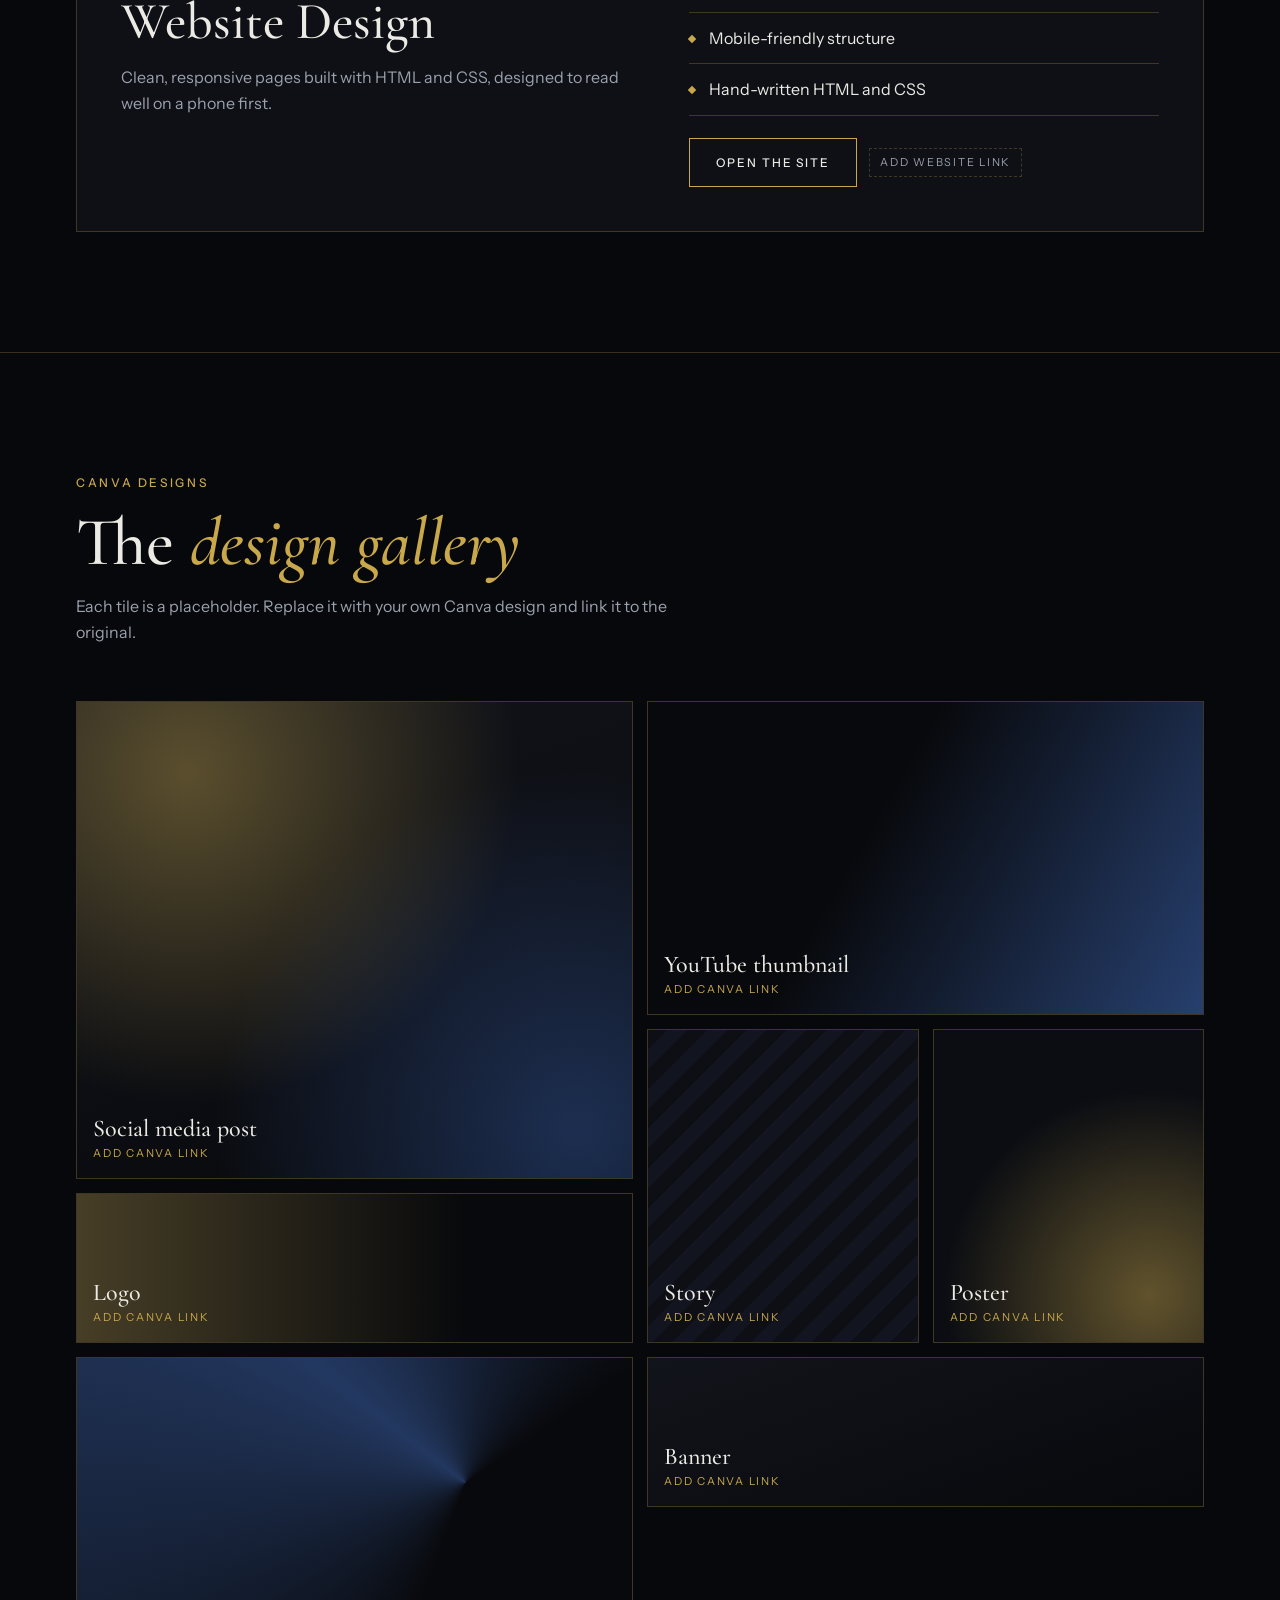
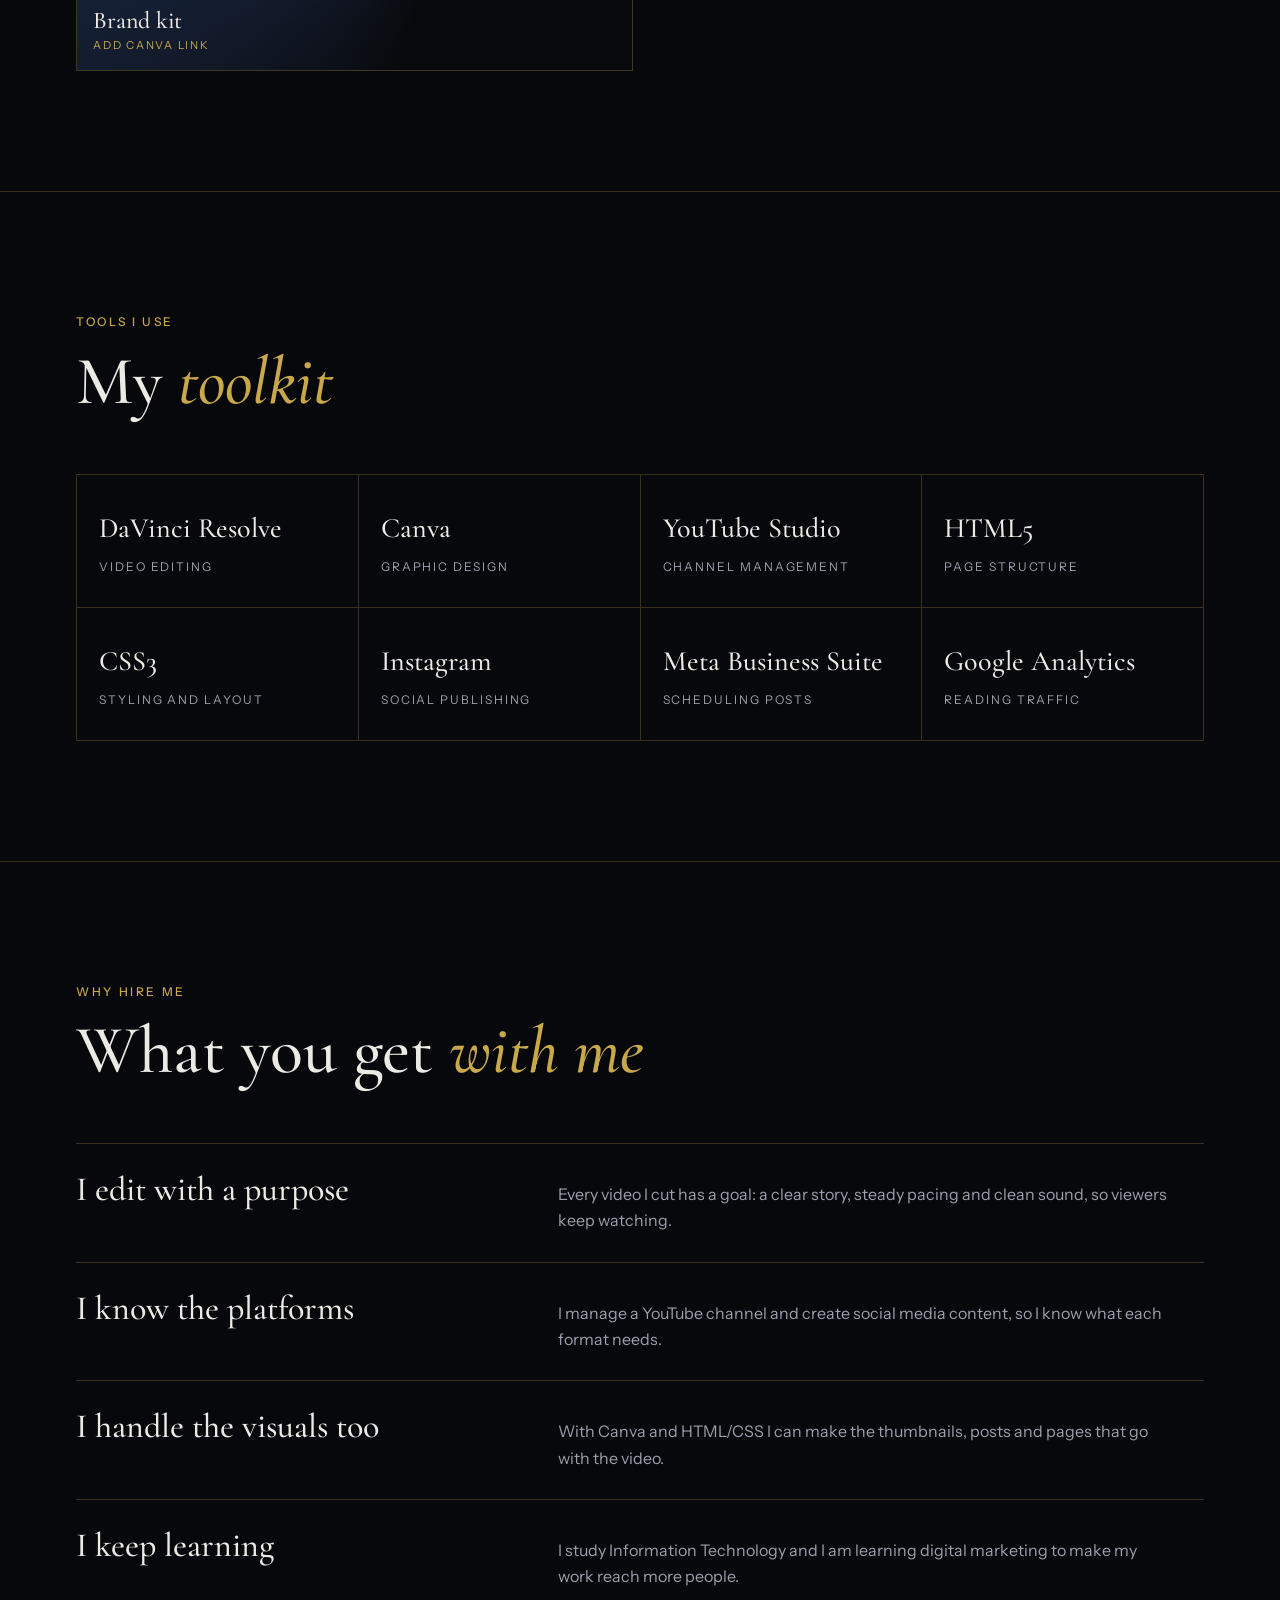
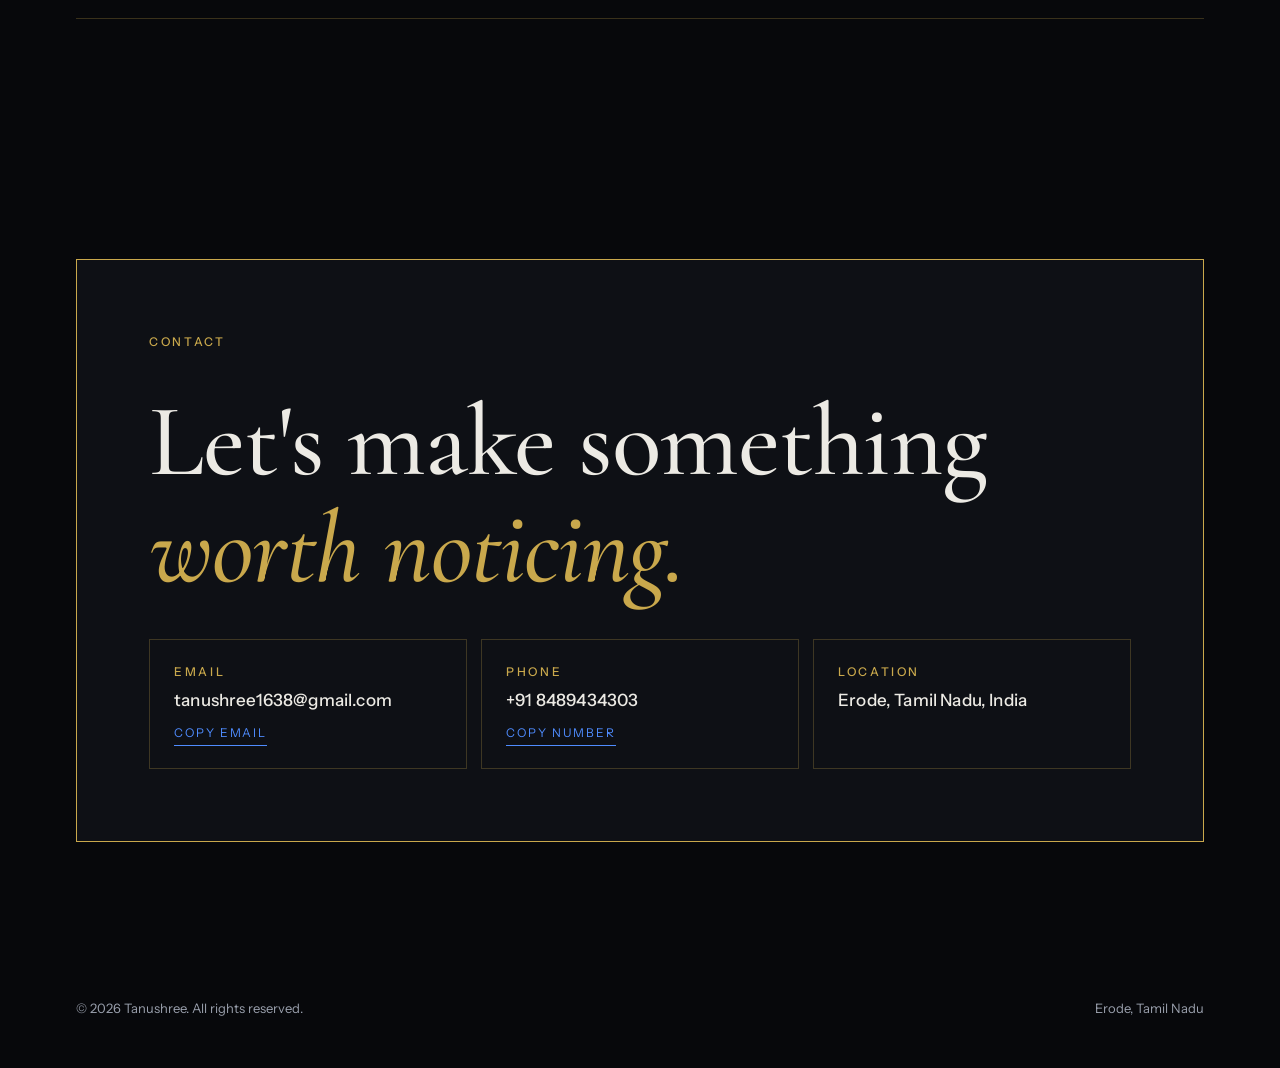
==== commit 46ee8b88: "Add files via upload" ====
--- a/index.html
+++ b/index.html
@@ -1,837 +1,720 @@
-<!DOCTYPE html>
-<html lang="en">
-<head>
-<meta charset="UTF-8">
-<meta name="viewport" content="width=device-width, initial-scale=1.0">
-<title>Tanushree R.S — Digital Marketing Portfolio</title>
-<meta name="description" content="Tanushree R.S — Digital Marketing, SEO, Social Media &amp; Content Creation Portfolio">
-
+<!doctype html><html><head><meta charset=utf8><meta name=viewport content="width=device-width,initial-scale=1,viewport-fit=cover"><style>:root{color-scheme:light;box-sizing:border-box;padding-top:env(safe-area-inset-top,0px);padding-bottom:env(safe-area-inset-bottom,0px)}html{scroll-padding-top:env(safe-area-inset-top,0px)}body{margin:0;padding:0;font:14px -apple-system,BlinkMacSystemFont,sans-serif;background:#fff;color:#000}img{max-width:100%}[hidden]:not([hidden=until-found i]){display:none!important}</style></head><body>
+<title>Tanushree Portfolio</title>
+<meta name="claude:viewport-fit-sides" content="cover">
 <link rel="preconnect" href="https://fonts.googleapis.com">
 <link rel="preconnect" href="https://fonts.gstatic.com" crossorigin>
-<link href="https://fonts.googleapis.com/css2?family=Cormorant+Garamond:ital,wght@0,300;0,400;0,500;0,600;1,400;1,500&family=Instrument+Sans:wght@400;500;600&display=swap" rel="stylesheet">
-<link rel="stylesheet" href="https://cdnjs.cloudflare.com/ajax/libs/font-awesome/6.5.1/css/all.min.css">
-
+<link rel="stylesheet" href="https://fonts.googleapis.com/css2?family=Cormorant+Garamond:ital,wght@0,400;0,500;0,600;1,400;1,500&family=Instrument+Sans:wght@400;500;600&display=swap">
 <style>
-/* ============ TOKENS ============ */
-:root{
-  --ink:#0a0908;
-  --ink-2:#121110;
-  --ink-3:#1a1815;
-  --paper:#f6f2e8;
-  --paper-dim:#c9c2b0;
-  --gold:#c9a84c;
-  --gold-bright:#e6c869;
-  --bronze:#8b6f3d;
-  --hair:rgba(201,168,76,0.22);
-  --glass:rgba(246,242,232,0.045);
-  --glass-brd:rgba(201,168,76,0.18);
-  --serif:'Cormorant Garamond', serif;
-  --sans:'Instrument Sans', sans-serif;
-  --ease:cubic-bezier(.22,1,.36,1);
+/* Layout concept: the intro is a stacked resume sheet with the editing-desk photo as its main image. Gold carries the typography, electric blue (taken from the photo's neon) carries interaction and atmosphere. */
+:root {
+  --ink: #07080b;
+  --ink-2: #0e1015;
+  --ink-3: #151821;
+  --paper: #eceae4;
+  --paper-dim: #9aa0ad;
+  --gold: #c9a84c;
+  --gold-soft: rgba(201, 168, 76, 0.14);
+  --line: rgba(201, 168, 76, 0.26);
+  --blue: #4f8cff;
+  --blue-soft: rgba(79, 140, 255, 0.12);
+  --blue-line: rgba(79, 140, 255, 0.4);
+  --red-glow: rgba(255, 59, 59, 0.16);
+  --blue-glow: rgba(46, 110, 255, 0.2);
+  --display: "Cormorant Garamond", "Cormorant", Georgia, "Times New Roman", serif;
+  --body: "Instrument Sans", "Helvetica Neue", Arial, sans-serif;
+  color-scheme: dark;
 }
-*{margin:0;padding:0;box-sizing:border-box;}
-html{scroll-behavior:smooth;}
-body{
-  background:var(--ink);
-  color:var(--paper);
-  font-family:var(--sans);
-  overflow-x:hidden;
-  cursor:none;
+* { box-sizing: border-box; }
+html { scroll-behavior: smooth; }
+body {
+  margin: 0;
+  background: var(--ink);
+  color: var(--paper);
+  font-family: var(--body);
+  font-size: 16px;
+  line-height: 1.65;
+  -webkit-font-smoothing: antialiased;
 }
-@media (max-width:900px){ body{cursor:auto;} }
-::selection{background:var(--gold);color:var(--ink);}
-a{color:inherit;text-decoration:none;}
-button{font-family:inherit;cursor:none;}
-@media (max-width:900px){ button{cursor:pointer;} }
-img{max-width:100%;display:block;}
-.eyebrow{
-  font-family:var(--sans);
-  font-size:.72rem;
-  letter-spacing:.32em;
-  text-transform:uppercase;
-  color:var(--gold);
-  display:flex;align-items:center;gap:14px;
+body::before { content: ""; position: fixed; inset: 0 0 auto; height: env(safe-area-inset-top, 0px); background: var(--ink); z-index: 60; }
+h1, h2, h3, p, dl, dd { margin: 0; }
+h1, h2, h3 { font-family: var(--display); font-weight: 500; line-height: 1.05; text-wrap: balance; }
+a { color: inherit; text-decoration: none; }
+:focus-visible { outline: 2px solid var(--blue); outline-offset: 3px; }
+section[id] { scroll-margin-top: 84px; }
+.wrap { max-width: 1160px; margin: 0 auto; padding-left: max(16px, env(safe-area-inset-left, 0px)); padding-right: max(16px, env(safe-area-inset-right, 0px)); }
+
+.label { font-size: 12px; letter-spacing: 0.22em; text-transform: uppercase; color: var(--gold); font-weight: 500; }
+.sec { padding-block: clamp(64px, 10vw, 120px); }
+.sec-head { display: flex; flex-direction: column; gap: 14px; margin-bottom: clamp(32px, 5vw, 56px); max-width: 720px; }
+.sec-head h2 { font-size: clamp(38px, 6vw, 68px); }
+.sec-head h2 em { font-style: italic; color: var(--gold); }
+.sec-head p { color: var(--paper-dim); max-width: 56ch; }
+.rule { height: 1px; background: var(--line); border: 0; margin: 0; }
+
+/* header: clean menu, no logo, no clock */
+.top { position: sticky; top: env(safe-area-inset-top, 0px); z-index: 50; background: rgba(7, 8, 11, 0.9); backdrop-filter: blur(12px); border-bottom: 1px solid var(--line); }
+.bar { display: grid; grid-template-columns: 1fr auto 1fr; align-items: center; height: 64px; gap: 16px; }
+.bar-r { justify-self: end; }
+.nav { display: flex; gap: clamp(14px, 2vw, 28px); }
+.nav a { font-size: 12px; letter-spacing: 0.16em; text-transform: uppercase; color: var(--paper-dim); position: relative; padding-block: 8px; transition: color 0.25s; }
+.nav a::after { content: ""; position: absolute; left: 0; bottom: 2px; height: 1px; width: 100%; background: var(--blue); transform: scaleX(0); transform-origin: left; transition: transform 0.3s; }
+.nav a:hover, .nav a.on { color: var(--paper); }
+.nav a:hover::after, .nav a.on::after { transform: scaleX(1); }
+.burger { display: none; background: none; border: 1px solid var(--line); color: var(--paper); font: inherit; font-size: 12px; letter-spacing: 0.16em; text-transform: uppercase; padding: 9px 14px; cursor: pointer; }
+.prog { height: 2px; }
+.prog i { display: block; height: 100%; transform-origin: left; transform: scaleX(0); background: linear-gradient(90deg, var(--blue), var(--gold)); }
+.drawer { border-top: 1px solid var(--line); background: var(--ink); }
+.drawer .wrap { display: grid; padding-block: 8px 16px; }
+.drawer a { padding: 12px 0; border-bottom: 1px solid var(--line); font-family: var(--display); font-size: 26px; }
+
+/* buttons */
+.btn { display: inline-flex; align-items: center; gap: 10px; padding: 14px 26px; border: 1px solid var(--gold); font-size: 12px; letter-spacing: 0.16em; text-transform: uppercase; font-weight: 500; cursor: pointer; background: transparent; color: var(--paper); font-family: var(--body); transition: background 0.3s, color 0.3s, border-color 0.3s; }
+.btn.sm { padding: 10px 18px; }
+.btn.solid { background: var(--gold); color: var(--ink); }
+.btn:hover { background: var(--gold); color: var(--ink); }
+.btn.solid:hover { background: var(--paper); border-color: var(--paper); }
+
+/* hero: resume sheet */
+.hero { position: relative; padding-block: clamp(32px, 5vw, 64px) clamp(48px, 7vw, 88px); }
+.hero::before { content: ""; position: absolute; inset: 0; pointer-events: none; background: radial-gradient(620px 440px at 6% 42%, var(--red-glow), transparent 70%), radial-gradient(660px 480px at 94% 58%, var(--blue-glow), transparent 70%); }
+.hero .wrap { position: relative; }
+.stack { position: relative; padding-bottom: 24px; }
+.stack::before, .stack::after { content: ""; position: absolute; bottom: 0; border: 1px solid var(--line); background: var(--ink-2); }
+.stack::before { left: 30px; right: 30px; top: 40px; }
+.stack::after { left: 15px; right: 15px; top: 20px; bottom: 12px; }
+.sheet { position: relative; z-index: 1; background: var(--ink-2); border: 1px solid var(--gold); animation: rise 0.9s cubic-bezier(.2, .7, .2, 1) both; }
+@keyframes rise { from { transform: translateY(24px); } to { transform: none; } }
+.sheet-head { display: flex; justify-content: space-between; align-items: center; gap: 12px; flex-wrap: wrap; padding: 14px clamp(18px, 3vw, 28px); border-bottom: 1px solid var(--line); }
+.sheet-head .label { display: inline-flex; align-items: center; gap: 12px; }
+.sheet-head .label::before { content: ""; width: 7px; height: 7px; background: var(--blue); transform: rotate(45deg); }
+.sheet-head .meta { font-size: 11px; letter-spacing: 0.18em; text-transform: uppercase; color: var(--paper-dim); }
+.sheet-body { display: grid; grid-template-columns: minmax(0, 1.15fr) minmax(0, 1fr); grid-template-rows: auto 1fr; grid-template-areas: "photo ident" "photo details"; }
+.photo { grid-area: photo; position: relative; margin: 0; aspect-ratio: 1200 / 1068; border-right: 1px solid var(--line); background: #000; overflow: hidden; }
+.photo img { position: absolute; inset: 0; width: 100%; height: 100%; object-fit: cover; object-position: 68% 50%; }
+.photo figcaption { position: absolute; left: 14px; bottom: 14px; max-width: calc(100% - 28px); padding: 7px 12px; font-size: 11px; letter-spacing: 0.16em; text-transform: uppercase; background: rgba(7, 8, 11, 0.72); backdrop-filter: blur(6px); border: 1px solid var(--line); color: var(--paper); }
+.ident { grid-area: ident; padding: clamp(22px, 3vw, 40px) clamp(22px, 3vw, 40px) 0; min-width: 0; }
+.details { grid-area: details; padding: 22px clamp(22px, 3vw, 40px) clamp(22px, 3vw, 40px); display: flex; flex-direction: column; gap: 22px; min-width: 0; }
+.ident h1 { font-size: clamp(52px, 7vw, 96px); letter-spacing: -0.02em; line-height: 0.92; }
+.role { font-family: var(--display); font-style: italic; color: var(--gold); font-size: clamp(22px, 2.4vw, 30px); line-height: 1.15; margin-top: 10px; }
+.profile { color: var(--paper-dim); max-width: 46ch; }
+.facts { display: grid; grid-template-columns: repeat(2, minmax(0, 1fr)); gap: 18px; border-block: 1px solid var(--line); padding-block: 16px; }
+.facts dt { font-size: 11px; letter-spacing: 0.2em; text-transform: uppercase; color: var(--gold); margin-bottom: 4px; }
+.facts dd { font-size: 14px; line-height: 1.45; }
+.chips { display: flex; flex-wrap: wrap; gap: 8px; }
+.chip { border: 1px solid var(--line); padding: 6px 14px; font-size: 13px; color: var(--paper); border-radius: 999px; transition: border-color 0.25s, background 0.25s; }
+.chip:hover { border-color: var(--blue-line); background: var(--blue-soft); }
+.cta { display: flex; gap: 12px; flex-wrap: wrap; }
+.reach { display: flex; gap: 8px 22px; flex-wrap: wrap; font-size: 13px; color: var(--paper-dim); }
+.reach span { overflow-wrap: anywhere; }
+
+/* marquee */
+.marquee { border-block: 1px solid var(--line); overflow: hidden; background: var(--ink-2); }
+.marquee .track { display: flex; width: max-content; animation: slide 40s linear infinite; }
+.marquee span { font-family: var(--display); font-style: italic; font-size: clamp(24px, 3.4vw, 38px); padding: 16px 28px; white-space: nowrap; color: var(--paper); display: inline-flex; align-items: center; gap: 56px; }
+.marquee span::after { content: ""; width: 8px; height: 8px; background: var(--gold); transform: rotate(45deg); }
+.marquee span:nth-child(even)::after { background: var(--blue); }
+@keyframes slide { to { transform: translateX(-50%); } }
+
+/* pointer spotlight on cards */
+.glow { position: relative; }
+.glow::after { content: ""; position: absolute; inset: 0; pointer-events: none; opacity: 0; transition: opacity 0.3s; background: radial-gradient(340px circle at var(--mx, 50%) var(--my, 50%), rgba(79, 140, 255, 0.11), transparent 62%); }
+.glow:hover::after { opacity: 1; }
+
+/* bento */
+.bento { display: grid; grid-template-columns: repeat(6, minmax(0, 1fr)); gap: 14px; }
+.cell { position: relative; border: 1px solid var(--line); background: var(--ink-2); padding: clamp(22px, 3vw, 34px); display: flex; flex-direction: column; justify-content: space-between; gap: 18px; min-width: 0; }
+.cell .label { margin-bottom: 4px; }
+.cell h3 { font-size: clamp(26px, 3vw, 36px); }
+.cell p { color: var(--paper-dim); }
+.c-bio { grid-column: span 4; grid-row: span 2; }
+.c-bio p { font-family: var(--display); font-size: clamp(22px, 2.6vw, 30px); line-height: 1.35; color: var(--paper); }
+.c-bio p em { color: var(--gold); }
+.c-bio p.sub { font-family: var(--body); font-size: 16px; color: var(--paper-dim); line-height: 1.65; }
+.c-edu { grid-column: span 2; }
+.c-loc { grid-column: span 2; background: var(--gold); color: var(--ink); border-color: var(--gold); }
+.c-loc .label, .c-loc p { color: var(--ink); }
+.c-stat { grid-column: span 2; }
+.c-stat .num { font-family: var(--display); font-size: clamp(56px, 7vw, 84px); line-height: 1; color: var(--blue); font-variant-numeric: tabular-nums; }
+.c-focus { grid-column: span 4; }
+
+/* skills */
+.skills { display: grid; grid-template-columns: repeat(4, minmax(0, 1fr)); gap: 14px; }
+.skill { position: relative; border: 1px solid var(--line); background: var(--ink-2); padding: 26px 24px 28px; display: flex; flex-direction: column; gap: 18px; min-width: 0; transition: border-color 0.3s; }
+.skill:hover { border-color: var(--blue-line); }
+.skill .top-row { display: flex; justify-content: space-between; align-items: center; gap: 10px; }
+.skill .state { font-size: 10px; letter-spacing: 0.18em; text-transform: uppercase; padding: 4px 9px; border: 1px solid var(--line); color: var(--gold); white-space: nowrap; }
+.skill .state.learn { color: var(--blue); border-color: var(--blue-line); }
+.skill h3 { font-size: clamp(28px, 3vw, 36px); }
+.skill ul { list-style: none; margin: 0; padding: 0; display: grid; }
+.skill li { padding: 11px 0; border-top: 1px solid var(--line); font-size: 15px; display: flex; gap: 12px; align-items: baseline; }
+.skill li::before { content: ""; width: 6px; height: 6px; background: var(--gold); transform: rotate(45deg); flex: none; position: relative; top: -2px; }
+.skill.m li::before { background: var(--blue); }
+.skill .tool-line { margin-top: auto; padding-top: 14px; border-top: 1px solid var(--line); font-size: 12px; letter-spacing: 0.14em; text-transform: uppercase; color: var(--paper-dim); }
+.meet { margin-top: 14px; display: grid; grid-template-columns: repeat(2, minmax(0, 1fr)); gap: 14px; }
+.meet div { border: 1px dashed var(--line); padding: 22px 24px; display: flex; flex-direction: column; gap: 6px; }
+.meet b { font-family: var(--display); font-weight: 500; font-size: 26px; color: var(--gold); font-style: italic; }
+.meet span { color: var(--paper-dim); }
+
+/* projects */
+.proj-list { display: grid; gap: 14px; }
+.proj { position: relative; display: grid; grid-template-columns: minmax(0, 1.1fr) minmax(0, 1fr); gap: clamp(20px, 4vw, 56px); border: 1px solid var(--line); background: var(--ink-2); padding: clamp(24px, 4vw, 44px); transition: border-color 0.3s; }
+.proj:hover { border-color: var(--blue-line); }
+.proj .kind { margin-bottom: 14px; display: block; }
+.proj h3 { font-size: clamp(32px, 4.2vw, 52px); margin-bottom: 14px; }
+.proj p { color: var(--paper-dim); max-width: 46ch; }
+.proj .detail { display: flex; flex-direction: column; justify-content: space-between; gap: 22px; min-width: 0; }
+.proj ul { list-style: none; margin: 0; padding: 0; display: grid; }
+.proj li { padding: 12px 0; border-bottom: 1px solid var(--line); display: flex; align-items: baseline; gap: 14px; }
+.proj li::before { content: ""; width: 6px; height: 6px; background: var(--gold); transform: rotate(45deg); flex: none; position: relative; top: -2px; }
+.link-row { display: flex; align-items: center; gap: 12px; flex-wrap: wrap; }
+.tag { font-size: 11px; letter-spacing: 0.16em; text-transform: uppercase; color: var(--paper-dim); border: 1px dashed var(--line); padding: 4px 10px; }
+
+/* gallery */
+.gallery { display: grid; grid-template-columns: repeat(4, minmax(0, 1fr)); grid-auto-rows: 150px; gap: 14px; }
+.tile { position: relative; border: 1px solid var(--line); overflow: hidden; display: flex; align-items: flex-end; padding: 16px; background: var(--ink-2); transition: border-color 0.3s; }
+.tile::before { content: ""; position: absolute; inset: 0; background: var(--bgimg); transition: transform 0.6s cubic-bezier(.2, .7, .2, 1); }
+.tile:hover { border-color: var(--blue-line); }
+.tile:hover::before { transform: scale(1.05); }
+.tile .cap { position: relative; z-index: 1; display: flex; flex-direction: column; gap: 2px; }
+.tile .cap b { font-family: var(--display); font-weight: 500; font-size: 24px; line-height: 1.1; }
+.tile .cap span { font-size: 11px; letter-spacing: 0.16em; text-transform: uppercase; color: var(--gold); }
+.t1 { grid-column: span 2; grid-row: span 3; --bgimg: radial-gradient(circle at 20% 15%, rgba(201,168,76,.4), transparent 55%), radial-gradient(circle at 90% 90%, rgba(79,140,255,.28), transparent 55%), linear-gradient(160deg, #12141b, #08090c); }
+.t2 { grid-column: span 2; grid-row: span 2; --bgimg: linear-gradient(120deg, #08090c 40%, rgba(79,140,255,.38)); }
+.t3 { grid-column: span 1; grid-row: span 2; --bgimg: repeating-linear-gradient(135deg, #0d0f15 0 14px, #121520 14px 28px); }
+.t4 { grid-column: span 1; grid-row: span 2; --bgimg: radial-gradient(circle at 80% 85%, rgba(201,168,76,.45), transparent 60%), #0b0d12; }
+.t5 { grid-column: span 2; grid-row: span 1; --bgimg: linear-gradient(90deg, rgba(201,168,76,.3), #08090c 70%); }
+.t6 { grid-column: span 2; grid-row: span 2; --bgimg: conic-gradient(from 200deg at 70% 40%, #08090c, rgba(79,140,255,.32), #08090c 60%); }
+.t7 { grid-column: span 2; grid-row: span 1; --bgimg: linear-gradient(160deg, #12141b, #08090c); }
+
+/* tools */
+.tools { display: grid; grid-template-columns: repeat(4, minmax(0, 1fr)); border-top: 1px solid var(--line); border-left: 1px solid var(--line); }
+.tool { position: relative; border-right: 1px solid var(--line); border-bottom: 1px solid var(--line); padding: 30px 22px; display: flex; flex-direction: column; gap: 6px; transition: background 0.3s; }
+.tool:hover { background: var(--blue-soft); }
+.tool b { font-family: var(--display); font-weight: 500; font-size: 28px; }
+.tool span { font-size: 12px; letter-spacing: 0.16em; text-transform: uppercase; color: var(--paper-dim); }
+
+/* why */
+.why { border-top: 1px solid var(--line); }
+.why-row { display: grid; grid-template-columns: minmax(0, 0.8fr) minmax(0, 1.2fr); gap: clamp(16px, 4vw, 56px); padding: 28px 0; border-bottom: 1px solid var(--line); align-items: baseline; }
+.why-row h3 { font-size: clamp(26px, 3vw, 34px); }
+.why-row p { color: var(--paper-dim); max-width: 56ch; }
+
+/* contact */
+.contact { border: 1px solid var(--gold); background: var(--ink-2); padding: clamp(28px, 6vw, 72px); display: grid; gap: 36px; }
+.contact h2 { font-size: clamp(44px, 8vw, 104px); letter-spacing: -0.01em; }
+.contact h2 em { color: var(--gold); }
+.cards { display: grid; grid-template-columns: repeat(3, minmax(0, 1fr)); gap: 14px; }
+.card { border: 1px solid var(--line); padding: 22px 24px; display: flex; flex-direction: column; gap: 8px; min-width: 0; }
+.card .val { font-family: var(--body); font-size: 17px; font-weight: 500; letter-spacing: 0.01em; line-height: 1.4; overflow-wrap: anywhere; user-select: all; }
+.copy { align-self: flex-start; background: none; border: 0; border-bottom: 1px solid var(--blue); color: var(--blue); font: inherit; font-size: 12px; letter-spacing: 0.16em; text-transform: uppercase; padding: 2px 0; cursor: pointer; }
+.socials { display: flex; gap: 22px; flex-wrap: wrap; }
+.socials a { font-size: 13px; letter-spacing: 0.16em; text-transform: uppercase; border-bottom: 1px solid var(--line); padding-bottom: 4px; transition: border-color 0.25s, color 0.25s; }
+.socials a:hover { border-color: var(--blue); color: var(--blue); }
+footer { padding-block: 36px 48px; display: flex; justify-content: space-between; gap: 16px; flex-wrap: wrap; font-size: 13px; color: var(--paper-dim); }
+
+/* reveal: content stays visible, only position settles */
+.rv { transform: translateY(28px); transition: transform 0.9s cubic-bezier(.2, .7, .2, 1); }
+.rv.in { transform: none; }
+
+@media (max-width: 900px) {
+  .bar { grid-template-columns: 1fr 1fr; }
+  .nav { display: none; }
+  .burger { display: inline-flex; }
+  .sheet-body { grid-template-columns: minmax(0, 1fr); grid-template-rows: auto; grid-template-areas: "ident" "photo" "details"; }
+  .ident { padding-bottom: 22px; }
+  .photo { aspect-ratio: auto; height: min(68vw, 460px); border-right: 0; border-block: 1px solid var(--line); }
+  .photo img { object-position: 70% 55%; }
+  .c-bio, .c-focus { grid-column: span 6; }
+  .c-edu, .c-loc, .c-stat { grid-column: span 3; }
+  .proj { grid-template-columns: minmax(0, 1fr); }
+  .gallery { grid-template-columns: repeat(2, minmax(0, 1fr)); grid-auto-rows: 130px; }
+  .t1, .t2, .t3, .t4, .t5, .t6, .t7 { grid-column: span 1; grid-row: span 2; }
+  .t1, .t6 { grid-column: span 2; }
+  .skills { grid-template-columns: repeat(2, minmax(0, 1fr)); }
+  .why-row { grid-template-columns: minmax(0, 1fr); gap: 8px; }
+  .tools { grid-template-columns: repeat(2, minmax(0, 1fr)); }
+  .cards { grid-template-columns: minmax(0, 1fr); }
 }
-.eyebrow::before{content:'';width:32px;height:1px;background:var(--gold);}
-.section{position:relative;padding:150px 8vw;}
-@media (max-width:768px){ .section{padding:90px 6vw;} }
-@media (max-width:480px){ .section{padding:70px 5.5vw;} }
-.section-head{max-width:640px;margin-bottom:70px;}
-.section-title{
-  font-family:var(--serif);
-  font-weight:400;
-  font-size:clamp(2.4rem,5vw,4rem);
-  line-height:1.05;
-  margin-top:18px;
-  color:var(--paper);
+@media (max-width: 560px) {
+  .c-edu, .c-loc, .c-stat { grid-column: span 6; }
+  .skills, .meet, .why-row { grid-template-columns: minmax(0, 1fr); }
+  .why-row { gap: 8px; }
+  .btn { padding: 13px 20px; }
+  .btn.sm { padding: 10px 16px; }
+  .facts { grid-template-columns: minmax(0, 1fr); }
 }
-.section-title em{font-style:italic;color:var(--gold);font-weight:400;}
-.section-sub{
-  margin-top:20px;font-size:1rem;line-height:1.75;color:var(--paper-dim);font-weight:400;max-width:520px;
+@media (prefers-reduced-motion: reduce) {
+  html { scroll-behavior: auto; }
+  .marquee .track, .sheet { animation: none; }
+  .rv { transform: none; transition: none; }
 }
-.reveal{opacity:0;transform:translateY(36px);transition:opacity 1s var(--ease), transform 1s var(--ease);}
-.reveal.in{opacity:1;transform:translateY(0);}
-.gold-btn{
-  position:relative;display:inline-flex;align-items:center;gap:12px;
-  padding:16px 32px;border:1px solid var(--gold);background:transparent;color:var(--paper);
-  font-family:var(--sans);font-size:.82rem;letter-spacing:.12em;text-transform:uppercase;
-  border-radius:2px;overflow:hidden;transition:color .5s var(--ease),border-color .5s var(--ease);
-}
-.gold-btn span{position:relative;z-index:2;}
-.gold-btn i{position:relative;z-index:2;font-size:.75rem;transition:transform .4s var(--ease);}
-.gold-btn::before{
-  content:'';position:absolute;inset:0;background:var(--gold);
-  transform:translateX(-102%);transition:transform .5s var(--ease);z-index:1;
-}
-.gold-btn:hover{color:var(--ink);}
-.gold-btn:hover::before{transform:translateX(0);}
-.gold-btn:hover i{transform:translateX(4px);}
-.ghost-btn{
-  padding:16px 30px;border:1px solid var(--hair);color:var(--paper-dim);
-  font-size:.82rem;letter-spacing:.12em;text-transform:uppercase;border-radius:2px;
-  transition:border-color .4s, color .4s;
-}
-.ghost-btn:hover{border-color:var(--gold);color:var(--gold);}
-
-/* ============ CUSTOM CURSOR ============ */
-.cursor-dot,.cursor-ring{
-  position:fixed;top:0;left:0;pointer-events:none;z-index:9999;
-  border-radius:50%;transform:translate(-50%,-50%);
-}
-.cursor-dot{width:5px;height:5px;background:var(--gold);}
-.cursor-ring{width:34px;height:34px;border:1px solid var(--gold);transition:width .3s var(--ease),height .3s var(--ease),opacity .3s;}
-.cursor-ring.hover{width:60px;height:60px;background:rgba(201,168,76,0.08);}
-@media (max-width:900px){ .cursor-dot,.cursor-ring{display:none;} }
-
-/* ============ LOADER ============ */
-#loader{
-  position:fixed;inset:0;background:var(--ink);z-index:10000;
-  display:flex;flex-direction:column;align-items:center;justify-content:center;gap:22px;
-  transition:opacity .8s var(--ease), visibility .8s var(--ease);
-}
-#loader.hide{opacity:0;visibility:hidden;}
-.loader-dot{
-  width:6px;height:6px;border-radius:50%;background:var(--gold);
-  box-shadow:0 0 12px 2px rgba(201,168,76,.6);
-  animation:loaderPulse 1.4s ease-in-out infinite;
-}
-@keyframes loaderPulse{0%,100%{transform:scale(1);opacity:.7;}50%{transform:scale(1.6);opacity:1;}}
-.loader-ring{width:86px;height:86px;border-radius:50%;border:1px solid var(--hair);position:relative;display:flex;align-items:center;justify-content:center;}
-.loader-ring svg{position:absolute;inset:0;transform:rotate(-90deg);}
-.loader-ring circle{fill:none;stroke:var(--gold);stroke-width:1;stroke-dasharray:251;stroke-dashoffset:251;transition:stroke-dashoffset .2s linear;}
-.loader-pct{font-size:.75rem;letter-spacing:.2em;color:var(--paper-dim);}
-
-/* ============ SCROLL PROGRESS ============ */
-.scroll-progress{position:fixed;top:0;left:0;right:0;height:2px;z-index:950;background:transparent;}
-.scroll-progress-bar{height:100%;width:0%;background:linear-gradient(90deg,var(--bronze),var(--gold));transition:width .1s linear;}
-
-/* ============ PARTICLE CANVAS ============ */
-#particles{position:fixed;inset:0;z-index:0;pointer-events:none;opacity:.5;}
-
-/* ============ NAVBAR ============ */
-nav{
-  position:fixed;top:0;left:0;right:0;z-index:900;
-  display:flex;align-items:center;justify-content:center;
-  padding:26px 8vw;transition:padding .4s var(--ease), background .4s var(--ease), border-color .4s var(--ease);
-  border-bottom:1px solid transparent;
-}
-nav.scrolled{
-  padding:16px 8vw;background:rgba(10,9,8,0.78);backdrop-filter:blur(16px);
-  border-bottom:1px solid var(--hair);
-}
-.logo{font-family:var(--serif);font-size:1.4rem;letter-spacing:.03em;color:var(--paper);}
-.logo em{color:var(--gold);font-style:italic;}
-.nav-links{display:flex;gap:44px;list-style:none;}
-.nav-links a{
-  font-size:.78rem;letter-spacing:.14em;text-transform:uppercase;color:var(--paper-dim);
-  position:relative;padding-bottom:4px;transition:color .3s;
-}
-.nav-links a::after{
-  content:'';position:absolute;left:0;bottom:0;width:0;height:1px;background:var(--gold);transition:width .4s var(--ease);
-}
-.nav-links a:hover{color:var(--paper);}
-.nav-links a:hover::after{width:100%;}
-.nav-toggle{display:none;flex-direction:column;gap:5px;background:none;border:none;z-index:901;position:absolute;right:8vw;top:50%;transform:translateY(-50%);}
-.nav-toggle span{width:24px;height:1px;background:var(--gold);}
-@media (max-width:900px){
-  .nav-links{
-    position:fixed;inset:0;background:var(--ink);flex-direction:column;align-items:center;justify-content:center;gap:32px;
-    transform:translateY(-100%);transition:transform .5s var(--ease);
+</style>
+
+<header class="top">
+  <div class="wrap bar">
+    <div class="bar-l">
+      <button class="burger" id="burger" aria-expanded="false" aria-controls="drawer">Menu</button>
+    </div>
+    <nav class="nav" aria-label="Main">
+      <a href="#home" data-go="home">Home</a>
+      <a href="#about" data-go="about">About</a>
+      <a href="#skills" data-go="skills">Skills</a>
+      <a href="#projects" data-go="projects">Projects</a>
+      <a href="#designs" data-go="designs">Designs</a>
+      <a href="#tools" data-go="tools">Tools</a>
+      <a href="#why" data-go="why">Why Me</a>
+    </nav>
+    <div class="bar-r"><a class="btn sm" href="#contact" data-go="contact">Contact</a></div>
+  </div>
+  <div class="prog" aria-hidden="true"><i id="prog"></i></div>
+  <div class="drawer" id="drawer" hidden>
+    <div class="wrap">
+      <a href="#home" data-go="home">Home</a>
+      <a href="#about" data-go="about">About</a>
+      <a href="#skills" data-go="skills">Skills</a>
+      <a href="#projects" data-go="projects">Projects</a>
+      <a href="#designs" data-go="designs">Designs</a>
+      <a href="#tools" data-go="tools">Tools</a>
+      <a href="#why" data-go="why">Why Me</a>
+      <a href="#contact" data-go="contact">Contact</a>
+    </div>
+  </div>
+</header>
+
+<main>
+  <section class="hero" id="home">
+    <div class="wrap">
+      <div class="stack">
+        <article class="sheet" aria-label="Resume">
+          <div class="sheet-head">
+            <span class="label">Resume</span>
+            <span class="meta">Video editor &middot; Erode, Tamil Nadu</span>
+          </div>
+          <div class="sheet-body">
+            <div class="ident">
+              <h1>Tanushree</h1>
+              <p class="role">Video Editor &amp; Digital Marketing</p>
+            </div>
+            <figure class="photo">
+              <img src="photo.jpg" alt="Tanushree editing a video in DaVinci Resolve at a neon-lit desk" width="1200" height="1068">
+              <figcaption>Editing in DaVinci Resolve</figcaption>
+            </figure>
+            <div class="details">
+              <p class="profile">IT student and video editor who is learning digital marketing, so every edit is made with its audience in mind.</p>
+              <dl class="facts">
+                <div><dt>Education</dt><dd>B.Sc Information Technology<br>RD National College of Arts &amp; Science</dd></div>
+                <div><dt>Based in</dt><dd>Erode, Tamil Nadu<br>India</dd></div>
+              </dl>
+              <div class="chips">
+                <span class="chip">Video editing</span><span class="chip">DaVinci Resolve</span><span class="chip">Social media content</span><span class="chip">YouTube</span><span class="chip">Canva</span><span class="chip">HTML &amp; CSS</span>
+              </div>
+              <div class="cta">
+                <!-- RESUME: replace href="#" with the link to your resume file -->
+                <a class="btn solid" href="#" data-placeholder>View resume</a>
+                <a class="btn" href="#projects" data-go="projects">See projects</a>
+              </div>
+              <div class="reach"><span>tanushree1638@gmail.com</span><span>+91 8489434303</span></div>
+            </div>
+          </div>
+        </article>
+      </div>
+    </div>
+  </section>
+
+  <div class="marquee" aria-hidden="true">
+    <div class="track">
+      <span>Video Editing</span><span>Digital Marketing</span><span>Graphic Design</span><span>Web Development</span><span>YouTube Growth</span><span>Social Content</span>
+      <span>Video Editing</span><span>Digital Marketing</span><span>Graphic Design</span><span>Web Development</span><span>YouTube Growth</span><span>Social Content</span>
+    </div>
+  </div>
+
+  <section class="sec" id="about">
+    <div class="wrap">
+      <div class="sec-head rv">
+        <span class="label">About me</span>
+        <h2>A video editor with a <em>marketer's eye</em> in the making.</h2>
+      </div>
+      <div class="bento rv">
+        <div class="cell c-bio glow">
+          <div>
+            <span class="label">Hello</span>
+            <p>I'm Tanushree, an IT student and video editor who is learning digital marketing to make content people <em>notice</em>.</p>
+          </div>
+          <p class="sub">I edit in DaVinci Resolve, manage a YouTube channel, create social media content, design in Canva and build web pages with HTML and CSS.</p>
+        </div>
+        <div class="cell c-edu glow">
+          <div>
+            <span class="label">Education</span>
+            <h3>B.Sc Information Technology</h3>
+          </div>
+          <p>RD National College of Arts &amp; Science, Erode</p>
+        </div>
+        <div class="cell c-loc">
+          <div>
+            <span class="label">Based in</span>
+            <h3>Erode, Tamil Nadu</h3>
+          </div>
+          <p>India</p>
+        </div>
+        <div class="cell c-stat glow">
+          <span class="label">Disciplines</span>
+          <div class="num" data-count="4">4</div>
+          <p>Marketing, design, web and video.</p>
+        </div>
+        <div class="cell c-focus glow">
+          <div>
+            <span class="label">What I work on</span>
+            <h3>Content that is planned, edited, designed and published.</h3>
+          </div>
+          <div class="chips">
+            <span class="chip">Video editing</span><span class="chip">YouTube channel</span><span class="chip">Social media content</span><span class="chip">Canva graphics</span><span class="chip">HTML &amp; CSS pages</span>
+          </div>
+        </div>
+      </div>
+    </div>
+  </section>
+
+  <hr class="rule">
+
+  <section class="sec" id="skills">
+    <div class="wrap">
+      <div class="sec-head rv">
+        <span class="label">Skills</span>
+        <h2>What I can <em>do</em></h2>
+        <p>Four crafts that I use together, with video editing as the one I know best.</p>
+      </div>
+      <div class="skills rv">
+        <article class="skill glow">
+          <div class="top-row"><span class="label">Craft 1</span><span class="state">Main skill</span></div>
+          <h3>Video editing</h3>
+          <ul>
+            <li>Cutting and pacing</li>
+            <li>Transitions and effects</li>
+            <li>Sound, music and captions</li>
+            <li>Colour correction</li>
+            <li>Exporting for each platform</li>
+          </ul>
+          <div class="tool-line">DaVinci Resolve</div>
+        </article>
+        <article class="skill m glow">
+          <div class="top-row"><span class="label">Craft 2</span><span class="state learn">Learning</span></div>
+          <h3>Digital marketing</h3>
+          <ul>
+            <li>Content planning</li>
+            <li>Social media posting</li>
+            <li>YouTube channel management</li>
+            <li>Reading channel analytics</li>
+          </ul>
+          <div class="tool-line">YouTube Studio &middot; Instagram</div>
+        </article>
+        <article class="skill glow">
+          <div class="top-row"><span class="label">Craft 3</span><span class="state">Hands-on</span></div>
+          <h3>Graphic design</h3>
+          <ul>
+            <li>Thumbnails and posters</li>
+            <li>Brand consistency</li>
+            <li>Layout and typography</li>
+          </ul>
+          <div class="tool-line">Canva</div>
+        </article>
+        <article class="skill m glow">
+          <div class="top-row"><span class="label">Craft 4</span><span class="state">Hands-on</span></div>
+          <h3>Web design</h3>
+          <ul>
+            <li>HTML and CSS</li>
+            <li>Responsive pages</li>
+            <li>Clean, readable layouts</li>
+          </ul>
+          <div class="tool-line">HTML5 &middot; CSS3</div>
+        </article>
+      </div>
+      <div class="meet rv">
+        <div><b>Video + marketing</b><span>Edits that are made for a platform and an audience, not only for looks.</span></div>
+        <div><b>Design + web</b><span>One consistent look from the thumbnail to the landing page.</span></div>
+      </div>
+    </div>
+  </section>
+
+  <hr class="rule">
+
+  <section class="sec" id="projects">
+    <div class="wrap">
+      <div class="sec-head rv">
+        <span class="label">Selected projects</span>
+        <h2>Work I have <em>made and managed</em></h2>
+      </div>
+      <div class="proj-list">
+        <article class="proj glow rv">
+          <div>
+            <span class="label kind">Video</span>
+            <h3>Video Editing</h3>
+            <p>Cutting footage into clear, well-paced videos for YouTube and social media, edited in DaVinci Resolve.</p>
+          </div>
+          <div class="detail">
+            <ul>
+              <li>Cutting, pacing and transitions</li>
+              <li>Sound, music and captions</li>
+              <li>Exporting for each platform</li>
+            </ul>
+            <div class="link-row">
+              <a class="btn" href="#" data-placeholder>Watch the reel</a>
+              <span class="tag">Add video link</span>
+            </div>
+          </div>
+        </article>
+        <article class="proj glow rv">
+          <div>
+            <span class="label kind">Video &amp; growth</span>
+            <h3>YouTube Channel Management</h3>
+            <p>Running a channel end to end: deciding what to post, how it looks, and how it is presented to viewers.</p>
+          </div>
+          <div class="detail">
+            <ul>
+              <li>Content ideas and posting schedule</li>
+              <li>Titles, descriptions and thumbnails</li>
+              <li>Checking what viewers respond to</li>
+            </ul>
+            <div class="link-row">
+              <a class="btn" href="#" data-placeholder>Watch on YouTube</a>
+              <span class="tag">Add channel link</span>
+            </div>
+          </div>
+        </article>
+        <article class="proj glow rv">
+          <div>
+            <span class="label kind">Content</span>
+            <h3>Social Media Content Creation</h3>
+            <p>Posts, captions and visuals made to look like one brand across every platform.</p>
+          </div>
+          <div class="detail">
+            <ul>
+              <li>Post and caption writing</li>
+              <li>Graphics that match a brand style</li>
+              <li>Content calendars</li>
+            </ul>
+            <div class="link-row">
+              <a class="btn" href="#" data-placeholder>View the work</a>
+              <span class="tag">Add profile link</span>
+            </div>
+          </div>
+        </article>
+        <article class="proj glow rv">
+          <div>
+            <span class="label kind">Web</span>
+            <h3>Website Design</h3>
+            <p>Clean, responsive pages built with HTML and CSS, designed to read well on a phone first.</p>
+          </div>
+          <div class="detail">
+            <ul>
+              <li>Layout and typography choices</li>
+              <li>Mobile-friendly structure</li>
+              <li>Hand-written HTML and CSS</li>
+            </ul>
+            <div class="link-row">
+              <a class="btn" href="#" data-placeholder>Open the site</a>
+              <span class="tag">Add website link</span>
+            </div>
+          </div>
+        </article>
+      </div>
+    </div>
+  </section>
+
+  <hr class="rule">
+
+  <section class="sec" id="designs">
+    <div class="wrap">
+      <div class="sec-head rv">
+        <span class="label">Canva designs</span>
+        <h2>The <em>design gallery</em></h2>
+        <p>Each tile is a placeholder. Replace it with your own Canva design and link it to the original.</p>
+      </div>
+      <div class="gallery rv">
+        <a class="tile t1" href="#" data-placeholder><div class="cap"><b>Social media post</b><span>Add Canva link</span></div></a>
+        <a class="tile t2" href="#" data-placeholder><div class="cap"><b>YouTube thumbnail</b><span>Add Canva link</span></div></a>
+        <a class="tile t3" href="#" data-placeholder><div class="cap"><b>Story</b><span>Add Canva link</span></div></a>
+        <a class="tile t4" href="#" data-placeholder><div class="cap"><b>Poster</b><span>Add Canva link</span></div></a>
+        <a class="tile t5" href="#" data-placeholder><div class="cap"><b>Logo</b><span>Add Canva link</span></div></a>
+        <a class="tile t6" href="#" data-placeholder><div class="cap"><b>Brand kit</b><span>Add Canva link</span></div></a>
+        <a class="tile t7" href="#" data-placeholder><div class="cap"><b>Banner</b><span>Add Canva link</span></div></a>
+      </div>
+    </div>
+  </section>
+
+  <hr class="rule">
+
+  <section class="sec" id="tools">
+    <div class="wrap">
+      <div class="sec-head rv">
+        <span class="label">Tools I use</span>
+        <h2>My <em>toolkit</em></h2>
+      </div>
+      <div class="tools rv">
+        <div class="tool glow"><b>DaVinci Resolve</b><span>Video editing</span></div>
+        <div class="tool glow"><b>Canva</b><span>Graphic design</span></div>
+        <div class="tool glow"><b>YouTube Studio</b><span>Channel management</span></div>
+        <div class="tool glow"><b>HTML5</b><span>Page structure</span></div>
+        <div class="tool glow"><b>CSS3</b><span>Styling and layout</span></div>
+        <div class="tool glow"><b>Instagram</b><span>Social publishing</span></div>
+        <div class="tool glow"><b>Meta Business Suite</b><span>Scheduling posts</span></div>
+        <div class="tool glow"><b>Google Analytics</b><span>Reading traffic</span></div>
+      </div>
+    </div>
+  </section>
+
+  <hr class="rule">
+
+  <section class="sec" id="why">
+    <div class="wrap">
+      <div class="sec-head rv">
+        <span class="label">Why hire me</span>
+        <h2>What you get <em>with me</em></h2>
+      </div>
+      <div class="why rv">
+        <div class="why-row"><h3>I edit with a purpose</h3><p>Every video I cut has a goal: a clear story, steady pacing and clean sound, so viewers keep watching.</p></div>
+        <div class="why-row"><h3>I know the platforms</h3><p>I manage a YouTube channel and create social media content, so I know what each format needs.</p></div>
+        <div class="why-row"><h3>I handle the visuals too</h3><p>With Canva and HTML/CSS I can make the thumbnails, posts and pages that go with the video.</p></div>
+        <div class="why-row"><h3>I keep learning</h3><p>I study Information Technology and I am learning digital marketing to make my work reach more people.</p></div>
+      </div>
+    </div>
+  </section>
+
+  <section class="sec" id="contact">
+    <div class="wrap">
+      <div class="contact rv">
+        <span class="label">Contact</span>
+        <h2>Let's make something <em>worth noticing.</em></h2>
+        <div class="cards">
+          <div class="card">
+            <span class="label">Email</span>
+            <span class="val" id="mail">tanushree1638@gmail.com</span>
+            <button class="copy" data-copy="mail">Copy email</button>
+          </div>
+          <div class="card">
+            <span class="label">Phone</span>
+            <span class="val" id="tel">+91 8489434303</span>
+            <button class="copy" data-copy="tel">Copy number</button>
+          </div>
+          <div class="card">
+            <span class="label">Location</span>
+            <span class="val">Erode, Tamil Nadu, India</span>
+          </div>
+        </div>
+      </div>
+    </div>
+  </section>
+</main>
+
+<div class="wrap">
+  <footer>
+    <span>&copy; 2026 Tanushree. All rights reserved.</span>
+    <span>Erode, Tamil Nadu</span>
+  </footer>
+</div>
+
+<script>
+(function () {
+  var reduce = window.matchMedia('(prefers-reduced-motion: reduce)').matches;
+
+  /* placeholder links stay put */
+  document.querySelectorAll('[data-placeholder]').forEach(function (a) {
+    a.addEventListener('click', function (e) { e.preventDefault(); });
+  });
+
+  /* smooth in-page navigation */
+  var drawer = document.getElementById('drawer');
+  var burger = document.getElementById('burger');
+  document.querySelectorAll('[data-go]').forEach(function (a) {
+    a.addEventListener('click', function (e) {
+      var el = document.getElementById(a.getAttribute('data-go'));
+      if (el) {
+        e.preventDefault();
+        el.scrollIntoView({ behavior: reduce ? 'auto' : 'smooth', block: 'start' });
+      }
+      drawer.hidden = true;
+      burger.setAttribute('aria-expanded', 'false');
+    });
+  });
+  burger.addEventListener('click', function () {
+    var open = drawer.hidden;
+    drawer.hidden = !open;
+    burger.setAttribute('aria-expanded', String(open));
+  });
+
+  /* scroll progress line */
+  var prog = document.getElementById('prog');
+  function tick() {
+    var max = document.documentElement.scrollHeight - window.innerHeight;
+    var p = max > 0 ? Math.min(Math.max(window.pageYOffset / max, 0), 1) : 0;
+    prog.style.transform = 'scaleX(' + p + ')';
   }
-  .nav-links.open{transform:translateY(0);}
-  .nav-toggle{display:flex;}
-}
-
-/* ============ HERO ============ */
-.hero{
-  position:relative;min-height:100vh;display:flex;align-items:center;
-  padding:140px 8vw 80px;gap:60px;
-}
-.hero-grid{display:grid;grid-template-columns:1.1fr .9fr;gap:60px;align-items:center;width:100%;z-index:2;}
-@media (max-width:960px){ .hero-grid{grid-template-columns:1fr;} }
-.hero-hi{font-family:var(--serif);font-style:italic;font-size:1.3rem;color:var(--paper-dim);}
-.hero-name{
-  font-family:var(--serif);font-weight:400;font-size:clamp(3rem,7.5vw,5.6rem);line-height:1;
-  margin:10px 0 18px;
-}
-.hero-name em{color:var(--gold);font-style:italic;}
-.hero-role{
-  font-size:1.15rem;color:var(--gold-bright);letter-spacing:.04em;height:1.6em;font-weight:500;
-}
-.hero-role .cursor-blink{display:inline-block;width:2px;height:1.1em;background:var(--gold);margin-left:4px;vertical-align:middle;animation:blink 1s step-end infinite;}
-@keyframes blink{50%{opacity:0;}}
-.hero-desc{margin:26px 0 40px;max-width:520px;color:var(--paper-dim);line-height:1.8;font-size:1rem;}
-.hero-actions{display:flex;flex-wrap:wrap;gap:16px;}
-
-.hero-visual{position:relative;display:flex;align-items:center;justify-content:center;}
-.portrait-ring{
-  width:340px;height:340px;border-radius:50%;position:relative;
-  display:flex;align-items:center;justify-content:center;
-}
-.portrait-ring::before{
-  content:'';position:absolute;inset:-14px;border-radius:50%;
-  border:1px solid var(--hair);animation:spin 30s linear infinite;
-}
-.portrait-ring::after{
-  content:'';position:absolute;inset:-14px;border-radius:50%;
-  background:conic-gradient(from 0deg, transparent, var(--gold), transparent 30%);
-  -webkit-mask:radial-gradient(closest-side, transparent 97%, black 98%);
-  mask:radial-gradient(closest-side, transparent 97%, black 98%);
-  animation:spin 6s linear infinite;
-}
-@keyframes spin{to{transform:rotate(360deg);}}
-.portrait{
-  width:100%;height:100%;border-radius:50%;overflow:hidden;border:1px solid var(--hair);
-  background:linear-gradient(160deg,#221d15,#0a0908);
-  display:flex;align-items:center;justify-content:center;
-}
-.portrait i{font-size:5rem;color:var(--bronze);}
-.floating-chip{
-  position:absolute;display:flex;align-items:center;gap:8px;
-  background:rgba(10,9,8,.75);backdrop-filter:blur(10px);
-  border:1px solid var(--glass-brd);padding:9px 15px;border-radius:30px;
-  font-size:.74rem;letter-spacing:.05em;color:var(--paper-dim);
-  animation:floaty 5s ease-in-out infinite;
-}
-.floating-chip i{color:var(--gold);}
-@keyframes floaty{0%,100%{transform:translateY(0);}50%{transform:translateY(-14px);}}
-.chip-1{top:0%;left:-6%;animation-delay:0s;}
-.chip-2{top:14%;right:-10%;animation-delay:.6s;}
-.chip-3{bottom:22%;left:-14%;animation-delay:1.2s;}
-.chip-4{bottom:0%;right:-4%;animation-delay:1.8s;}
-.chip-5{top:46%;left:-18%;animation-delay:2.4s;}
-@media (max-width:960px){ .floating-chip{display:none;} .portrait-ring{width:260px;height:260px;} }
-
-.scroll-cue{
-  position:absolute;bottom:36px;left:8vw;display:flex;align-items:center;gap:12px;
-  font-size:.7rem;letter-spacing:.24em;text-transform:uppercase;color:var(--paper-dim);z-index:2;
-}
-.scroll-cue .line{width:1px;height:40px;background:linear-gradient(var(--gold),transparent);animation:pulse-line 2s ease-in-out infinite;}
-@keyframes pulse-line{0%,100%{opacity:.3;}50%{opacity:1;}}
-
-/* ============ STATS ============ */
-.stats-band{
-  display:grid;grid-template-columns:repeat(4,1fr);border-top:1px solid var(--hair);border-bottom:1px solid var(--hair);
-}
-@media (max-width:768px){ .stats-band{grid-template-columns:repeat(2,1fr);} }
-.stat{padding:56px 30px;text-align:center;border-right:1px solid var(--hair);}
-.stat:last-child{border-right:none;}
-.stat-num{font-family:var(--serif);font-size:clamp(2.2rem,4vw,3.4rem);color:var(--gold);}
-.stat-label{margin-top:8px;font-size:.72rem;letter-spacing:.16em;text-transform:uppercase;color:var(--paper-dim);}
-
-/* ============ ABOUT ============ */
-.about-grid{display:grid;grid-template-columns:.75fr 1.25fr;gap:70px;align-items:start;}
-@media (max-width:900px){ .about-grid{grid-template-columns:1fr;} }
-.about-frame{
-  aspect-ratio:4/5;border:1px solid var(--hair);border-radius:2px;
-  background:linear-gradient(160deg,#181410,#0a0908);
-  display:flex;align-items:center;justify-content:center;position:relative;
-}
-.about-frame i{font-size:3.5rem;color:var(--bronze);}
-.about-frame::before{content:'';position:absolute;inset:16px;border:1px solid var(--hair);}
-.about-text p{color:var(--paper-dim);line-height:1.9;font-size:1rem;margin-bottom:20px;}
-.timeline{margin-top:44px;display:flex;flex-direction:column;}
-.tl-item{display:grid;grid-template-columns:28px 1fr;gap:20px;padding-bottom:34px;position:relative;}
-.tl-item::before{content:'';position:absolute;left:5px;top:20px;bottom:0;width:1px;background:var(--hair);}
-.tl-item:last-child::before{display:none;}
-.tl-dot{width:11px;height:11px;border-radius:50%;border:1px solid var(--gold);background:var(--ink);margin-top:5px;}
-.tl-title{font-family:var(--serif);font-size:1.25rem;color:var(--paper);margin-bottom:4px;}
-.tl-text{color:var(--paper-dim);font-size:.92rem;line-height:1.7;}
-
-/* ============ BENTO / SKILLS ============ */
-.bento{display:grid;grid-template-columns:repeat(4,1fr);gap:1px;background:var(--hair);border:1px solid var(--hair);}
-@media (max-width:900px){ .bento{grid-template-columns:repeat(2,1fr);} }
-.skill-card{
-  background:var(--ink);padding:32px 26px;transition:background .4s var(--ease);position:relative;overflow:hidden;
-}
-.skill-card:hover{background:var(--ink-3);}
-.skill-card i{font-size:1.5rem;color:var(--gold);margin-bottom:22px;display:block;}
-.skill-name{font-size:.92rem;letter-spacing:.02em;color:var(--paper);margin-bottom:16px;}
-.skill-bar{height:2px;background:var(--hair);width:100%;overflow:hidden;}
-.skill-fill{height:100%;background:var(--gold);width:0%;transition:width 1.4s var(--ease);}
-
-/* ============ PROJECTS ============ */
-.proj-grid{display:grid;grid-template-columns:repeat(3,1fr);gap:1px;background:var(--hair);border:1px solid var(--hair);}
-@media (max-width:900px){ .proj-grid{grid-template-columns:1fr;} }
-.proj-card{
-  background:var(--ink);padding:44px 34px;position:relative;transition:transform .5s var(--ease);
-  will-change:transform;
-}
-.proj-card::before{
-  content:'';position:absolute;inset:0;opacity:0;transition:opacity .5s;pointer-events:none;
-  background:linear-gradient(160deg,rgba(201,168,76,.08),transparent 60%);
-}
-.proj-card:hover::before{opacity:1;}
-.proj-num{font-family:var(--serif);font-size:.85rem;color:var(--gold);letter-spacing:.1em;}
-.proj-title{font-family:var(--serif);font-size:1.7rem;margin:18px 0 6px;color:var(--paper);}
-.proj-role{font-size:.78rem;letter-spacing:.08em;text-transform:uppercase;color:var(--gold);margin-bottom:20px;}
-.proj-list{list-style:none;margin-bottom:26px;}
-.proj-list li{
-  font-size:.88rem;color:var(--paper-dim);padding:7px 0;border-top:1px solid var(--hair);
-  display:flex;gap:10px;
-}
-.proj-list li::before{content:'—';color:var(--gold);}
-.proj-link{font-size:.76rem;letter-spacing:.14em;text-transform:uppercase;color:var(--paper);display:inline-flex;align-items:center;gap:8px;}
-.reel-links{display:grid;grid-template-columns:repeat(4,1fr);gap:10px;margin-bottom:24px;}
-@media (max-width:640px){ .reel-links{grid-template-columns:repeat(2,1fr);} }
-.reel-link{
-  position:relative;aspect-ratio:9/13;border:1px solid var(--hair);overflow:hidden;
-  display:flex;align-items:center;justify-content:center;
-  background:linear-gradient(165deg,#1c1712,#0a0908);transition:border-color .4s,transform .4s;
-}
-.reel-link:hover{border-color:var(--gold);transform:translateY(-4px);}
-.reel-play{
-  width:34px;height:34px;border-radius:50%;border:1px solid var(--gold);
-  display:flex;align-items:center;justify-content:center;transition:transform .4s var(--ease),background .4s;
-  background:rgba(10,9,8,.5);
-}
-.reel-link:hover .reel-play{transform:scale(1.15);background:var(--gold);}
-.reel-play svg{color:var(--gold);transition:color .4s;margin-left:2px;}
-.reel-link:hover .reel-play svg{color:var(--ink);}
-.reel-tag{
-  position:absolute;bottom:8px;left:8px;font-size:.62rem;letter-spacing:.1em;text-transform:uppercase;
-  color:var(--paper-dim);display:flex;align-items:center;gap:4px;
-}
-.reel-tag svg{color:var(--gold);}
-.video-link{
-  display:flex;align-items:center;gap:14px;margin-top:20px;padding:14px 18px;
-  border:1px solid var(--hair);border-radius:3px;transition:border-color .4s, transform .4s, background .4s;
-}
-.video-link:hover{border-color:var(--gold);transform:translateY(-3px);background:var(--glass);}
-.video-link .video-play{
-  flex:none;width:38px;height:38px;border-radius:50%;border:1px solid var(--gold);
-  display:flex;align-items:center;justify-content:center;transition:transform .4s, background .4s;
-}
-.video-link:hover .video-play{transform:scale(1.1);background:var(--gold);}
-.video-link .video-play svg{color:var(--gold);margin-left:2px;transition:color .4s;}
-.video-link:hover .video-play svg{color:var(--ink);}
-.video-link .video-label{font-family:'Instrument Sans',sans-serif;font-size:.82rem;letter-spacing:.1em;text-transform:uppercase;color:var(--paper-dim);transition:color .4s;}
-.video-link:hover .video-label{color:var(--gold-bright);}
-.proj-link i{color:var(--gold);transition:transform .3s;}
-.proj-card:hover .proj-link i{transform:translateX(5px);}
-
-/* ============ CANVA GALLERY ============ */
-.gallery{display:grid;grid-template-columns:repeat(3,1fr);gap:16px;}
-@media (max-width:640px){ .gallery{grid-template-columns:repeat(2,1fr);} }
-.gallery-item{
-  aspect-ratio:3/4;border:1px solid var(--hair);position:relative;overflow:hidden;
-  display:flex;align-items:flex-end;background:linear-gradient(160deg,#191510,#0a0908);
-}
-.gallery-item i{
-  position:absolute;top:50%;left:50%;transform:translate(-50%,-60%);font-size:2.2rem;color:var(--bronze);
-  transition:transform .6s var(--ease);
-}
-.gallery-item:hover i{transform:translate(-50%,-70%) scale(1.15);}
-.gallery-cap{
-  position:relative;z-index:2;padding:16px;font-size:.76rem;letter-spacing:.08em;text-transform:uppercase;color:var(--paper-dim);
-  border-top:1px solid var(--hair);width:100%;background:rgba(10,9,8,.5);
-}
-.gallery-item.has-img img{
-  position:absolute;inset:0;width:100%;height:100%;object-fit:cover;
-  transition:transform .6s var(--ease), filter .6s var(--ease);
-  filter:saturate(.92) brightness(.94);
-}
-.gallery-item.has-img:hover img{transform:scale(1.06);filter:saturate(1.05) brightness(1);}
-.gallery-item.has-img::before{
-  content:'';position:absolute;inset:0;z-index:1;
-  background:linear-gradient(180deg,transparent 45%,rgba(10,9,8,.88) 100%);
-}
-.gallery-item.thumb-frame{aspect-ratio:16/9;}
-@media (max-width:640px){ .gallery-item.thumb-frame{grid-column:1 / -1;} }
-
-/* ============ TOOLS ============ */
-.tools-row{display:flex;flex-wrap:wrap;gap:14px;}
-.tool-pill{
-  display:flex;align-items:center;gap:10px;padding:14px 22px;border:1px solid var(--hair);border-radius:30px;
-  font-size:.82rem;color:var(--paper-dim);transition:border-color .4s,color .4s,transform .4s;
-}
-.tool-pill svg{color:var(--gold);flex-shrink:0;}
-.tool-pill:hover{border-color:var(--gold);color:var(--paper);transform:translateY(-4px);}
-
-/* ============ WHY HIRE ME ============ */
-.why-grid{display:grid;grid-template-columns:repeat(4,1fr);gap:1px;background:var(--hair);border:1px solid var(--hair);margin-bottom:60px;}
-@media (max-width:900px){ .why-grid{grid-template-columns:repeat(2,1fr);} }
-.why-card{background:var(--ink);padding:36px 24px;}
-.why-card i{color:var(--gold);font-size:1.3rem;margin-bottom:16px;display:block;}
-.why-card h4{font-family:var(--serif);font-size:1.15rem;font-weight:500;color:var(--paper);}
-.cta-band{
-  text-align:center;padding:70px 40px;border:1px solid var(--hair);position:relative;overflow:hidden;
-}
-.cta-band::before{
-  content:'';position:absolute;inset:0;background:radial-gradient(circle at 50% 0%, rgba(201,168,76,.14), transparent 60%);
-}
-.cta-band h3{font-family:var(--serif);font-size:clamp(1.8rem,3.5vw,2.6rem);margin-bottom:26px;position:relative;}
-.cta-band h3 em{color:var(--gold);font-style:italic;}
-
-/* ============ RESUME ============ */
-.resume-card{
-  display:flex;align-items:center;justify-content:space-between;flex-wrap:wrap;gap:30px;
-  border:1px solid var(--hair);padding:60px;
-}
-.resume-card h3{font-family:var(--serif);font-size:2rem;font-weight:400;}
-.resume-card p{color:var(--paper-dim);margin-top:10px;max-width:420px;}
-
-/* ============ CONTACT ============ */
-.contact-grid{display:grid;grid-template-columns:1fr 1fr;gap:70px;}
-@media (max-width:900px){ .contact-grid{grid-template-columns:1fr;} }
-.field{margin-bottom:26px;}
-.field label{display:block;font-size:.72rem;letter-spacing:.16em;text-transform:uppercase;color:var(--paper-dim);margin-bottom:10px;}
-.field input,.field textarea{
-  width:100%;background:transparent;border:none;border-bottom:1px solid var(--hair);
-  padding:12px 2px;color:var(--paper);font-family:var(--sans);font-size:.98rem;
-  transition:border-color .3s;
-}
-.field input:focus,.field textarea:focus{outline:none;border-color:var(--gold);}
-.field textarea{resize:vertical;min-height:90px;}
-.contact-info-item{display:flex;gap:16px;align-items:flex-start;margin-bottom:30px;}
-.contact-info-item i{color:var(--gold);margin-top:3px;}
-.contact-info-item .label{font-size:.72rem;letter-spacing:.14em;text-transform:uppercase;color:var(--paper-dim);margin-bottom:4px;}
-.contact-info-item .val{font-family:var(--serif);font-size:1.15rem;color:var(--paper);}
-.social-row{display:flex;gap:14px;margin-top:20px;}
-.social-circle{
-  width:44px;height:44px;border-radius:50%;border:1px solid var(--hair);display:flex;align-items:center;justify-content:center;
-  transition:border-color .35s,transform .35s,color .35s;color:var(--paper-dim);
-}
-.social-circle:hover{border-color:var(--gold);color:var(--gold);transform:translateY(-5px);}
-
-/* ============ FOOTER ============ */
-footer{border-top:1px solid var(--hair);padding:50px 8vw;display:flex;align-items:center;justify-content:space-between;flex-wrap:wrap;gap:20px;}
-.copy{font-size:.78rem;color:var(--paper-dim);}
-.back-top{
-  width:46px;height:46px;border:1px solid var(--hair);border-radius:50%;display:flex;align-items:center;justify-content:center;
-  color:var(--gold);transition:border-color .3s,transform .3s;position:fixed;bottom:30px;right:30px;
-  background:rgba(10,9,8,.7);backdrop-filter:blur(8px);opacity:0;pointer-events:none;transition:opacity .4s,transform .3s;z-index:500;
-}
-.back-top.show{opacity:1;pointer-events:auto;}
-.back-top:hover{border-color:var(--gold);transform:translateY(-4px);}
-</style>
-</head>
-<body>
-
-<canvas id="particles"></canvas>
-<div class="cursor-dot" id="cursorDot"></div>
-<div class="cursor-ring" id="cursorRing"></div>
-
-<div id="loader">
-  <div class="loader-ring">
-    <svg width="86" height="86"><circle cx="43" cy="43" r="40"/></svg>
-    <div class="loader-dot"></div>
-  </div>
-  <div class="loader-pct" id="loaderPct">0%</div>
-</div>
-
-<div class="scroll-progress"><div class="scroll-progress-bar" id="scrollBar"></div></div>
-
-<nav id="navbar">
-  <ul class="nav-links" id="navLinks">
-    <li><a href="#home">Home</a></li>
-    <li><a href="#about">About Me</a></li>
-    <li><a href="#skills">Skills</a></li>
-    <li><a href="#projects">Projects</a></li>
-    <li><a href="#canva">Canva Designs</a></li>
-    <li><a href="#contact">Contact</a></li>
-  </ul>
-  <button class="nav-toggle" id="navToggle" aria-label="Menu"><span></span><span></span><span></span></button>
-</nav>
-
-<!-- HERO -->
-<section class="hero" id="home">
-  <div class="hero-grid">
-    <div>
-      <div class="hero-hi reveal">Hi, I'm</div>
-      <h1 class="hero-name reveal">Tanushree <em>R.S</em></h1>
-      <div class="hero-role reveal"><span id="typedRole"></span><span class="cursor-blink"></span></div>
-      <p class="hero-desc reveal">Passionate B.Sc Information Technology student with skills in SEO, social media management, website designing, Canva, and YouTube content optimization. Seeking opportunities to apply and grow my digital marketing skills through real-world projects and internships.</p>
-      <div class="hero-actions reveal">
-        <a href="#" id="viewResumeBtn" target="_blank" class="gold-btn"><span>View Resume</span><i class="fa-solid fa-arrow-up-right-from-square"></i></a>
-        <a href="#contact" class="ghost-btn">Hire Me</a>
-        <a href="#projects" class="ghost-btn">View Projects</a>
-      </div>
-    </div>
-    <div class="hero-visual reveal">
-      <div class="portrait-ring">
-        <div class="portrait"><img src="[data-uri]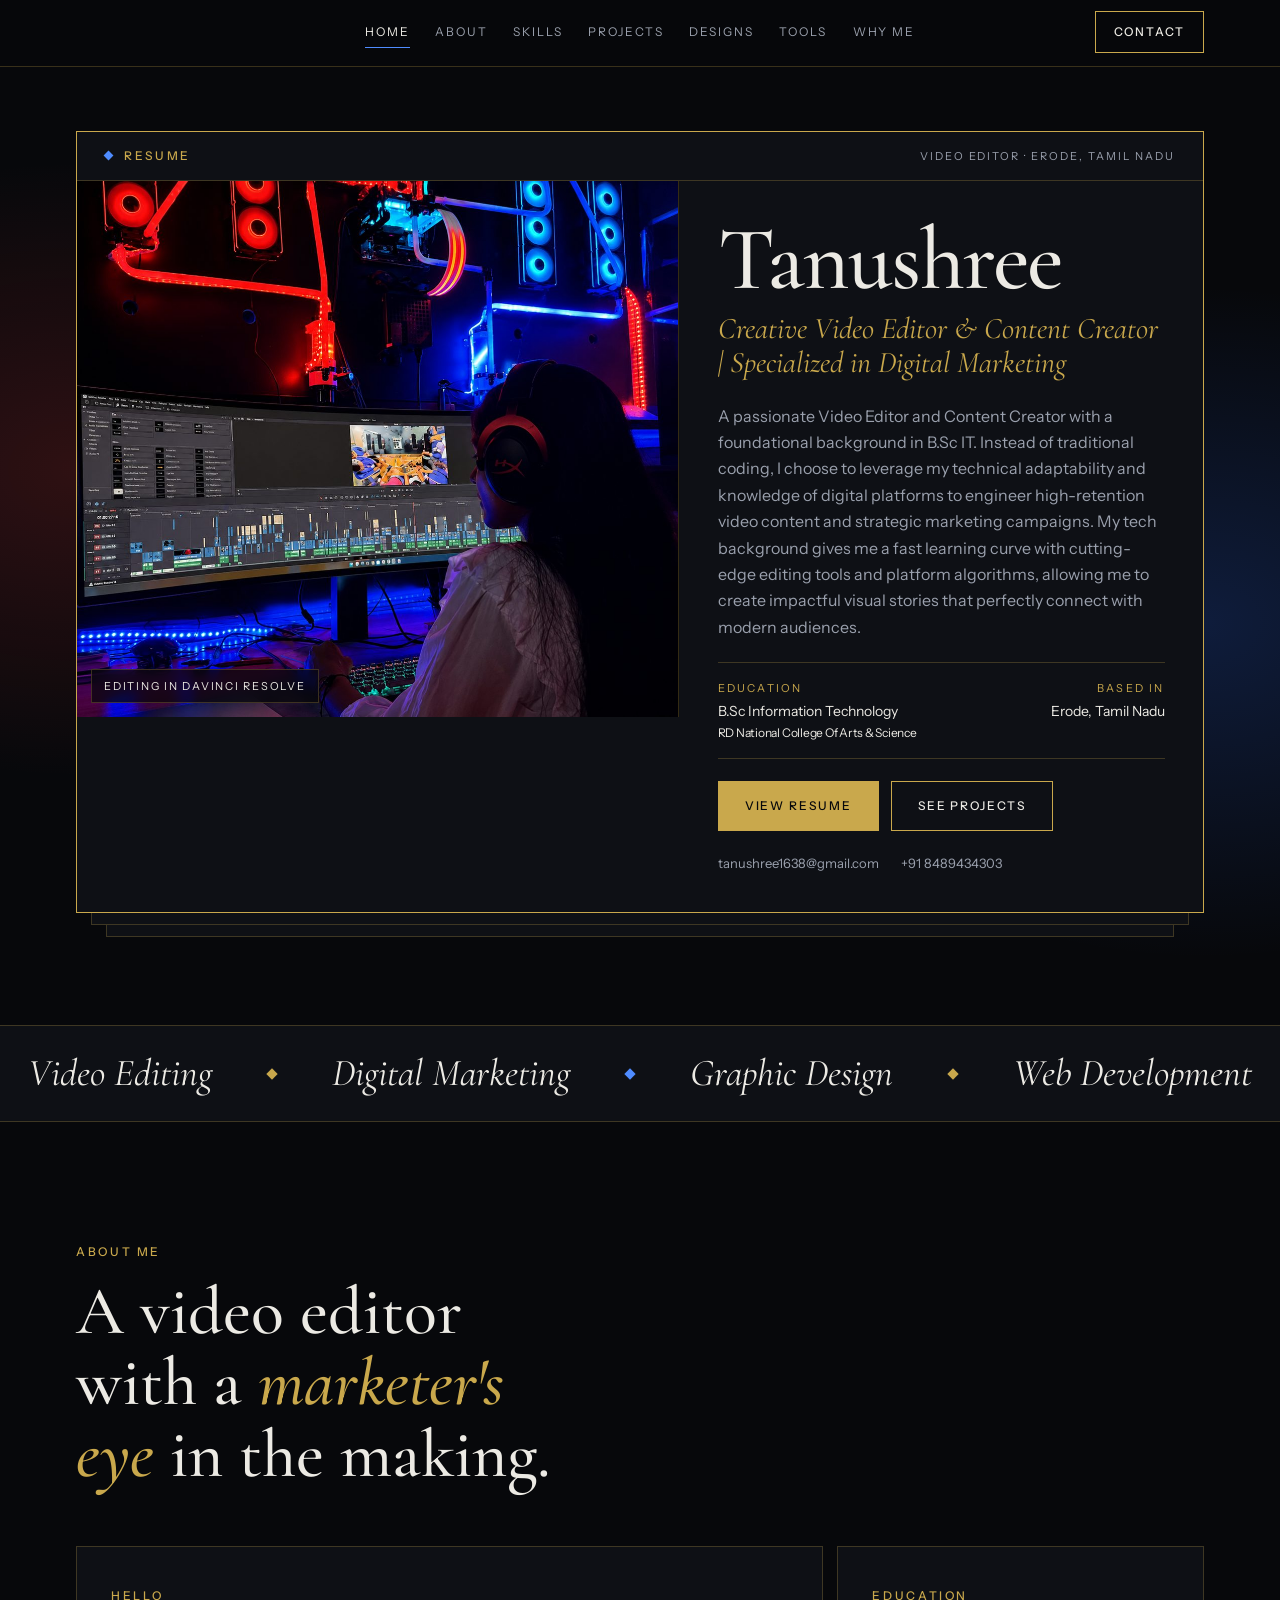
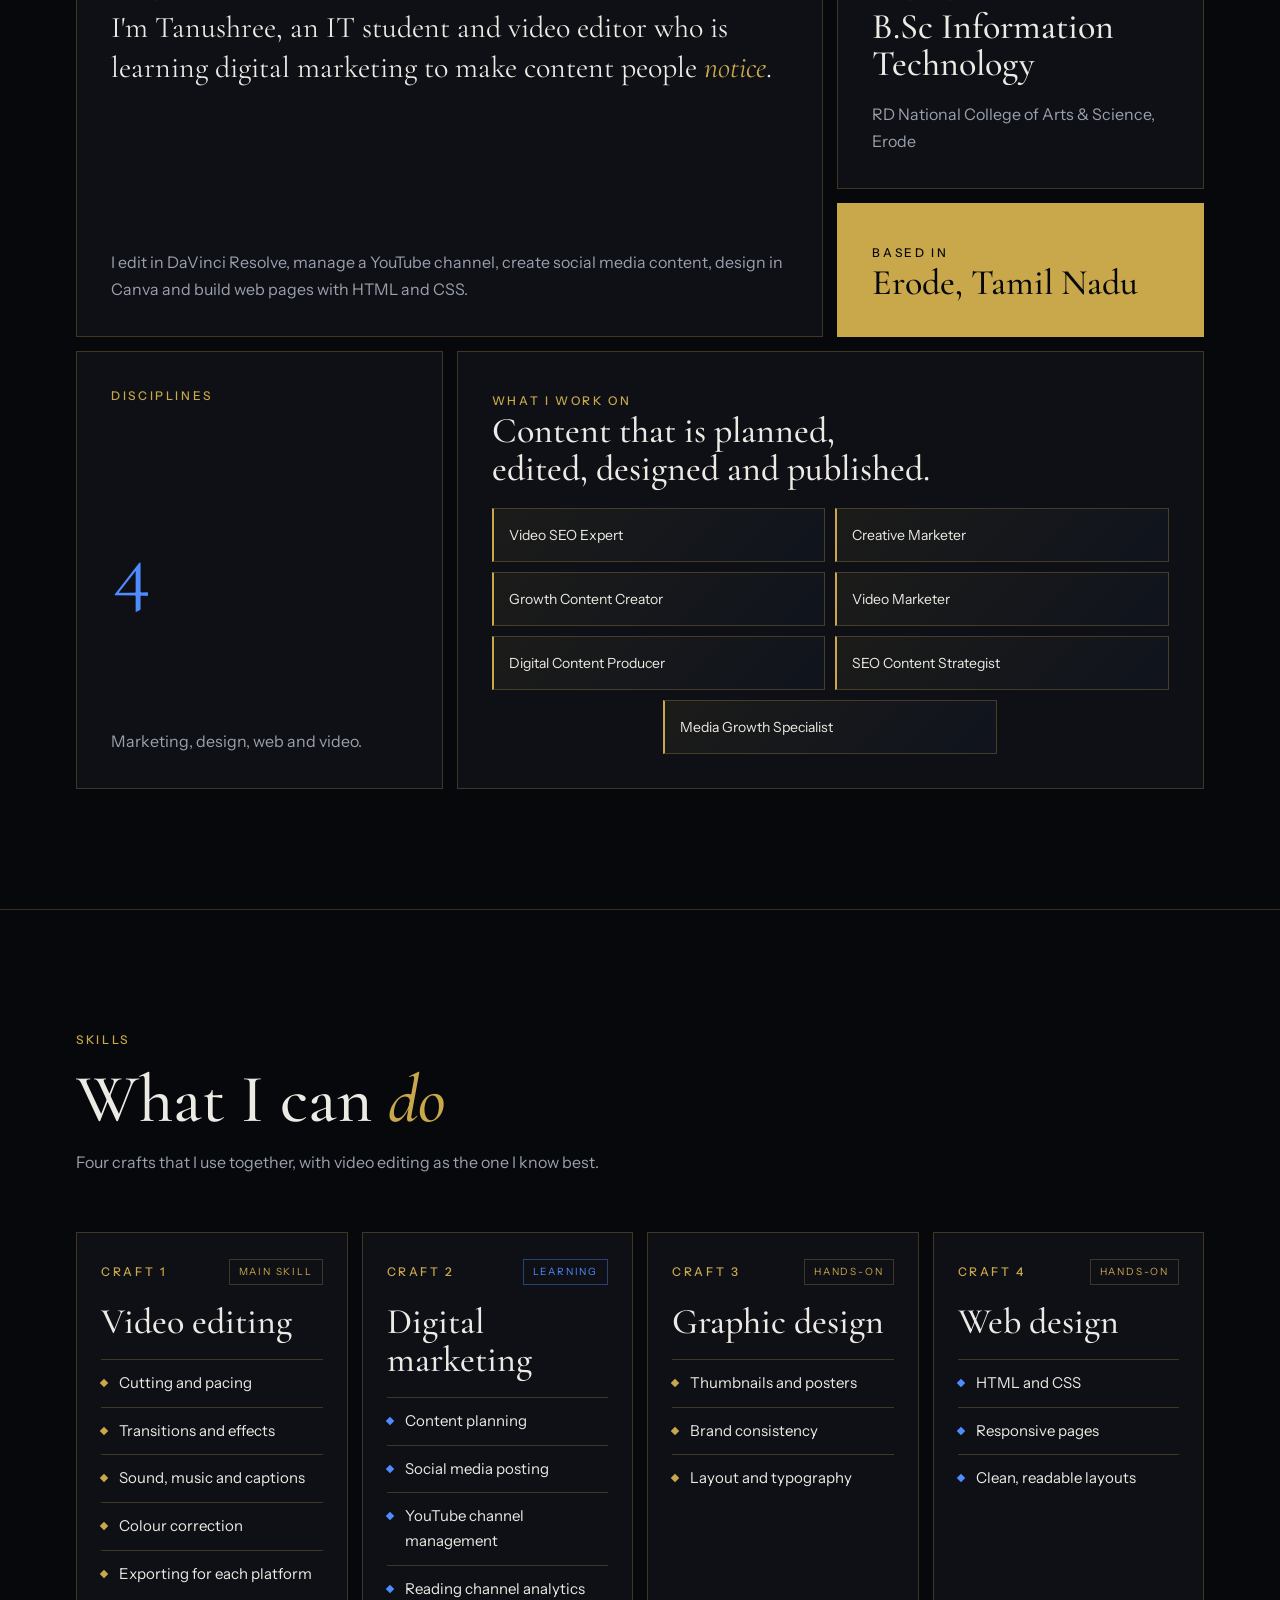
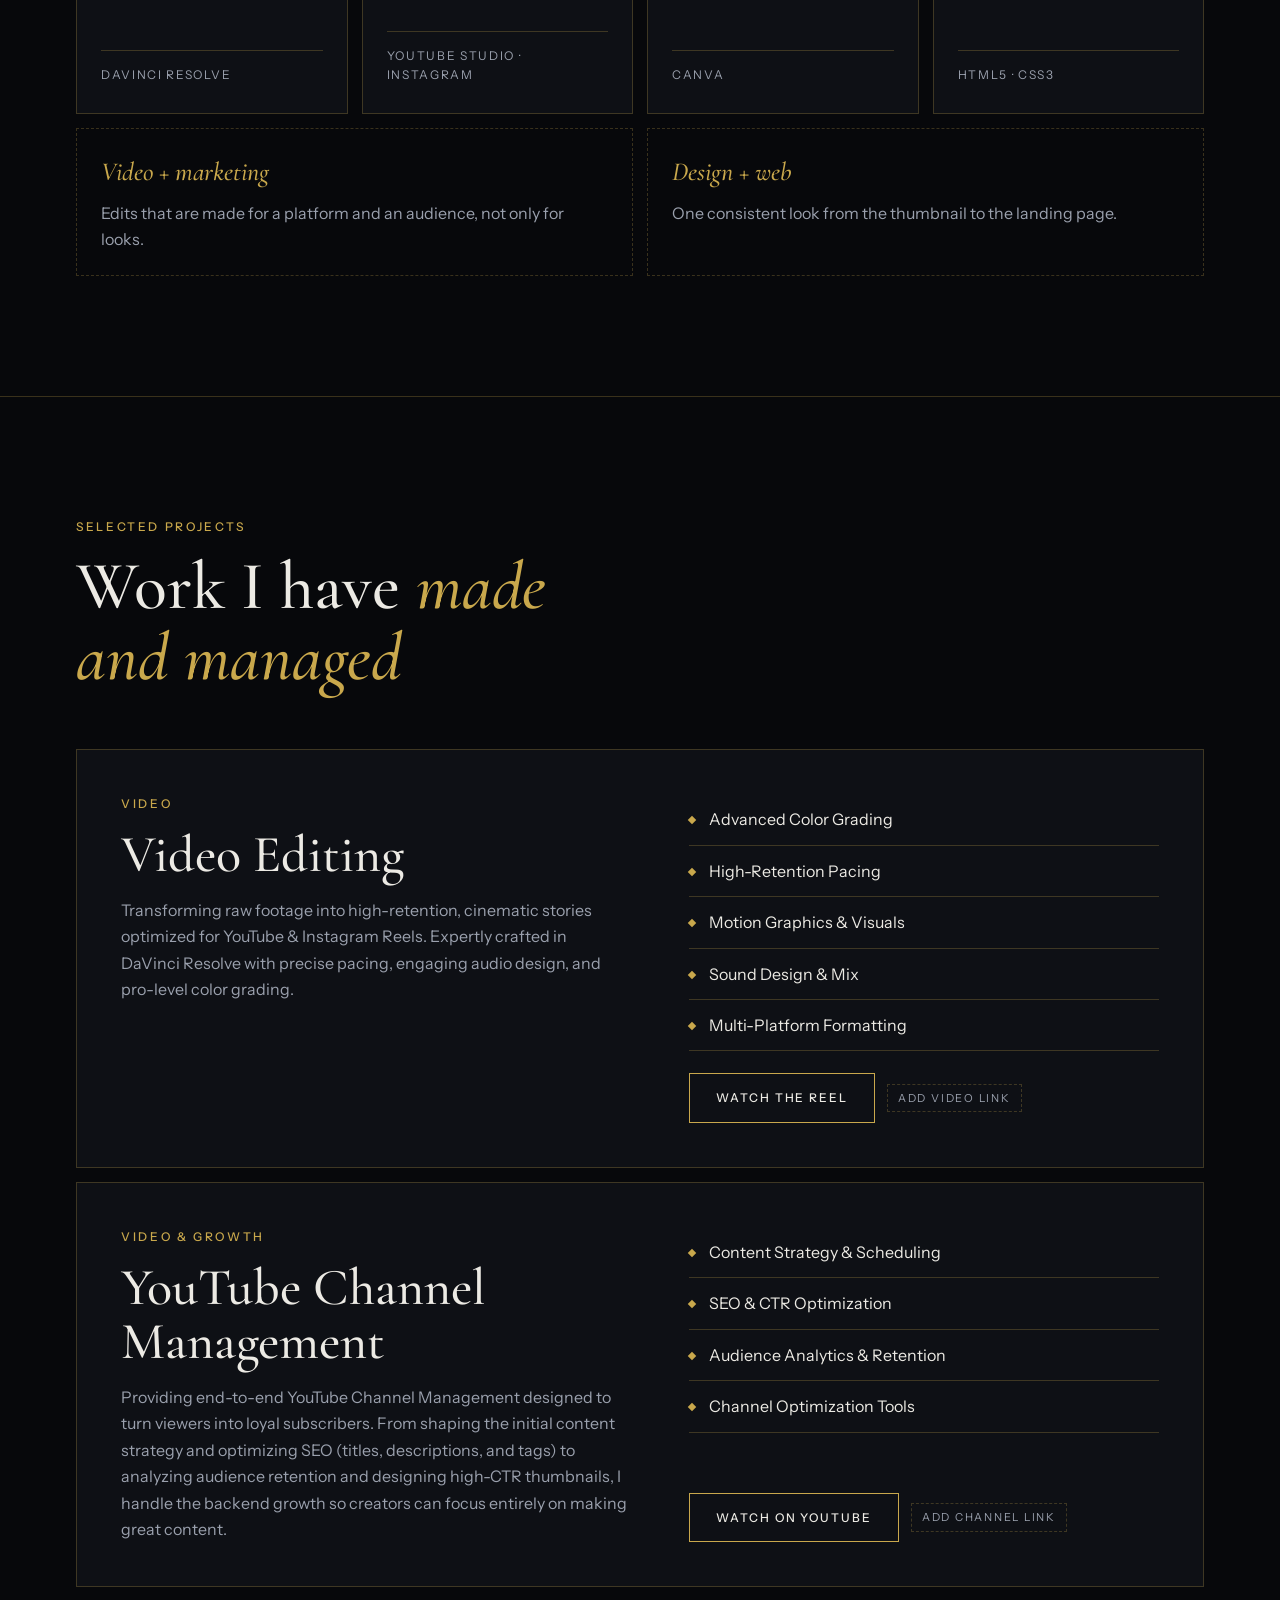
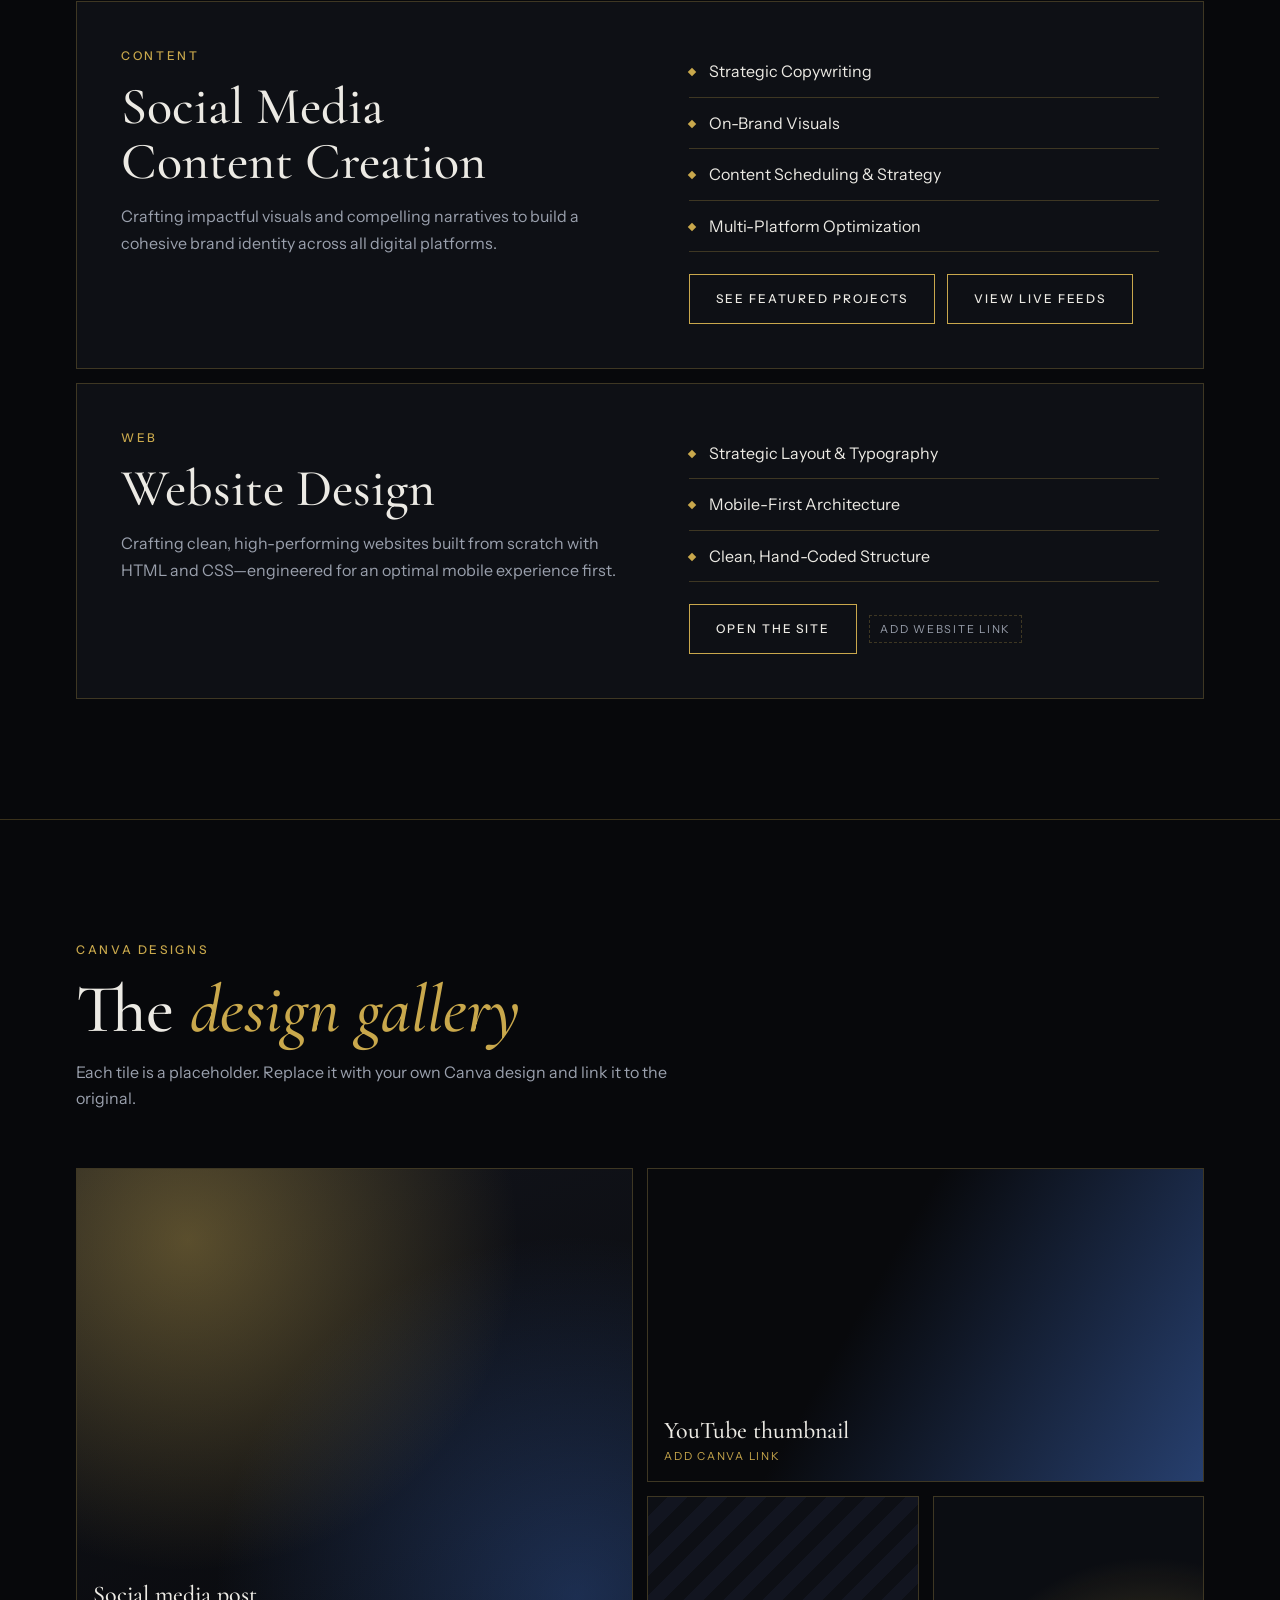
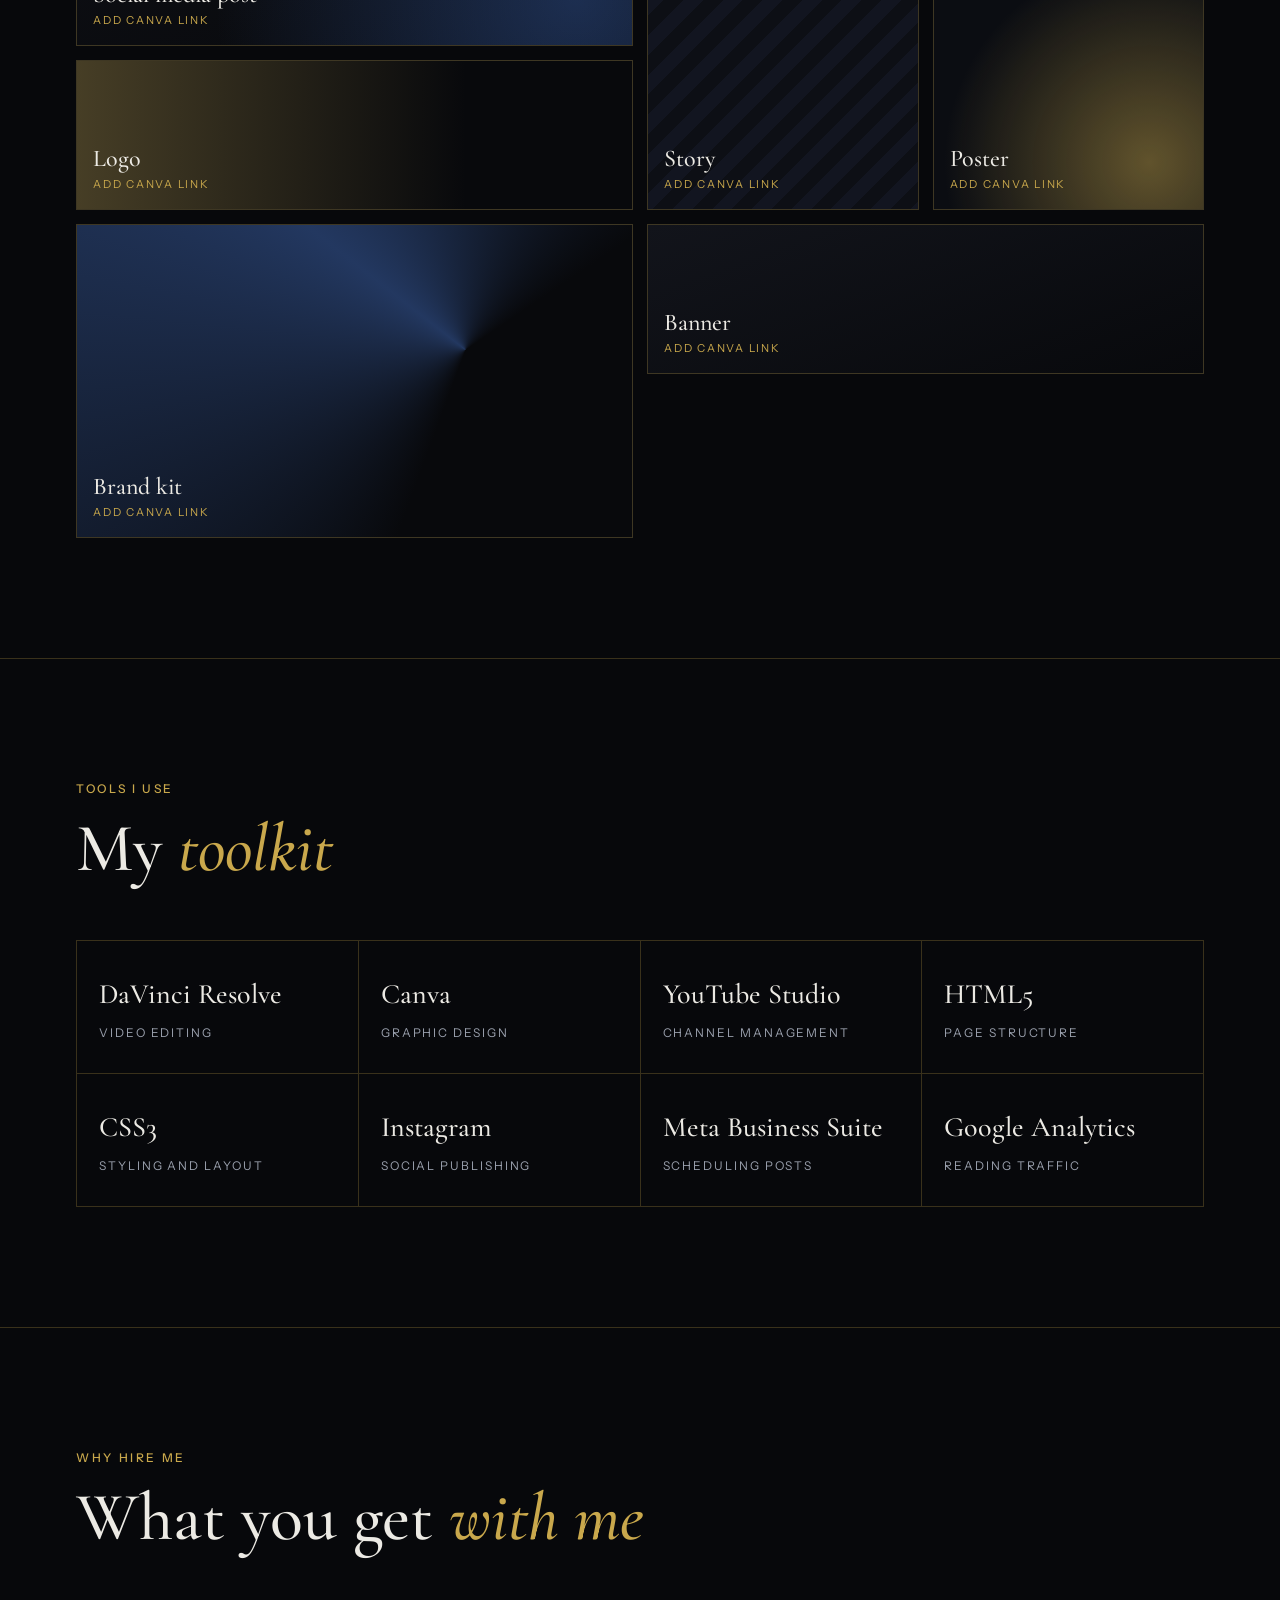
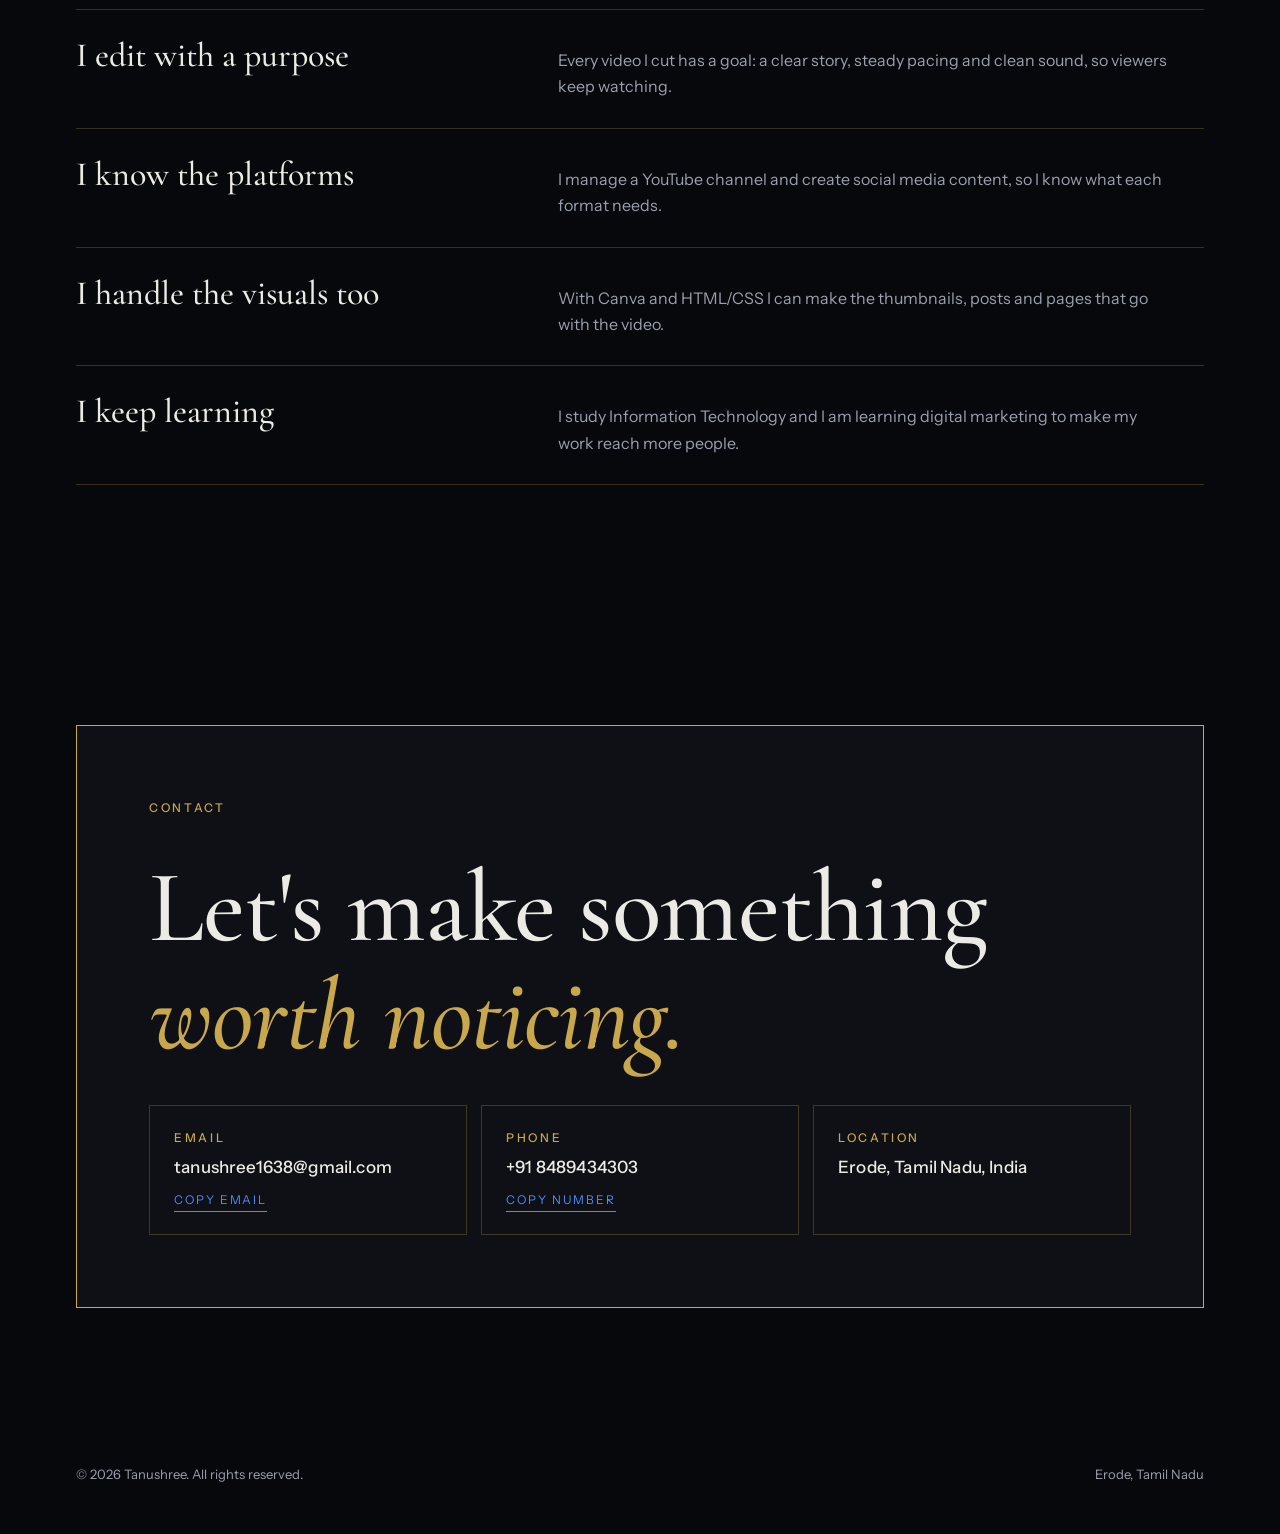
==== commit bc82ac52: "Add files via upload" ====
--- a/index.html
+++ b/index.html
@@ -1,255 +1,17 @@
-<!doctype html><html><head><meta charset=utf8><meta name=viewport content="width=device-width,initial-scale=1,viewport-fit=cover"><style>:root{color-scheme:light;box-sizing:border-box;padding-top:env(safe-area-inset-top,0px);padding-bottom:env(safe-area-inset-bottom,0px)}html{scroll-padding-top:env(safe-area-inset-top,0px)}body{margin:0;padding:0;font:14px -apple-system,BlinkMacSystemFont,sans-serif;background:#fff;color:#000}img{max-width:100%}[hidden]:not([hidden=until-found i]){display:none!important}</style></head><body>
-<title>Tanushree Portfolio</title>
-<meta name="claude:viewport-fit-sides" content="cover">
-<link rel="preconnect" href="https://fonts.googleapis.com">
-<link rel="preconnect" href="https://fonts.gstatic.com" crossorigin>
-<link rel="stylesheet" href="https://fonts.googleapis.com/css2?family=Cormorant+Garamond:ital,wght@0,400;0,500;0,600;1,400;1,500&family=Instrument+Sans:wght@400;500;600&display=swap">
-<style>
-/* Layout concept: the intro is a stacked resume sheet with the editing-desk photo as its main image. Gold carries the typography, electric blue (taken from the photo's neon) carries interaction and atmosphere. */
-:root {
-  --ink: #07080b;
-  --ink-2: #0e1015;
-  --ink-3: #151821;
-  --paper: #eceae4;
-  --paper-dim: #9aa0ad;
-  --gold: #c9a84c;
-  --gold-soft: rgba(201, 168, 76, 0.14);
-  --line: rgba(201, 168, 76, 0.26);
-  --blue: #4f8cff;
-  --blue-soft: rgba(79, 140, 255, 0.12);
-  --blue-line: rgba(79, 140, 255, 0.4);
-  --red-glow: rgba(255, 59, 59, 0.16);
-  --blue-glow: rgba(46, 110, 255, 0.2);
-  --display: "Cormorant Garamond", "Cormorant", Georgia, "Times New Roman", serif;
-  --body: "Instrument Sans", "Helvetica Neue", Arial, sans-serif;
-  color-scheme: dark;
-}
-* { box-sizing: border-box; }
-html { scroll-behavior: smooth; }
-body {
-  margin: 0;
-  background: var(--ink);
-  color: var(--paper);
-  font-family: var(--body);
-  font-size: 16px;
-  line-height: 1.65;
-  -webkit-font-smoothing: antialiased;
-}
-body::before { content: ""; position: fixed; inset: 0 0 auto; height: env(safe-area-inset-top, 0px); background: var(--ink); z-index: 60; }
-h1, h2, h3, p, dl, dd { margin: 0; }
-h1, h2, h3 { font-family: var(--display); font-weight: 500; line-height: 1.05; text-wrap: balance; }
-a { color: inherit; text-decoration: none; }
-:focus-visible { outline: 2px solid var(--blue); outline-offset: 3px; }
-section[id] { scroll-margin-top: 84px; }
-.wrap { max-width: 1160px; margin: 0 auto; padding-left: max(16px, env(safe-area-inset-left, 0px)); padding-right: max(16px, env(safe-area-inset-right, 0px)); }
-
-.label { font-size: 12px; letter-spacing: 0.22em; text-transform: uppercase; color: var(--gold); font-weight: 500; }
-.sec { padding-block: clamp(64px, 10vw, 120px); }
-.sec-head { display: flex; flex-direction: column; gap: 14px; margin-bottom: clamp(32px, 5vw, 56px); max-width: 720px; }
-.sec-head h2 { font-size: clamp(38px, 6vw, 68px); }
-.sec-head h2 em { font-style: italic; color: var(--gold); }
-.sec-head p { color: var(--paper-dim); max-width: 56ch; }
-.rule { height: 1px; background: var(--line); border: 0; margin: 0; }
-
-/* header: clean menu, no logo, no clock */
-.top { position: sticky; top: env(safe-area-inset-top, 0px); z-index: 50; background: rgba(7, 8, 11, 0.9); backdrop-filter: blur(12px); border-bottom: 1px solid var(--line); }
-.bar { display: grid; grid-template-columns: 1fr auto 1fr; align-items: center; height: 64px; gap: 16px; }
-.bar-r { justify-self: end; }
-.nav { display: flex; gap: clamp(14px, 2vw, 28px); }
-.nav a { font-size: 12px; letter-spacing: 0.16em; text-transform: uppercase; color: var(--paper-dim); position: relative; padding-block: 8px; transition: color 0.25s; }
-.nav a::after { content: ""; position: absolute; left: 0; bottom: 2px; height: 1px; width: 100%; background: var(--blue); transform: scaleX(0); transform-origin: left; transition: transform 0.3s; }
-.nav a:hover, .nav a.on { color: var(--paper); }
-.nav a:hover::after, .nav a.on::after { transform: scaleX(1); }
-.burger { display: none; background: none; border: 1px solid var(--line); color: var(--paper); font: inherit; font-size: 12px; letter-spacing: 0.16em; text-transform: uppercase; padding: 9px 14px; cursor: pointer; }
-.prog { height: 2px; }
-.prog i { display: block; height: 100%; transform-origin: left; transform: scaleX(0); background: linear-gradient(90deg, var(--blue), var(--gold)); }
-.drawer { border-top: 1px solid var(--line); background: var(--ink); }
-.drawer .wrap { display: grid; padding-block: 8px 16px; }
-.drawer a { padding: 12px 0; border-bottom: 1px solid var(--line); font-family: var(--display); font-size: 26px; }
-
-/* buttons */
-.btn { display: inline-flex; align-items: center; gap: 10px; padding: 14px 26px; border: 1px solid var(--gold); font-size: 12px; letter-spacing: 0.16em; text-transform: uppercase; font-weight: 500; cursor: pointer; background: transparent; color: var(--paper); font-family: var(--body); transition: background 0.3s, color 0.3s, border-color 0.3s; }
-.btn.sm { padding: 10px 18px; }
-.btn.solid { background: var(--gold); color: var(--ink); }
-.btn:hover { background: var(--gold); color: var(--ink); }
-.btn.solid:hover { background: var(--paper); border-color: var(--paper); }
-
-/* hero: resume sheet */
-.hero { position: relative; padding-block: clamp(32px, 5vw, 64px) clamp(48px, 7vw, 88px); }
-.hero::before { content: ""; position: absolute; inset: 0; pointer-events: none; background: radial-gradient(620px 440px at 6% 42%, var(--red-glow), transparent 70%), radial-gradient(660px 480px at 94% 58%, var(--blue-glow), transparent 70%); }
-.hero .wrap { position: relative; }
-.stack { position: relative; padding-bottom: 24px; }
-.stack::before, .stack::after { content: ""; position: absolute; bottom: 0; border: 1px solid var(--line); background: var(--ink-2); }
-.stack::before { left: 30px; right: 30px; top: 40px; }
-.stack::after { left: 15px; right: 15px; top: 20px; bottom: 12px; }
-.sheet { position: relative; z-index: 1; background: var(--ink-2); border: 1px solid var(--gold); animation: rise 0.9s cubic-bezier(.2, .7, .2, 1) both; }
-@keyframes rise { from { transform: translateY(24px); } to { transform: none; } }
-.sheet-head { display: flex; justify-content: space-between; align-items: center; gap: 12px; flex-wrap: wrap; padding: 14px clamp(18px, 3vw, 28px); border-bottom: 1px solid var(--line); }
-.sheet-head .label { display: inline-flex; align-items: center; gap: 12px; }
-.sheet-head .label::before { content: ""; width: 7px; height: 7px; background: var(--blue); transform: rotate(45deg); }
-.sheet-head .meta { font-size: 11px; letter-spacing: 0.18em; text-transform: uppercase; color: var(--paper-dim); }
-.sheet-body { display: grid; grid-template-columns: minmax(0, 1.15fr) minmax(0, 1fr); grid-template-rows: auto 1fr; grid-template-areas: "photo ident" "photo details"; }
-.photo { grid-area: photo; position: relative; margin: 0; aspect-ratio: 1200 / 1068; border-right: 1px solid var(--line); background: #000; overflow: hidden; }
-.photo img { position: absolute; inset: 0; width: 100%; height: 100%; object-fit: cover; object-position: 68% 50%; }
-.photo figcaption { position: absolute; left: 14px; bottom: 14px; max-width: calc(100% - 28px); padding: 7px 12px; font-size: 11px; letter-spacing: 0.16em; text-transform: uppercase; background: rgba(7, 8, 11, 0.72); backdrop-filter: blur(6px); border: 1px solid var(--line); color: var(--paper); }
-.ident { grid-area: ident; padding: clamp(22px, 3vw, 40px) clamp(22px, 3vw, 40px) 0; min-width: 0; }
-.details { grid-area: details; padding: 22px clamp(22px, 3vw, 40px) clamp(22px, 3vw, 40px); display: flex; flex-direction: column; gap: 22px; min-width: 0; }
-.ident h1 { font-size: clamp(52px, 7vw, 96px); letter-spacing: -0.02em; line-height: 0.92; }
-.role { font-family: var(--display); font-style: italic; color: var(--gold); font-size: clamp(22px, 2.4vw, 30px); line-height: 1.15; margin-top: 10px; }
-.profile { color: var(--paper-dim); max-width: 46ch; }
-.facts { display: grid; grid-template-columns: repeat(2, minmax(0, 1fr)); gap: 18px; border-block: 1px solid var(--line); padding-block: 16px; }
-.facts dt { font-size: 11px; letter-spacing: 0.2em; text-transform: uppercase; color: var(--gold); margin-bottom: 4px; }
-.facts dd { font-size: 14px; line-height: 1.45; }
-.chips { display: flex; flex-wrap: wrap; gap: 8px; }
-.chip { border: 1px solid var(--line); padding: 6px 14px; font-size: 13px; color: var(--paper); border-radius: 999px; transition: border-color 0.25s, background 0.25s; }
-.chip:hover { border-color: var(--blue-line); background: var(--blue-soft); }
-.cta { display: flex; gap: 12px; flex-wrap: wrap; }
-.reach { display: flex; gap: 8px 22px; flex-wrap: wrap; font-size: 13px; color: var(--paper-dim); }
-.reach span { overflow-wrap: anywhere; }
-
-/* marquee */
-.marquee { border-block: 1px solid var(--line); overflow: hidden; background: var(--ink-2); }
-.marquee .track { display: flex; width: max-content; animation: slide 40s linear infinite; }
-.marquee span { font-family: var(--display); font-style: italic; font-size: clamp(24px, 3.4vw, 38px); padding: 16px 28px; white-space: nowrap; color: var(--paper); display: inline-flex; align-items: center; gap: 56px; }
-.marquee span::after { content: ""; width: 8px; height: 8px; background: var(--gold); transform: rotate(45deg); }
-.marquee span:nth-child(even)::after { background: var(--blue); }
-@keyframes slide { to { transform: translateX(-50%); } }
-
-/* pointer spotlight on cards */
-.glow { position: relative; }
-.glow::after { content: ""; position: absolute; inset: 0; pointer-events: none; opacity: 0; transition: opacity 0.3s; background: radial-gradient(340px circle at var(--mx, 50%) var(--my, 50%), rgba(79, 140, 255, 0.11), transparent 62%); }
-.glow:hover::after { opacity: 1; }
-
-/* bento */
-.bento { display: grid; grid-template-columns: repeat(6, minmax(0, 1fr)); gap: 14px; }
-.cell { position: relative; border: 1px solid var(--line); background: var(--ink-2); padding: clamp(22px, 3vw, 34px); display: flex; flex-direction: column; justify-content: space-between; gap: 18px; min-width: 0; }
-.cell .label { margin-bottom: 4px; }
-.cell h3 { font-size: clamp(26px, 3vw, 36px); }
-.cell p { color: var(--paper-dim); }
-.c-bio { grid-column: span 4; grid-row: span 2; }
-.c-bio p { font-family: var(--display); font-size: clamp(22px, 2.6vw, 30px); line-height: 1.35; color: var(--paper); }
-.c-bio p em { color: var(--gold); }
-.c-bio p.sub { font-family: var(--body); font-size: 16px; color: var(--paper-dim); line-height: 1.65; }
-.c-edu { grid-column: span 2; }
-.c-loc { grid-column: span 2; background: var(--gold); color: var(--ink); border-color: var(--gold); }
-.c-loc .label, .c-loc p { color: var(--ink); }
-.c-stat { grid-column: span 2; }
-.c-stat .num { font-family: var(--display); font-size: clamp(56px, 7vw, 84px); line-height: 1; color: var(--blue); font-variant-numeric: tabular-nums; }
-.c-focus { grid-column: span 4; }
-
-/* skills */
-.skills { display: grid; grid-template-columns: repeat(4, minmax(0, 1fr)); gap: 14px; }
-.skill { position: relative; border: 1px solid var(--line); background: var(--ink-2); padding: 26px 24px 28px; display: flex; flex-direction: column; gap: 18px; min-width: 0; transition: border-color 0.3s; }
-.skill:hover { border-color: var(--blue-line); }
-.skill .top-row { display: flex; justify-content: space-between; align-items: center; gap: 10px; }
-.skill .state { font-size: 10px; letter-spacing: 0.18em; text-transform: uppercase; padding: 4px 9px; border: 1px solid var(--line); color: var(--gold); white-space: nowrap; }
-.skill .state.learn { color: var(--blue); border-color: var(--blue-line); }
-.skill h3 { font-size: clamp(28px, 3vw, 36px); }
-.skill ul { list-style: none; margin: 0; padding: 0; display: grid; }
-.skill li { padding: 11px 0; border-top: 1px solid var(--line); font-size: 15px; display: flex; gap: 12px; align-items: baseline; }
-.skill li::before { content: ""; width: 6px; height: 6px; background: var(--gold); transform: rotate(45deg); flex: none; position: relative; top: -2px; }
-.skill.m li::before { background: var(--blue); }
-.skill .tool-line { margin-top: auto; padding-top: 14px; border-top: 1px solid var(--line); font-size: 12px; letter-spacing: 0.14em; text-transform: uppercase; color: var(--paper-dim); }
-.meet { margin-top: 14px; display: grid; grid-template-columns: repeat(2, minmax(0, 1fr)); gap: 14px; }
-.meet div { border: 1px dashed var(--line); padding: 22px 24px; display: flex; flex-direction: column; gap: 6px; }
-.meet b { font-family: var(--display); font-weight: 500; font-size: 26px; color: var(--gold); font-style: italic; }
-.meet span { color: var(--paper-dim); }
-
-/* projects */
-.proj-list { display: grid; gap: 14px; }
-.proj { position: relative; display: grid; grid-template-columns: minmax(0, 1.1fr) minmax(0, 1fr); gap: clamp(20px, 4vw, 56px); border: 1px solid var(--line); background: var(--ink-2); padding: clamp(24px, 4vw, 44px); transition: border-color 0.3s; }
-.proj:hover { border-color: var(--blue-line); }
-.proj .kind { margin-bottom: 14px; display: block; }
-.proj h3 { font-size: clamp(32px, 4.2vw, 52px); margin-bottom: 14px; }
-.proj p { color: var(--paper-dim); max-width: 46ch; }
-.proj .detail { display: flex; flex-direction: column; justify-content: space-between; gap: 22px; min-width: 0; }
-.proj ul { list-style: none; margin: 0; padding: 0; display: grid; }
-.proj li { padding: 12px 0; border-bottom: 1px solid var(--line); display: flex; align-items: baseline; gap: 14px; }
-.proj li::before { content: ""; width: 6px; height: 6px; background: var(--gold); transform: rotate(45deg); flex: none; position: relative; top: -2px; }
-.link-row { display: flex; align-items: center; gap: 12px; flex-wrap: wrap; }
-.tag { font-size: 11px; letter-spacing: 0.16em; text-transform: uppercase; color: var(--paper-dim); border: 1px dashed var(--line); padding: 4px 10px; }
-
-/* gallery */
-.gallery { display: grid; grid-template-columns: repeat(4, minmax(0, 1fr)); grid-auto-rows: 150px; gap: 14px; }
-.tile { position: relative; border: 1px solid var(--line); overflow: hidden; display: flex; align-items: flex-end; padding: 16px; background: var(--ink-2); transition: border-color 0.3s; }
-.tile::before { content: ""; position: absolute; inset: 0; background: var(--bgimg); transition: transform 0.6s cubic-bezier(.2, .7, .2, 1); }
-.tile:hover { border-color: var(--blue-line); }
-.tile:hover::before { transform: scale(1.05); }
-.tile .cap { position: relative; z-index: 1; display: flex; flex-direction: column; gap: 2px; }
-.tile .cap b { font-family: var(--display); font-weight: 500; font-size: 24px; line-height: 1.1; }
-.tile .cap span { font-size: 11px; letter-spacing: 0.16em; text-transform: uppercase; color: var(--gold); }
-.t1 { grid-column: span 2; grid-row: span 3; --bgimg: radial-gradient(circle at 20% 15%, rgba(201,168,76,.4), transparent 55%), radial-gradient(circle at 90% 90%, rgba(79,140,255,.28), transparent 55%), linear-gradient(160deg, #12141b, #08090c); }
-.t2 { grid-column: span 2; grid-row: span 2; --bgimg: linear-gradient(120deg, #08090c 40%, rgba(79,140,255,.38)); }
-.t3 { grid-column: span 1; grid-row: span 2; --bgimg: repeating-linear-gradient(135deg, #0d0f15 0 14px, #121520 14px 28px); }
-.t4 { grid-column: span 1; grid-row: span 2; --bgimg: radial-gradient(circle at 80% 85%, rgba(201,168,76,.45), transparent 60%), #0b0d12; }
-.t5 { grid-column: span 2; grid-row: span 1; --bgimg: linear-gradient(90deg, rgba(201,168,76,.3), #08090c 70%); }
-.t6 { grid-column: span 2; grid-row: span 2; --bgimg: conic-gradient(from 200deg at 70% 40%, #08090c, rgba(79,140,255,.32), #08090c 60%); }
-.t7 { grid-column: span 2; grid-row: span 1; --bgimg: linear-gradient(160deg, #12141b, #08090c); }
-
-/* tools */
-.tools { display: grid; grid-template-columns: repeat(4, minmax(0, 1fr)); border-top: 1px solid var(--line); border-left: 1px solid var(--line); }
-.tool { position: relative; border-right: 1px solid var(--line); border-bottom: 1px solid var(--line); padding: 30px 22px; display: flex; flex-direction: column; gap: 6px; transition: background 0.3s; }
-.tool:hover { background: var(--blue-soft); }
-.tool b { font-family: var(--display); font-weight: 500; font-size: 28px; }
-.tool span { font-size: 12px; letter-spacing: 0.16em; text-transform: uppercase; color: var(--paper-dim); }
-
-/* why */
-.why { border-top: 1px solid var(--line); }
-.why-row { display: grid; grid-template-columns: minmax(0, 0.8fr) minmax(0, 1.2fr); gap: clamp(16px, 4vw, 56px); padding: 28px 0; border-bottom: 1px solid var(--line); align-items: baseline; }
-.why-row h3 { font-size: clamp(26px, 3vw, 34px); }
-.why-row p { color: var(--paper-dim); max-width: 56ch; }
-
-/* contact */
-.contact { border: 1px solid var(--gold); background: var(--ink-2); padding: clamp(28px, 6vw, 72px); display: grid; gap: 36px; }
-.contact h2 { font-size: clamp(44px, 8vw, 104px); letter-spacing: -0.01em; }
-.contact h2 em { color: var(--gold); }
-.cards { display: grid; grid-template-columns: repeat(3, minmax(0, 1fr)); gap: 14px; }
-.card { border: 1px solid var(--line); padding: 22px 24px; display: flex; flex-direction: column; gap: 8px; min-width: 0; }
-.card .val { font-family: var(--body); font-size: 17px; font-weight: 500; letter-spacing: 0.01em; line-height: 1.4; overflow-wrap: anywhere; user-select: all; }
-.copy { align-self: flex-start; background: none; border: 0; border-bottom: 1px solid var(--blue); color: var(--blue); font: inherit; font-size: 12px; letter-spacing: 0.16em; text-transform: uppercase; padding: 2px 0; cursor: pointer; }
-.socials { display: flex; gap: 22px; flex-wrap: wrap; }
-.socials a { font-size: 13px; letter-spacing: 0.16em; text-transform: uppercase; border-bottom: 1px solid var(--line); padding-bottom: 4px; transition: border-color 0.25s, color 0.25s; }
-.socials a:hover { border-color: var(--blue); color: var(--blue); }
-footer { padding-block: 36px 48px; display: flex; justify-content: space-between; gap: 16px; flex-wrap: wrap; font-size: 13px; color: var(--paper-dim); }
-
-/* reveal: content stays visible, only position settles */
-.rv { transform: translateY(28px); transition: transform 0.9s cubic-bezier(.2, .7, .2, 1); }
-.rv.in { transform: none; }
-
-@media (max-width: 900px) {
-  .bar { grid-template-columns: 1fr 1fr; }
-  .nav { display: none; }
-  .burger { display: inline-flex; }
-  .sheet-body { grid-template-columns: minmax(0, 1fr); grid-template-rows: auto; grid-template-areas: "ident" "photo" "details"; }
-  .ident { padding-bottom: 22px; }
-  .photo { aspect-ratio: auto; height: min(68vw, 460px); border-right: 0; border-block: 1px solid var(--line); }
-  .photo img { object-position: 70% 55%; }
-  .c-bio, .c-focus { grid-column: span 6; }
-  .c-edu, .c-loc, .c-stat { grid-column: span 3; }
-  .proj { grid-template-columns: minmax(0, 1fr); }
-  .gallery { grid-template-columns: repeat(2, minmax(0, 1fr)); grid-auto-rows: 130px; }
-  .t1, .t2, .t3, .t4, .t5, .t6, .t7 { grid-column: span 1; grid-row: span 2; }
-  .t1, .t6 { grid-column: span 2; }
-  .skills { grid-template-columns: repeat(2, minmax(0, 1fr)); }
-  .why-row { grid-template-columns: minmax(0, 1fr); gap: 8px; }
-  .tools { grid-template-columns: repeat(2, minmax(0, 1fr)); }
-  .cards { grid-template-columns: minmax(0, 1fr); }
-}
-@media (max-width: 560px) {
-  .c-edu, .c-loc, .c-stat { grid-column: span 6; }
-  .skills, .meet, .why-row { grid-template-columns: minmax(0, 1fr); }
-  .why-row { gap: 8px; }
-  .btn { padding: 13px 20px; }
-  .btn.sm { padding: 10px 16px; }
-  .facts { grid-template-columns: minmax(0, 1fr); }
-}
-@media (prefers-reduced-motion: reduce) {
-  html { scroll-behavior: auto; }
-  .marquee .track, .sheet { animation: none; }
-  .rv { transform: none; transition: none; }
-}
-</style>
-
+<!doctype html>
+<html lang="en">
+<head>
+  <meta charset="utf-8">
+  <meta name="viewport" content="width=device-width, initial-scale=1, viewport-fit=cover">
+  <meta name="claude:viewport-fit-sides" content="cover">
+  <meta name="theme-color" content="#07080b">
+  <title>Tanushree Portfolio</title>
+  <link rel="preconnect" href="https://fonts.googleapis.com">
+  <link rel="preconnect" href="https://fonts.gstatic.com" crossorigin>
+  <link href="https://fonts.googleapis.com/css2?family=Cormorant+Garamond:ital,wght@0,400;0,500;0,600;1,400;1,500&family=Instrument+Sans:wght@400;500;600&display=swap" rel="stylesheet">
+  <link rel="stylesheet" href="style.css">
+</head>
+<body>
 <header class="top">
   <div class="wrap bar">
     <div class="bar-l">
@@ -293,21 +55,18 @@
           <div class="sheet-body">
             <div class="ident">
               <h1>Tanushree</h1>
-              <p class="role">Video Editor &amp; Digital Marketing</p>
+              <p class="role">Creative Video Editor &amp; Content Creator | Specialized in Digital Marketing</p>
             </div>
             <figure class="photo">
               <img src="photo.jpg" alt="Tanushree editing a video in DaVinci Resolve at a neon-lit desk" width="1200" height="1068">
               <figcaption>Editing in DaVinci Resolve</figcaption>
             </figure>
             <div class="details">
-              <p class="profile">IT student and video editor who is learning digital marketing, so every edit is made with its audience in mind.</p>
+              <p class="profile">A passionate Video Editor and Content Creator with a foundational background in B.Sc IT. Instead of traditional coding, I choose to leverage my technical adaptability and knowledge of digital platforms to engineer high-retention video content and strategic marketing campaigns. My tech background gives me a fast learning curve with cutting-edge editing tools and platform algorithms, allowing me to create impactful visual stories that perfectly connect with modern audiences.</p>
               <dl class="facts">
-                <div><dt>Education</dt><dd>B.Sc Information Technology<br>RD National College of Arts &amp; Science</dd></div>
-                <div><dt>Based in</dt><dd>Erode, Tamil Nadu<br>India</dd></div>
+                <div><dt>Education</dt><dd>B.Sc Information Technology<br><span class="college-name">RD National College Of Arts &amp; Science</span></dd></div>
+                <div><dt>Based in</dt><dd>Erode, Tamil Nadu</dd></div>
               </dl>
-              <div class="chips">
-                <span class="chip">Video editing</span><span class="chip">DaVinci Resolve</span><span class="chip">Social media content</span><span class="chip">YouTube</span><span class="chip">Canva</span><span class="chip">HTML &amp; CSS</span>
-              </div>
               <div class="cta">
                 <!-- RESUME: replace href="#" with the link to your resume file -->
                 <a class="btn solid" href="#" data-placeholder>View resume</a>
@@ -354,8 +113,7 @@
             <span class="label">Based in</span>
             <h3>Erode, Tamil Nadu</h3>
           </div>
-          <p>India</p>
-        </div>
+          </div>
         <div class="cell c-stat glow">
           <span class="label">Disciplines</span>
           <div class="num" data-count="4">4</div>
@@ -366,8 +124,14 @@
             <span class="label">What I work on</span>
             <h3>Content that is planned, edited, designed and published.</h3>
           </div>
-          <div class="chips">
-            <span class="chip">Video editing</span><span class="chip">YouTube channel</span><span class="chip">Social media content</span><span class="chip">Canva graphics</span><span class="chip">HTML &amp; CSS pages</span>
+          <div class="specialty-grid" aria-label="Professional specialities">
+            <div class="specialty">Video SEO Expert</div>
+            <div class="specialty">Creative Marketer</div>
+            <div class="specialty">Growth Content Creator</div>
+            <div class="specialty">Video Marketer</div>
+            <div class="specialty">Digital Content Producer</div>
+            <div class="specialty">SEO Content Strategist</div>
+            <div class="specialty">Media Growth Specialist</div>
           </div>
         </div>
       </div>
@@ -448,13 +212,15 @@
           <div>
             <span class="label kind">Video</span>
             <h3>Video Editing</h3>
-            <p>Cutting footage into clear, well-paced videos for YouTube and social media, edited in DaVinci Resolve.</p>
+            <p>Transforming raw footage into high-retention, cinematic stories optimized for YouTube &amp; Instagram Reels. Expertly crafted in DaVinci Resolve with precise pacing, engaging audio design, and pro-level color grading.</p>
           </div>
           <div class="detail">
             <ul>
-              <li>Cutting, pacing and transitions</li>
-              <li>Sound, music and captions</li>
-              <li>Exporting for each platform</li>
+              <li>Advanced Color Grading</li>
+              <li>High-Retention Pacing</li>
+              <li>Motion Graphics &amp; Visuals</li>
+              <li>Sound Design &amp; Mix</li>
+              <li>Multi-Platform Formatting</li>
             </ul>
             <div class="link-row">
               <a class="btn" href="#" data-placeholder>Watch the reel</a>
@@ -466,13 +232,14 @@
           <div>
             <span class="label kind">Video &amp; growth</span>
             <h3>YouTube Channel Management</h3>
-            <p>Running a channel end to end: deciding what to post, how it looks, and how it is presented to viewers.</p>
+            <p>Providing end-to-end YouTube Channel Management designed to turn viewers into loyal subscribers. From shaping the initial content strategy and optimizing SEO (titles, descriptions, and tags) to analyzing audience retention and designing high-CTR thumbnails, I handle the backend growth so creators can focus entirely on making great content.</p>
           </div>
           <div class="detail">
             <ul>
-              <li>Content ideas and posting schedule</li>
-              <li>Titles, descriptions and thumbnails</li>
-              <li>Checking what viewers respond to</li>
+              <li>Content Strategy &amp; Scheduling</li>
+              <li>SEO &amp; CTR Optimization</li>
+              <li>Audience Analytics &amp; Retention</li>
+              <li>Channel Optimization Tools</li>
             </ul>
             <div class="link-row">
               <a class="btn" href="#" data-placeholder>Watch on YouTube</a>
@@ -484,17 +251,18 @@
           <div>
             <span class="label kind">Content</span>
             <h3>Social Media Content Creation</h3>
-            <p>Posts, captions and visuals made to look like one brand across every platform.</p>
+            <p>Crafting impactful visuals and compelling narratives to build a cohesive brand identity across all digital platforms.</p>
           </div>
           <div class="detail">
             <ul>
-              <li>Post and caption writing</li>
-              <li>Graphics that match a brand style</li>
-              <li>Content calendars</li>
+              <li>Strategic Copywriting</li>
+              <li>On-Brand Visuals</li>
+              <li>Content Scheduling &amp; Strategy</li>
+              <li>Multi-Platform Optimization</li>
             </ul>
             <div class="link-row">
-              <a class="btn" href="#" data-placeholder>View the work</a>
-              <span class="tag">Add profile link</span>
+              <a class="btn" href="#" data-placeholder>See Featured Projects</a>
+              <a class="btn" href="#" data-placeholder>View Live Feeds</a>
             </div>
           </div>
         </article>
@@ -502,13 +270,13 @@
           <div>
             <span class="label kind">Web</span>
             <h3>Website Design</h3>
-            <p>Clean, responsive pages built with HTML and CSS, designed to read well on a phone first.</p>
+            <p>Crafting clean, high-performing websites built from scratch with HTML and CSS—engineered for an optimal mobile experience first.</p>
           </div>
           <div class="detail">
             <ul>
-              <li>Layout and typography choices</li>
-              <li>Mobile-friendly structure</li>
-              <li>Hand-written HTML and CSS</li>
+              <li>Strategic Layout &amp; Typography</li>
+              <li>Mobile-First Architecture</li>
+              <li>Clean, Hand-Coded Structure</li>
             </ul>
             <div class="link-row">
               <a class="btn" href="#" data-placeholder>Open the site</a>
--- a/style.css
+++ b/style.css
@@ -0,0 +1,290 @@
+:root{color-scheme:light;box-sizing:border-box;padding-top:env(safe-area-inset-top,0px);padding-bottom:env(safe-area-inset-bottom,0px)}html{scroll-padding-top:env(safe-area-inset-top,0px)}body{margin:0;padding:0;font:14px -apple-system,BlinkMacSystemFont,sans-serif;background:#fff;color:#000}img{max-width:100%}[hidden]:not([hidden=until-found i]){display:none!important}
+/* Main portfolio stylesheet */
+
+/* Layout concept: the intro is a stacked resume sheet with the editing-desk photo as its main image. Gold carries the typography, electric blue (taken from the photo's neon) carries interaction and atmosphere. */
+:root {
+  --ink: #07080b;
+  --ink-2: #0e1015;
+  --ink-3: #151821;
+  --paper: #eceae4;
+  --paper-dim: #9aa0ad;
+  --gold: #c9a84c;
+  --gold-soft: rgba(201, 168, 76, 0.14);
+  --line: rgba(201, 168, 76, 0.26);
+  --blue: #4f8cff;
+  --blue-soft: rgba(79, 140, 255, 0.12);
+  --blue-line: rgba(79, 140, 255, 0.4);
+  --red-glow: rgba(255, 59, 59, 0.16);
+  --blue-glow: rgba(46, 110, 255, 0.2);
+  --display: "Cormorant Garamond", "Cormorant", Georgia, "Times New Roman", serif;
+  --body: "Instrument Sans", "Helvetica Neue", Arial, sans-serif;
+  color-scheme: dark;
+}
+* { box-sizing: border-box; }
+html { scroll-behavior: smooth; }
+body {
+  margin: 0;
+  background: var(--ink);
+  color: var(--paper);
+  font-family: var(--body);
+  font-size: 16px;
+  line-height: 1.65;
+  -webkit-font-smoothing: antialiased;
+}
+body::before { content: ""; position: fixed; inset: 0 0 auto; height: env(safe-area-inset-top, 0px); background: var(--ink); z-index: 60; }
+h1, h2, h3, p, dl, dd { margin: 0; }
+h1, h2, h3 { font-family: var(--display); font-weight: 500; line-height: 1.05; text-wrap: balance; }
+a { color: inherit; text-decoration: none; }
+:focus-visible { outline: 2px solid var(--blue); outline-offset: 3px; }
+section[id] { scroll-margin-top: 84px; }
+.wrap { max-width: 1160px; margin: 0 auto; padding-left: max(16px, env(safe-area-inset-left, 0px)); padding-right: max(16px, env(safe-area-inset-right, 0px)); }
+
+.label { font-size: 12px; letter-spacing: 0.22em; text-transform: uppercase; color: var(--gold); font-weight: 500; }
+.sec { padding-block: clamp(64px, 10vw, 120px); }
+.sec-head { display: flex; flex-direction: column; gap: 14px; margin-bottom: clamp(32px, 5vw, 56px); max-width: 720px; }
+.sec-head h2 { font-size: clamp(38px, 6vw, 68px); }
+.sec-head h2 em { font-style: italic; color: var(--gold); }
+.sec-head p { color: var(--paper-dim); max-width: 56ch; }
+.rule { height: 1px; background: var(--line); border: 0; margin: 0; }
+
+/* header: clean menu, no logo, no clock */
+.top { position: sticky; top: env(safe-area-inset-top, 0px); z-index: 50; background: rgba(7, 8, 11, 0.9); backdrop-filter: blur(12px); border-bottom: 1px solid var(--line); }
+.bar { display: grid; grid-template-columns: 1fr auto 1fr; align-items: center; height: 64px; gap: 16px; }
+.bar-r { justify-self: end; }
+.nav { display: flex; gap: clamp(14px, 2vw, 28px); }
+.nav a { font-size: 12px; letter-spacing: 0.16em; text-transform: uppercase; color: var(--paper-dim); position: relative; padding-block: 8px; transition: color 0.25s; }
+.nav a::after { content: ""; position: absolute; left: 0; bottom: 2px; height: 1px; width: 100%; background: var(--blue); transform: scaleX(0); transform-origin: left; transition: transform 0.3s; }
+.nav a:hover, .nav a.on { color: var(--paper); }
+.nav a:hover::after, .nav a.on::after { transform: scaleX(1); }
+.burger { display: none; background: none; border: 1px solid var(--line); color: var(--paper); font: inherit; font-size: 12px; letter-spacing: 0.16em; text-transform: uppercase; padding: 9px 14px; cursor: pointer; }
+.prog { height: 2px; }
+.prog i { display: block; height: 100%; transform-origin: left; transform: scaleX(0); background: linear-gradient(90deg, var(--blue), var(--gold)); }
+.drawer { border-top: 1px solid var(--line); background: var(--ink); }
+.drawer .wrap { display: grid; padding-block: 8px 16px; }
+.drawer a { padding: 12px 0; border-bottom: 1px solid var(--line); font-family: var(--display); font-size: 26px; }
+
+/* buttons */
+.btn { display: inline-flex; align-items: center; gap: 10px; padding: 14px 26px; border: 1px solid var(--gold); font-size: 12px; letter-spacing: 0.16em; text-transform: uppercase; font-weight: 500; cursor: pointer; background: transparent; color: var(--paper); font-family: var(--body); transition: background 0.3s, color 0.3s, border-color 0.3s; }
+.btn.sm { padding: 10px 18px; }
+.btn.solid { background: var(--gold); color: var(--ink); }
+.btn:hover { background: var(--gold); color: var(--ink); }
+.btn.solid:hover { background: var(--paper); border-color: var(--paper); }
+
+/* hero: resume sheet */
+.hero { position: relative; padding-block: clamp(32px, 5vw, 64px) clamp(48px, 7vw, 88px); }
+.hero::before { content: ""; position: absolute; inset: 0; pointer-events: none; background: radial-gradient(620px 440px at 6% 42%, var(--red-glow), transparent 70%), radial-gradient(660px 480px at 94% 58%, var(--blue-glow), transparent 70%); }
+.hero .wrap { position: relative; }
+.stack { position: relative; padding-bottom: 24px; }
+.stack::before, .stack::after { content: ""; position: absolute; bottom: 0; border: 1px solid var(--line); background: var(--ink-2); }
+.stack::before { left: 30px; right: 30px; top: 40px; }
+.stack::after { left: 15px; right: 15px; top: 20px; bottom: 12px; }
+.sheet { position: relative; z-index: 1; background: var(--ink-2); border: 1px solid var(--gold); animation: rise 0.9s cubic-bezier(.2, .7, .2, 1) both; }
+@keyframes rise { from { transform: translateY(24px); } to { transform: none; } }
+.sheet-head { display: flex; justify-content: space-between; align-items: center; gap: 12px; flex-wrap: wrap; padding: 14px clamp(18px, 3vw, 28px); border-bottom: 1px solid var(--line); }
+.sheet-head .label { display: inline-flex; align-items: center; gap: 12px; }
+.sheet-head .label::before { content: ""; width: 7px; height: 7px; background: var(--blue); transform: rotate(45deg); }
+.sheet-head .meta { font-size: 11px; letter-spacing: 0.18em; text-transform: uppercase; color: var(--paper-dim); }
+.sheet-body { display: grid; grid-template-columns: minmax(0, 1.15fr) minmax(0, 1fr); grid-template-rows: auto 1fr; grid-template-areas: "photo ident" "photo details"; }
+.photo { grid-area: photo; position: relative; margin: 0; aspect-ratio: 1200 / 1068; border-right: 1px solid var(--line); background: #000; overflow: hidden; }
+.photo img { position: absolute; inset: 0; width: 100%; height: 100%; object-fit: cover; object-position: 68% 50%; }
+.photo figcaption { position: absolute; left: 14px; bottom: 14px; max-width: calc(100% - 28px); padding: 7px 12px; font-size: 11px; letter-spacing: 0.16em; text-transform: uppercase; background: rgba(7, 8, 11, 0.72); backdrop-filter: blur(6px); border: 1px solid var(--line); color: var(--paper); }
+.ident { grid-area: ident; padding: clamp(22px, 3vw, 40px) clamp(22px, 3vw, 40px) 0; min-width: 0; }
+.details { grid-area: details; padding: 22px clamp(22px, 3vw, 40px) clamp(22px, 3vw, 40px); display: flex; flex-direction: column; gap: 22px; min-width: 0; }
+.ident h1 { font-size: clamp(52px, 7vw, 96px); letter-spacing: -0.02em; line-height: 0.92; }
+.role { font-family: var(--display); font-style: italic; color: var(--gold); font-size: clamp(22px, 2.4vw, 30px); line-height: 1.15; margin-top: 10px; }
+.profile { color: var(--paper-dim); max-width: 46ch; }
+.facts { display: grid; grid-template-columns: minmax(0, 1.5fr) minmax(0, 0.85fr); gap: 12px; border-block: 1px solid var(--line); padding-block: 16px; }
+.facts dt { font-size: 11px; letter-spacing: 0.2em; text-transform: uppercase; color: var(--gold); margin-bottom: 4px; }
+.facts dd { font-size: 14px; line-height: 1.45; }
+.facts .college-name { display: inline-block; white-space: nowrap; font-size: 12px; letter-spacing: -0.02em; }
+.facts > div:last-child { justify-self: end; text-align: right; }
+.chips { display: flex; flex-wrap: wrap; gap: 8px; }
+.chip { border: 1px solid var(--line); padding: 6px 14px; font-size: 13px; color: var(--paper); border-radius: 999px; transition: border-color 0.25s, background 0.25s; }
+.chip:hover { border-color: var(--blue-line); background: var(--blue-soft); }
+.cta { display: flex; gap: 12px; flex-wrap: wrap; }
+.reach { display: flex; gap: 8px 22px; flex-wrap: wrap; font-size: 13px; color: var(--paper-dim); }
+.reach span { overflow-wrap: anywhere; }
+
+/* marquee */
+.marquee { border-block: 1px solid var(--line); overflow: hidden; background: var(--ink-2); }
+.marquee .track { display: flex; width: max-content; animation: slide 40s linear infinite; }
+.marquee span { font-family: var(--display); font-style: italic; font-size: clamp(24px, 3.4vw, 38px); padding: 16px 28px; white-space: nowrap; color: var(--paper); display: inline-flex; align-items: center; gap: 56px; }
+.marquee span::after { content: ""; width: 8px; height: 8px; background: var(--gold); transform: rotate(45deg); }
+.marquee span:nth-child(even)::after { background: var(--blue); }
+@keyframes slide { to { transform: translateX(-50%); } }
+
+/* pointer spotlight on cards */
+.glow { position: relative; }
+.glow::after { content: ""; position: absolute; inset: 0; pointer-events: none; opacity: 0; transition: opacity 0.3s; background: radial-gradient(340px circle at var(--mx, 50%) var(--my, 50%), rgba(79, 140, 255, 0.11), transparent 62%); }
+.glow:hover::after { opacity: 1; }
+
+/* bento */
+.bento { display: grid; grid-template-columns: repeat(6, minmax(0, 1fr)); gap: 14px; }
+.cell { position: relative; border: 1px solid var(--line); background: var(--ink-2); padding: clamp(22px, 3vw, 34px); display: flex; flex-direction: column; justify-content: space-between; gap: 18px; min-width: 0; }
+.cell .label { margin-bottom: 4px; }
+.cell h3 { font-size: clamp(26px, 3vw, 36px); }
+.cell p { color: var(--paper-dim); }
+.c-bio { grid-column: span 4; grid-row: span 2; }
+.c-bio p { font-family: var(--display); font-size: clamp(22px, 2.6vw, 30px); line-height: 1.35; color: var(--paper); }
+.c-bio p em { color: var(--gold); }
+.c-bio p.sub { font-family: var(--body); font-size: 16px; color: var(--paper-dim); line-height: 1.65; }
+.c-edu { grid-column: span 2; }
+.c-loc { grid-column: span 2; background: var(--gold); color: var(--ink); border-color: var(--gold); }
+.c-loc .label, .c-loc p { color: var(--ink); }
+.c-stat { grid-column: span 2; }
+.c-stat .num { font-family: var(--display); font-size: clamp(56px, 7vw, 84px); line-height: 1; color: var(--blue); font-variant-numeric: tabular-nums; }
+.c-focus { grid-column: span 4; }
+
+/* skills */
+.skills { display: grid; grid-template-columns: repeat(4, minmax(0, 1fr)); gap: 14px; }
+.skill { position: relative; border: 1px solid var(--line); background: var(--ink-2); padding: 26px 24px 28px; display: flex; flex-direction: column; gap: 18px; min-width: 0; transition: border-color 0.3s; }
+.skill:hover { border-color: var(--blue-line); }
+.skill .top-row { display: flex; justify-content: space-between; align-items: center; gap: 10px; }
+.skill .state { font-size: 10px; letter-spacing: 0.18em; text-transform: uppercase; padding: 4px 9px; border: 1px solid var(--line); color: var(--gold); white-space: nowrap; }
+.skill .state.learn { color: var(--blue); border-color: var(--blue-line); }
+.skill h3 { font-size: clamp(28px, 3vw, 36px); }
+.skill ul { list-style: none; margin: 0; padding: 0; display: grid; }
+.skill li { padding: 11px 0; border-top: 1px solid var(--line); font-size: 15px; display: flex; gap: 12px; align-items: baseline; }
+.skill li::before { content: ""; width: 6px; height: 6px; background: var(--gold); transform: rotate(45deg); flex: none; position: relative; top: -2px; }
+.skill.m li::before { background: var(--blue); }
+.skill .tool-line { margin-top: auto; padding-top: 14px; border-top: 1px solid var(--line); font-size: 12px; letter-spacing: 0.14em; text-transform: uppercase; color: var(--paper-dim); }
+.meet { margin-top: 14px; display: grid; grid-template-columns: repeat(2, minmax(0, 1fr)); gap: 14px; }
+.meet div { border: 1px dashed var(--line); padding: 22px 24px; display: flex; flex-direction: column; gap: 6px; }
+.meet b { font-family: var(--display); font-weight: 500; font-size: 26px; color: var(--gold); font-style: italic; }
+.meet span { color: var(--paper-dim); }
+
+/* projects */
+.proj-list { display: grid; gap: 14px; }
+.proj { position: relative; display: grid; grid-template-columns: minmax(0, 1.1fr) minmax(0, 1fr); gap: clamp(20px, 4vw, 56px); border: 1px solid var(--line); background: var(--ink-2); padding: clamp(24px, 4vw, 44px); transition: border-color 0.3s; }
+.proj:hover { border-color: var(--blue-line); }
+.proj .kind { margin-bottom: 14px; display: block; }
+.proj h3 { font-size: clamp(32px, 4.2vw, 52px); margin-bottom: 14px; }
+.proj p { color: var(--paper-dim); max-width: 46ch; }
+.proj .detail { display: flex; flex-direction: column; justify-content: space-between; gap: 22px; min-width: 0; }
+.proj ul { list-style: none; margin: 0; padding: 0; display: grid; }
+.proj li { padding: 12px 0; border-bottom: 1px solid var(--line); display: flex; align-items: baseline; gap: 14px; }
+.proj li::before { content: ""; width: 6px; height: 6px; background: var(--gold); transform: rotate(45deg); flex: none; position: relative; top: -2px; }
+.link-row { display: flex; align-items: center; gap: 12px; flex-wrap: wrap; }
+.tag { font-size: 11px; letter-spacing: 0.16em; text-transform: uppercase; color: var(--paper-dim); border: 1px dashed var(--line); padding: 4px 10px; }
+
+/* gallery */
+.gallery { display: grid; grid-template-columns: repeat(4, minmax(0, 1fr)); grid-auto-rows: 150px; gap: 14px; }
+.tile { position: relative; border: 1px solid var(--line); overflow: hidden; display: flex; align-items: flex-end; padding: 16px; background: var(--ink-2); transition: border-color 0.3s; }
+.tile::before { content: ""; position: absolute; inset: 0; background: var(--bgimg); transition: transform 0.6s cubic-bezier(.2, .7, .2, 1); }
+.tile:hover { border-color: var(--blue-line); }
+.tile:hover::before { transform: scale(1.05); }
+.tile .cap { position: relative; z-index: 1; display: flex; flex-direction: column; gap: 2px; }
+.tile .cap b { font-family: var(--display); font-weight: 500; font-size: 24px; line-height: 1.1; }
+.tile .cap span { font-size: 11px; letter-spacing: 0.16em; text-transform: uppercase; color: var(--gold); }
+.t1 { grid-column: span 2; grid-row: span 3; --bgimg: radial-gradient(circle at 20% 15%, rgba(201,168,76,.4), transparent 55%), radial-gradient(circle at 90% 90%, rgba(79,140,255,.28), transparent 55%), linear-gradient(160deg, #12141b, #08090c); }
+.t2 { grid-column: span 2; grid-row: span 2; --bgimg: linear-gradient(120deg, #08090c 40%, rgba(79,140,255,.38)); }
+.t3 { grid-column: span 1; grid-row: span 2; --bgimg: repeating-linear-gradient(135deg, #0d0f15 0 14px, #121520 14px 28px); }
+.t4 { grid-column: span 1; grid-row: span 2; --bgimg: radial-gradient(circle at 80% 85%, rgba(201,168,76,.45), transparent 60%), #0b0d12; }
+.t5 { grid-column: span 2; grid-row: span 1; --bgimg: linear-gradient(90deg, rgba(201,168,76,.3), #08090c 70%); }
+.t6 { grid-column: span 2; grid-row: span 2; --bgimg: conic-gradient(from 200deg at 70% 40%, #08090c, rgba(79,140,255,.32), #08090c 60%); }
+.t7 { grid-column: span 2; grid-row: span 1; --bgimg: linear-gradient(160deg, #12141b, #08090c); }
+
+/* tools */
+.tools { display: grid; grid-template-columns: repeat(4, minmax(0, 1fr)); border-top: 1px solid var(--line); border-left: 1px solid var(--line); }
+.tool { position: relative; border-right: 1px solid var(--line); border-bottom: 1px solid var(--line); padding: 30px 22px; display: flex; flex-direction: column; gap: 6px; transition: background 0.3s; }
+.tool:hover { background: var(--blue-soft); }
+.tool b { font-family: var(--display); font-weight: 500; font-size: 28px; }
+.tool span { font-size: 12px; letter-spacing: 0.16em; text-transform: uppercase; color: var(--paper-dim); }
+
+/* why */
+.why { border-top: 1px solid var(--line); }
+.why-row { display: grid; grid-template-columns: minmax(0, 0.8fr) minmax(0, 1.2fr); gap: clamp(16px, 4vw, 56px); padding: 28px 0; border-bottom: 1px solid var(--line); align-items: baseline; }
+.why-row h3 { font-size: clamp(26px, 3vw, 34px); }
+.why-row p { color: var(--paper-dim); max-width: 56ch; }
+
+/* contact */
+.contact { border: 1px solid var(--gold); background: var(--ink-2); padding: clamp(28px, 6vw, 72px); display: grid; gap: 36px; }
+.contact h2 { font-size: clamp(44px, 8vw, 104px); letter-spacing: -0.01em; }
+.contact h2 em { color: var(--gold); }
+.cards { display: grid; grid-template-columns: repeat(3, minmax(0, 1fr)); gap: 14px; }
+.card { border: 1px solid var(--line); padding: 22px 24px; display: flex; flex-direction: column; gap: 8px; min-width: 0; }
+.card .val { font-family: var(--body); font-size: 17px; font-weight: 500; letter-spacing: 0.01em; line-height: 1.4; overflow-wrap: anywhere; user-select: all; }
+.copy { align-self: flex-start; background: none; border: 0; border-bottom: 1px solid var(--blue); color: var(--blue); font: inherit; font-size: 12px; letter-spacing: 0.16em; text-transform: uppercase; padding: 2px 0; cursor: pointer; }
+.socials { display: flex; gap: 22px; flex-wrap: wrap; }
+.socials a { font-size: 13px; letter-spacing: 0.16em; text-transform: uppercase; border-bottom: 1px solid var(--line); padding-bottom: 4px; transition: border-color 0.25s, color 0.25s; }
+.socials a:hover { border-color: var(--blue); color: var(--blue); }
+footer { padding-block: 36px 48px; display: flex; justify-content: space-between; gap: 16px; flex-wrap: wrap; font-size: 13px; color: var(--paper-dim); }
+
+/* reveal: content stays visible, only position settles */
+.rv { transform: translateY(28px); transition: transform 0.9s cubic-bezier(.2, .7, .2, 1); }
+.rv.in { transform: none; }
+
+@media (max-width: 900px) {
+  .bar { grid-template-columns: 1fr 1fr; }
+  .nav { display: none; }
+  .burger { display: inline-flex; }
+  .sheet-body { grid-template-columns: minmax(0, 1fr); grid-template-rows: auto; grid-template-areas: "ident" "photo" "details"; }
+  .ident { padding-bottom: 22px; }
+  .photo { aspect-ratio: auto; height: min(68vw, 460px); border-right: 0; border-block: 1px solid var(--line); }
+  .photo img { object-position: 70% 55%; }
+  .c-bio, .c-focus { grid-column: span 6; }
+  .c-edu, .c-loc, .c-stat { grid-column: span 3; }
+  .proj { grid-template-columns: minmax(0, 1fr); }
+  .gallery { grid-template-columns: repeat(2, minmax(0, 1fr)); grid-auto-rows: 130px; }
+  .t1, .t2, .t3, .t4, .t5, .t6, .t7 { grid-column: span 1; grid-row: span 2; }
+  .t1, .t6 { grid-column: span 2; }
+  .skills { grid-template-columns: repeat(2, minmax(0, 1fr)); }
+  .why-row { grid-template-columns: minmax(0, 1fr); gap: 8px; }
+  .tools { grid-template-columns: repeat(2, minmax(0, 1fr)); }
+  .cards { grid-template-columns: minmax(0, 1fr); }
+}
+@media (max-width: 560px) {
+  .c-edu, .c-loc, .c-stat { grid-column: span 6; }
+  .skills, .meet, .why-row { grid-template-columns: minmax(0, 1fr); }
+  .why-row { gap: 8px; }
+  .btn { padding: 13px 20px; }
+  .btn.sm { padding: 10px 16px; }
+  .facts { grid-template-columns: minmax(0, 1fr); }
+  .facts .college-name { white-space: normal; }
+  .facts > div:last-child { justify-self: start; text-align: left; }
+}
+@media (prefers-reduced-motion: reduce) {
+  html { scroll-behavior: auto; }
+  .marquee .track, .sheet { animation: none; }
+  .rv { transform: none; transition: none; }
+}
+
+
+/* Professional specialities: crisp rectangular boxes, replacing rounded chips */
+.specialty-grid {
+  display: grid;
+  grid-template-columns: repeat(2, minmax(0, 1fr));
+  gap: 10px;
+  margin-top: 2px;
+}
+.specialty {
+  min-width: 0;
+  min-height: 54px;
+  display: flex;
+  align-items: center;
+  padding: 12px 15px;
+  background: linear-gradient(135deg, rgba(201,168,76,.07), rgba(79,140,255,.035));
+  border: 1px solid var(--line);
+  border-left: 2px solid var(--gold);
+  border-radius: 0;
+  color: var(--paper);
+  font-size: 14px;
+  line-height: 1.35;
+  transition: border-color .25s, background .25s, transform .25s;
+}
+.specialty:hover {
+  border-color: var(--blue-line);
+  border-left-color: var(--blue);
+  background: var(--blue-soft);
+  transform: translateY(-2px);
+}
+.specialty:last-child {
+  grid-column: 1 / -1;
+  width: calc(50% - 5px);
+  justify-self: center;
+}
+@media (max-width: 560px) {
+  .specialty-grid { grid-template-columns: minmax(0, 1fr); }
+  .specialty { min-height: 48px; }
+  .specialty:last-child { width: 100%; }
+}
